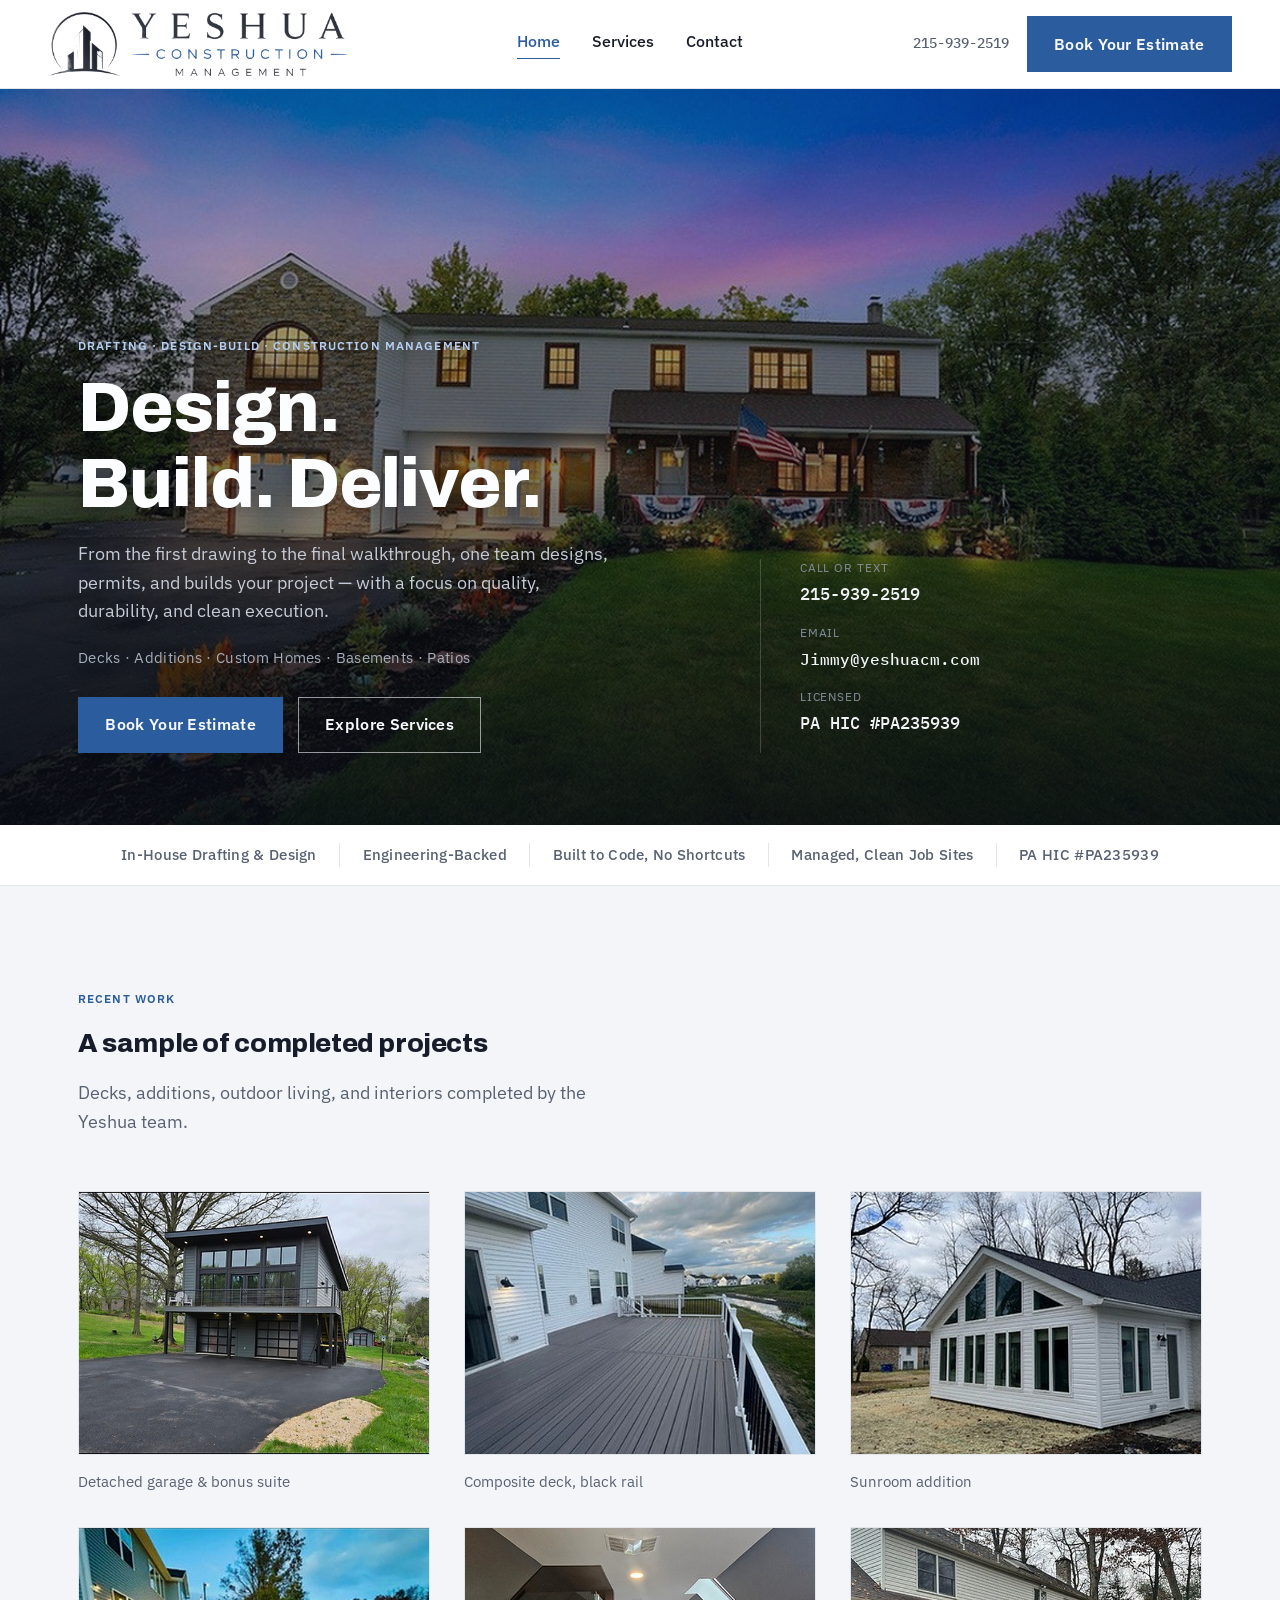
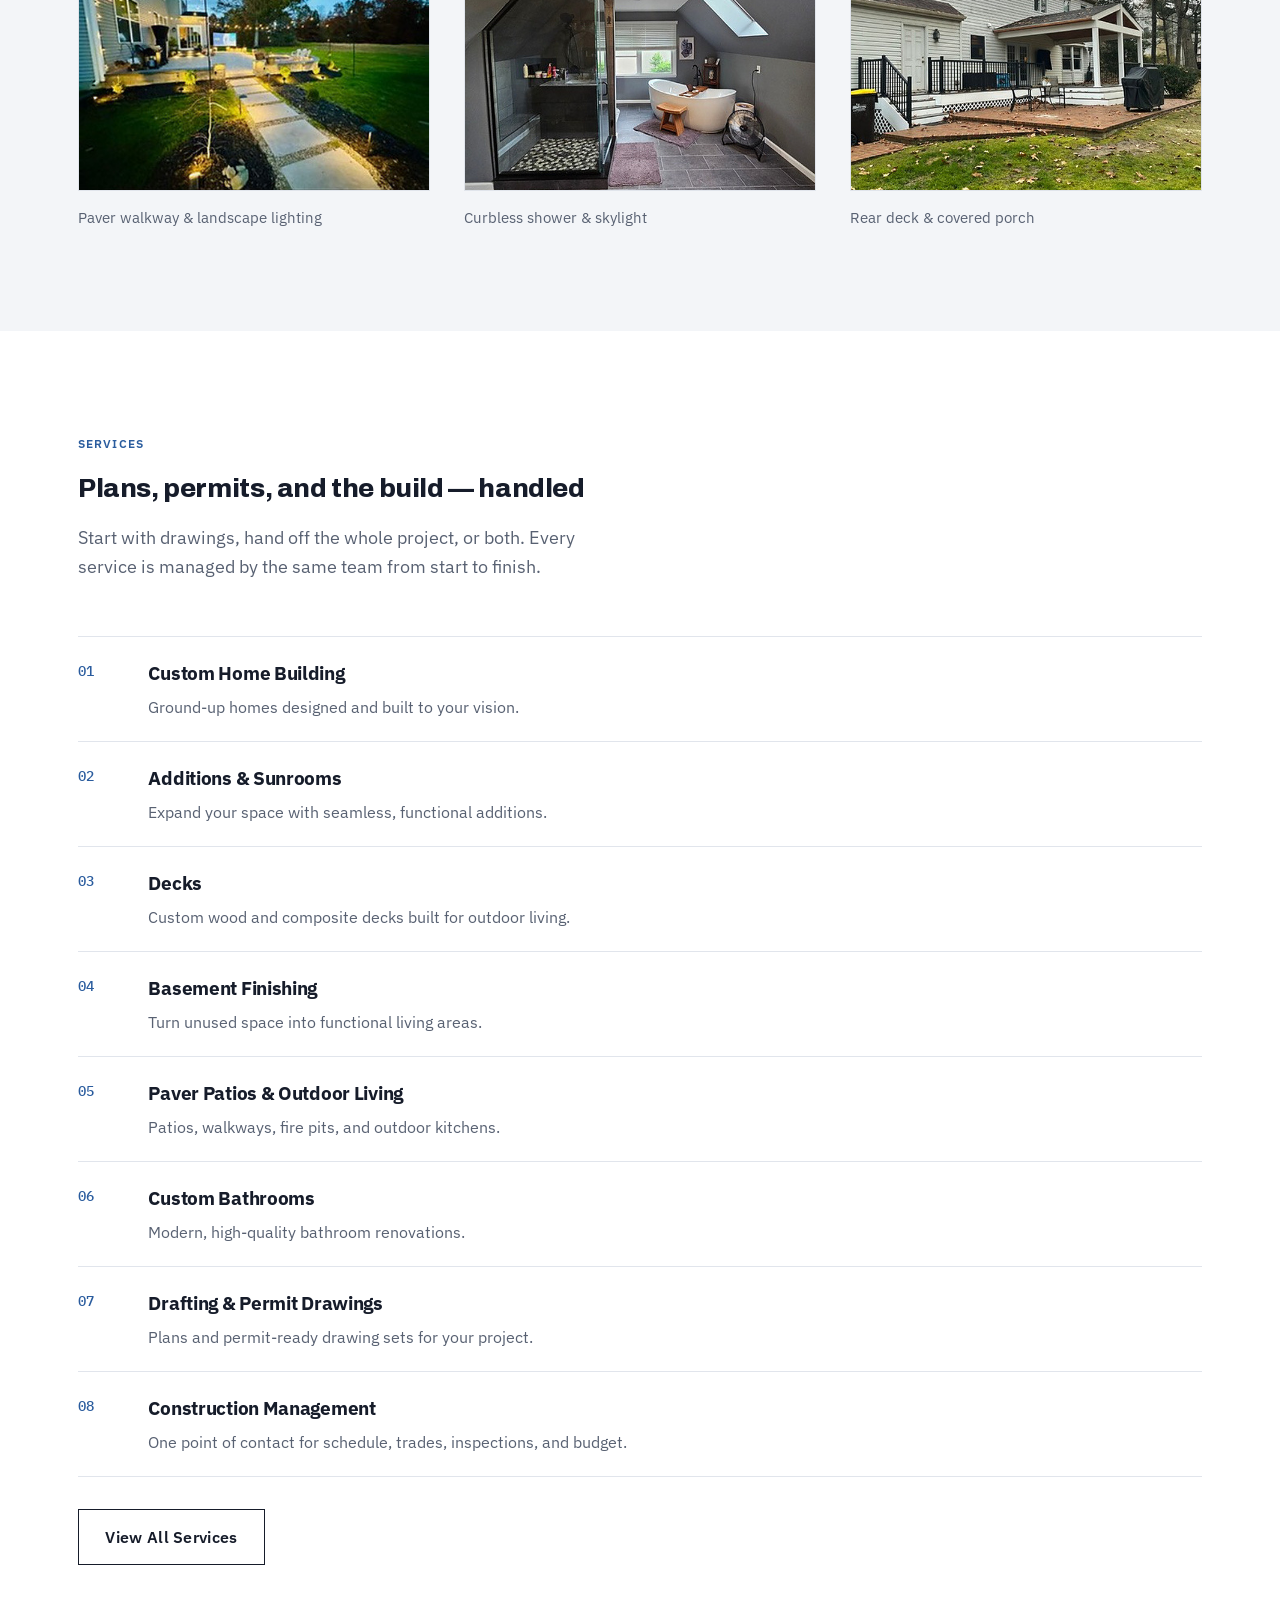
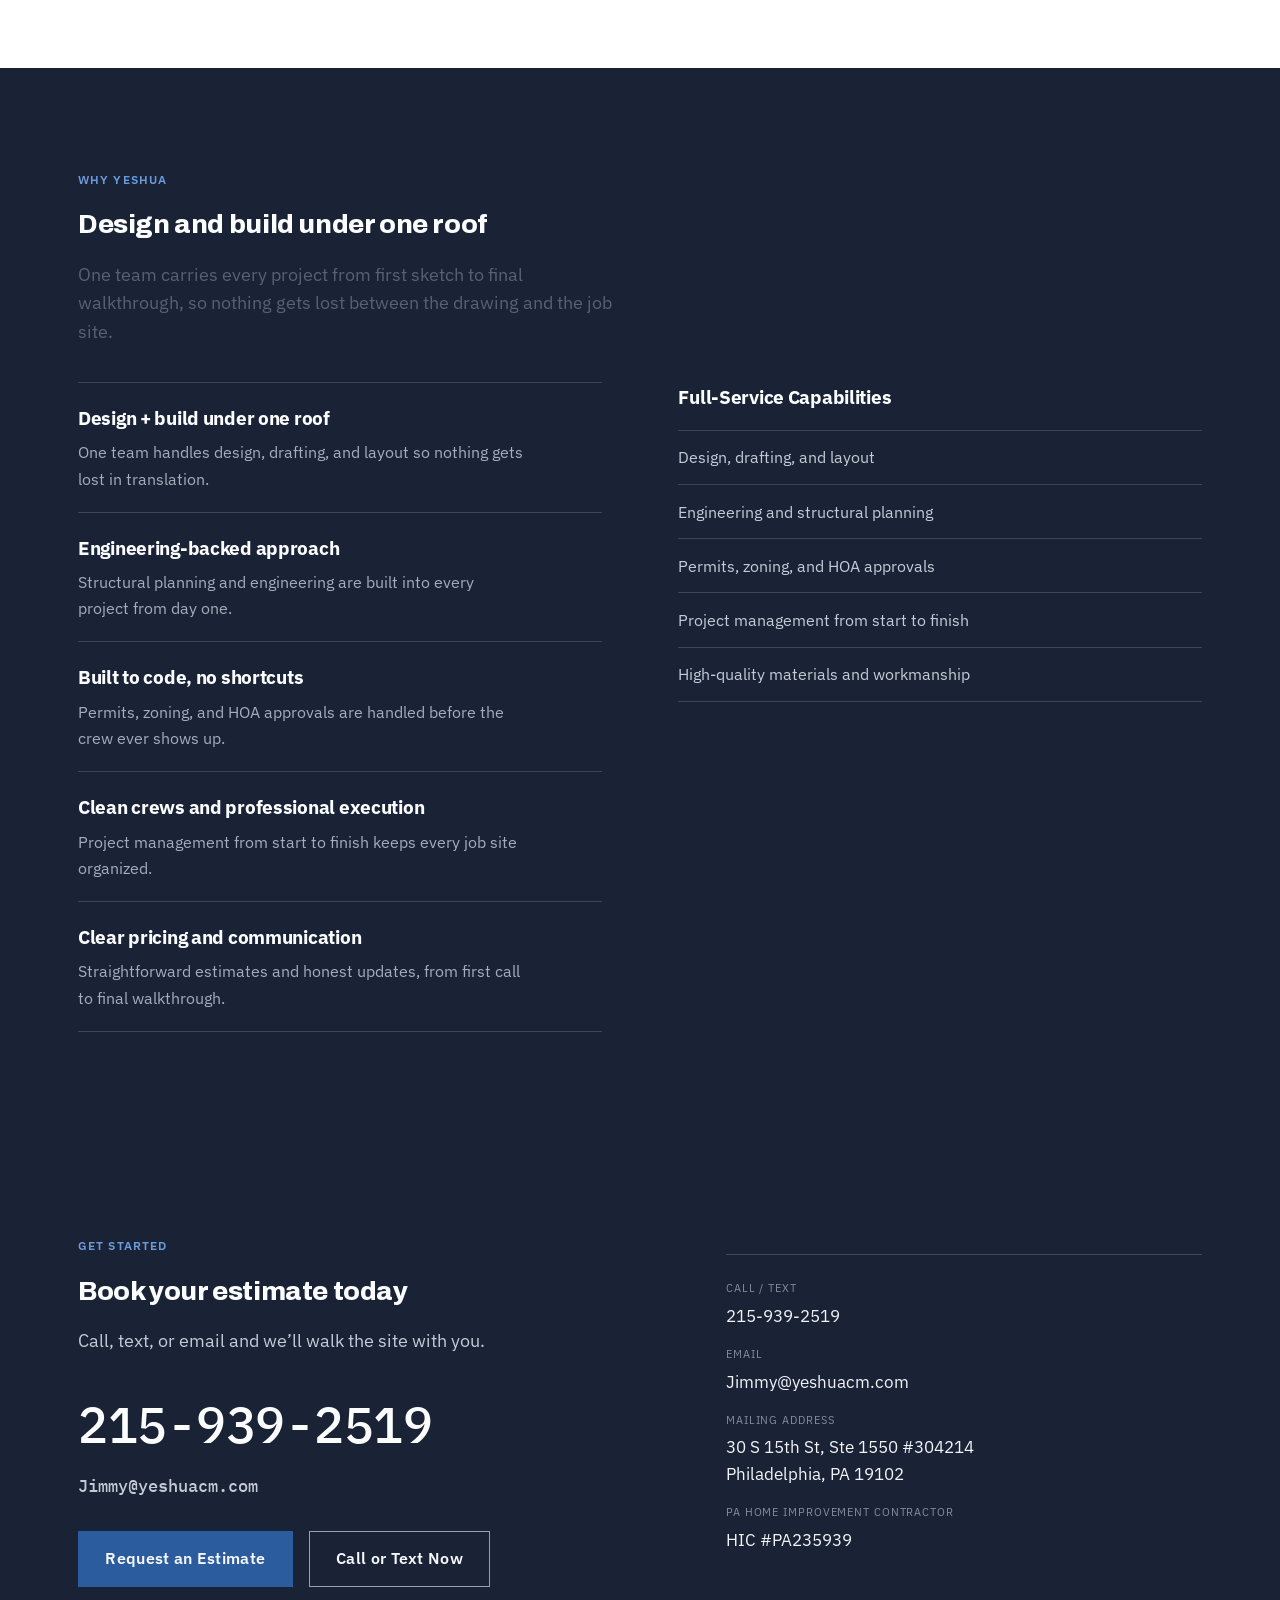
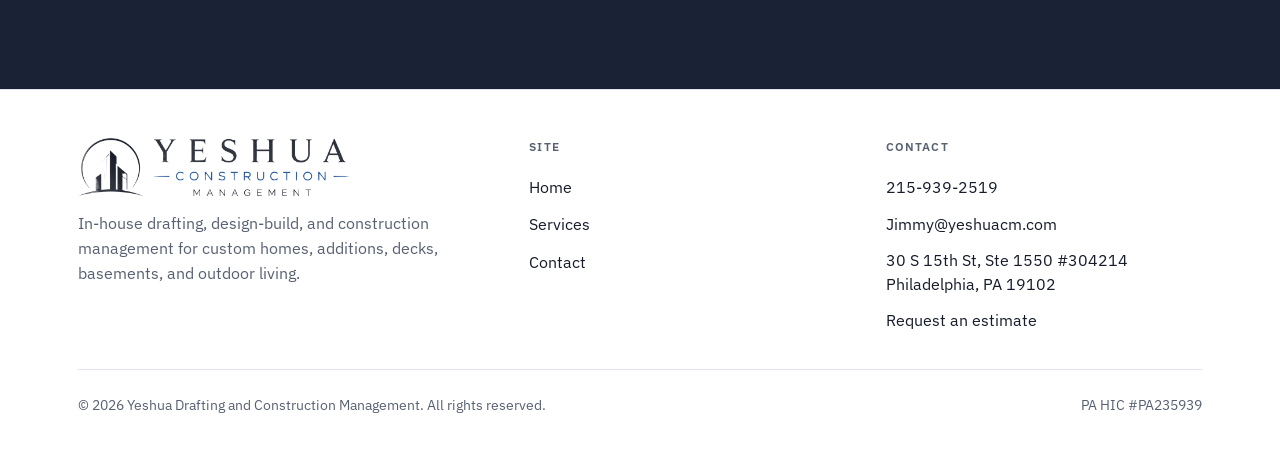
==== index.html @ 24809f73 "Send estimate form submissions to a Zapier webhook - Post form-encoded fields to ZAPIER_HOOK_URL (no" ====
<!DOCTYPE html>
<html lang="en">
<head>
<meta charset="UTF-8" />
<meta name="viewport" content="width=device-width, initial-scale=1" />
<title>Yeshua Drafting and Construction Management</title>
<meta name="description" content="Yeshua Drafting and Construction Management: in-house drafting, design-build and construction management for custom homes, additions, decks, basements, patios and bathrooms in Pennsylvania. PA HIC #PA235939." />
<meta name="theme-color" content="#1A2336" />
<link rel="icon" type="image/png" href="images/favicon.png" />
<link rel="apple-touch-icon" href="images/apple-touch-icon.png" />
<link rel="preload" href="fonts/archivo.woff2" as="font" type="font/woff2" crossorigin />
<link rel="preload" href="fonts/ibm-plex-sans.woff2" as="font" type="font/woff2" crossorigin />
<meta property="og:type" content="website" />
<meta property="og:site_name" content="Yeshua Drafting and Construction Management" />
<meta property="og:title" content="Yeshua Drafting and Construction Management" />
<meta property="og:description" content="Yeshua Drafting and Construction Management: in-house drafting, design-build and construction management for custom homes, additions, decks, basements, patios and bathrooms in Pennsylvania. PA HIC #PA235939." />
<meta property="og:image" content="https://yeshuacm.com/images/og-image.jpg" />
<meta name="twitter:card" content="summary_large_image" />
<link rel="stylesheet" href="css/styles.css?v=3" />
<script type="application/ld+json">
{
  "@context":"https://schema.org",
  "@type":"GeneralContractor",
  "name":"Yeshua Drafting and Construction Management",
  "url":"https://yeshuacm.com/",
  "logo":"https://yeshuacm.com/images/logo-dark.png",
  "image":"https://yeshuacm.com/images/og-image.jpg",
  "telephone":"+1-215-939-2519",
  "email":"Jimmy@yeshuacm.com",
  "address":{"@type":"PostalAddress","streetAddress":"30 S 15th St, Ste 1550 #304214","addressLocality":"Philadelphia","addressRegion":"PA","postalCode":"19102","addressCountry":"US"},
  "areaServed":"Pennsylvania"
}
</script>
</head>
<body>

<a class="skip-link" href="#top">Skip to content</a>

<header class="site-nav" id="siteNav">
  <a href="index.html" class="brand">
    <img class="brand-logo brand-logo-dark" src="images/logo-dark.png" width="300" height="64" alt="Yeshua Drafting and Construction Management" />
    <img class="brand-logo brand-logo-light" src="images/logo-light.png" width="300" height="64" alt="Yeshua Drafting and Construction Management" />
  </a>
  <nav class="nav-links" id="navLinks">
    <a href="index.html" class="active" aria-current="page">Home</a>
    <a href="services.html">Services</a>
    <a href="contact.html">Contact</a>
    <a class="btn btn-primary nav-drawer-cta" href="contact.html#estimate">Book Your Estimate</a>
  </nav>
  <div class="nav-right">
    <a class="nav-phone" href="tel:+12159392519">215-939-2519</a>
    <a class="btn btn-primary" href="contact.html#estimate">Book Your Estimate</a>
    <button class="nav-toggle" id="navToggle" aria-label="Open menu" aria-controls="navLinks" aria-expanded="false">
      <span></span><span></span><span></span>
    </button>
  </div>
</header>

<main id="top">

  <section class="hero">
    <img class="hero-bg" src="images/hero.jpg" alt="Custom home built by Yeshua Drafting and Construction Management, exterior view at dusk" />
    <div class="hero-scrim"></div>
    <div class="hero-inner">
      <div class="container hero-grid">
        <div>
          <span class="eyebrow">Drafting &middot; Design-Build &middot; Construction Management</span>
          <h1>Design. Build. Deliver.</h1>
          <p class="hero-lead">From the first drawing to the final walkthrough, one team designs, permits, and builds your project &mdash; with a focus on quality, durability, and clean execution.</p>
          <p class="hero-tags">Decks &middot; Additions &middot; Custom Homes &middot; Basements &middot; Patios</p>
          <div class="hero-actions">
            <a class="btn btn-primary" href="contact.html#estimate">Book Your Estimate</a>
            <a class="btn btn-ghost on-dark" href="services.html">Explore Services</a>
          </div>
        </div>
        <div class="hero-aside">
          <dl style="margin-top:0;">
            <dt>Call or Text</dt>
            <dd><a href="tel:+12159392519">215-939-2519</a></dd>
            <dt>Email</dt>
            <dd style="font-size:.98rem;"><a href="mailto:Jimmy@yeshuacm.com">Jimmy@yeshuacm.com</a></dd>
            <dt>Licensed</dt>
            <dd style="margin-bottom:0;">PA HIC #PA235939</dd>
          </dl>
        </div>
      </div>
    </div>
  </section>

  <section class="trust-strip">
    <div class="container">
      <ul>
        <li>In-House Drafting &amp; Design</li>
        <li>Engineering-Backed</li>
        <li>Built to Code, No Shortcuts</li>
        <li>Managed, Clean Job Sites</li>
        <li>PA HIC #PA235939</li>
      </ul>
    </div>
  </section>

  <section class="section-pad" id="work" style="background:var(--sand);">
    <div class="container">
      <div class="section-head reveal">
        <span class="eyebrow">Recent Work</span>
        <h2>A sample of completed projects</h2>
        <p>Decks, additions, outdoor living, and interiors completed by the Yeshua team.</p>
      </div>
      <div class="work-grid reveal-stagger">
        <div class="work-item reveal" style="--i:0">
          <div class="work-media"><img src="images/gal-garage.jpg" alt="Detached garage and bonus suite with glass doors" loading="lazy" /></div>
          <p class="work-cap">Detached garage &amp; bonus suite</p>
        </div>
        <div class="work-item reveal" style="--i:1">
          <div class="work-media"><img src="images/gal-deck2.jpg" alt="Composite deck with black railing" loading="lazy" /></div>
          <p class="work-cap">Composite deck, black rail</p>
        </div>
        <div class="work-item reveal" style="--i:2">
          <div class="work-media"><img src="images/gal-sunroom.jpg" alt="White gable-roofed sunroom addition exterior" loading="lazy" /></div>
          <p class="work-cap">Sunroom addition</p>
        </div>
        <div class="work-item reveal" style="--i:3">
          <div class="work-media"><img src="images/gal-duskpatio.jpg" alt="Paver walkway with landscape lighting at dusk" loading="lazy" /></div>
          <p class="work-cap">Paver walkway &amp; landscape lighting</p>
        </div>
        <div class="work-item reveal" style="--i:4">
          <div class="work-media"><img src="images/gal-skylightbath.jpg" alt="Curbless walk-in shower with skylight" loading="lazy" /></div>
          <p class="work-cap">Curbless shower &amp; skylight</p>
        </div>
        <div class="work-item reveal" style="--i:5">
          <div class="work-media"><img src="images/gal-falldeck.jpg" alt="Rear deck and covered porch addition" loading="lazy" /></div>
          <p class="work-cap">Rear deck &amp; covered porch</p>
        </div>
      </div>
    </div>
  </section>

  <section class="section-pad" id="services">
    <div class="container">
      <div class="section-head reveal">
        <span class="eyebrow">Services</span>
        <h2>Plans, permits, and the build &mdash; handled</h2>
        <p>Start with drawings, hand off the whole project, or both. Every service is managed by the same team from start to finish.</p>
      </div>

      <ul class="svc-teaser-list reveal-stagger">
        <li class="svc-teaser-item reveal" style="--i:0">
          <span class="svc-teaser-num">01</span>
          <div><h3><a href="services.html#custom-home-building">Custom Home Building</a></h3><p>Ground-up homes designed and built to your vision.</p></div>
        </li>
        <li class="svc-teaser-item reveal" style="--i:1">
          <span class="svc-teaser-num">02</span>
          <div><h3><a href="services.html#additions-sunrooms">Additions &amp; Sunrooms</a></h3><p>Expand your space with seamless, functional additions.</p></div>
        </li>
        <li class="svc-teaser-item reveal" style="--i:2">
          <span class="svc-teaser-num">03</span>
          <div><h3><a href="services.html#decks">Decks</a></h3><p>Custom wood and composite decks built for outdoor living.</p></div>
        </li>
        <li class="svc-teaser-item reveal" style="--i:3">
          <span class="svc-teaser-num">04</span>
          <div><h3><a href="services.html#basement-finishing">Basement Finishing</a></h3><p>Turn unused space into functional living areas.</p></div>
        </li>
        <li class="svc-teaser-item reveal" style="--i:4">
          <span class="svc-teaser-num">05</span>
          <div><h3><a href="services.html#patios">Paver Patios &amp; Outdoor Living</a></h3><p>Patios, walkways, fire pits, and outdoor kitchens.</p></div>
        </li>
        <li class="svc-teaser-item reveal" style="--i:5">
          <span class="svc-teaser-num">06</span>
          <div><h3><a href="services.html#bathrooms">Custom Bathrooms</a></h3><p>Modern, high-quality bathroom renovations.</p></div>
        </li>
        <li class="svc-teaser-item reveal" style="--i:6">
          <span class="svc-teaser-num">07</span>
          <div><h3><a href="services.html#drafting">Drafting &amp; Permit Drawings</a></h3><p>Plans and permit-ready drawing sets for your project.</p></div>
        </li>
        <li class="svc-teaser-item reveal" style="--i:7">
          <span class="svc-teaser-num">08</span>
          <div><h3><a href="services.html#construction-management">Construction Management</a></h3><p>One point of contact for schedule, trades, inspections, and budget.</p></div>
        </li>
      </ul>
      <div class="svc-teaser-more reveal">
        <a class="btn btn-ghost" href="services.html">View All Services</a>
      </div>
    </div>
  </section>

  <section class="section-pad why-band" id="why">
    <div class="container">
      <div class="section-head reveal" style="margin-bottom:0;">
        <span class="eyebrow">Why Yeshua</span>
        <h2>Design and build under one roof</h2>
        <p>One team carries every project from first sketch to final walkthrough, so nothing gets lost between the drawing and the job site.</p>
      </div>
      <div class="why-inner">
        <div class="why-list reveal-stagger">
          <div class="why-item reveal" style="--i:0"><h3>Design + build under one roof</h3><p>One team handles design, drafting, and layout so nothing gets lost in translation.</p></div>
          <div class="why-item reveal" style="--i:1"><h3>Engineering-backed approach</h3><p>Structural planning and engineering are built into every project from day one.</p></div>
          <div class="why-item reveal" style="--i:2"><h3>Built to code, no shortcuts</h3><p>Permits, zoning, and HOA approvals are handled before the crew ever shows up.</p></div>
          <div class="why-item reveal" style="--i:3"><h3>Clean crews and professional execution</h3><p>Project management from start to finish keeps every job site organized.</p></div>
          <div class="why-item reveal" style="--i:4"><h3>Clear pricing and communication</h3><p>Straightforward estimates and honest updates, from first call to final walkthrough.</p></div>
        </div>
        <div class="cap-col reveal">
          <h3>Full-Service Capabilities</h3>
          <ul class="cap-list">
            <li>Design, drafting, and layout</li>
            <li>Engineering and structural planning</li>
            <li>Permits, zoning, and HOA approvals</li>
            <li>Project management from start to finish</li>
            <li>High-quality materials and workmanship</li>
          </ul>
        </div>
      </div>
    </div>
  </section>

  <section class="section-pad contact-band" id="contact">
    <div class="container">
      <div class="contact-grid">
        <div>
          <div class="section-head reveal" style="margin-bottom:1.8rem;">
            <span class="eyebrow">Get Started</span>
            <h2>Book your estimate today</h2>
            <p>Call, text, or email and we&rsquo;ll walk the site with you.</p>
          </div>
          <a class="contact-phone reveal" href="tel:+12159392519">215-939-2519</a>
          <a class="contact-email reveal" href="mailto:Jimmy@yeshuacm.com">Jimmy@yeshuacm.com</a>
          <div class="contact-actions">
            <a class="btn btn-primary" href="contact.html#estimate">Request an Estimate</a>
            <a class="btn btn-ghost on-dark" href="tel:+12159392519">Call or Text Now</a>
          </div>
        </div>
        <div class="reveal">
          <dl class="contact-details">
            <dt>Call / Text</dt><dd>215-939-2519</dd>
            <dt>Email</dt><dd>Jimmy@yeshuacm.com</dd>
              <dt>Mailing Address</dt><dd>30 S 15th St, Ste 1550 #304214<br />Philadelphia, PA 19102</dd>
              <dt>PA Home Improvement Contractor</dt><dd>HIC #PA235939</dd>
          </dl>
        </div>
      </div>
    </div>
  </section>

</main>

<footer class="site-footer">
  <div class="container">
    <div class="footer-top">
      <div class="footer-brand">
        <a href="index.html" aria-label="Yeshua Drafting and Construction Management home">
          <img class="footer-logo brand-logo-dark" src="images/logo-dark.png" alt="Yeshua Drafting and Construction Management" width="272" height="58" />
          <img class="footer-logo brand-logo-light" src="images/logo-light.png" alt="Yeshua Drafting and Construction Management" width="272" height="58" />
        </a>
        <p class="footer-tag">In-house drafting, design-build, and construction management for custom homes, additions, decks, basements, and outdoor living.</p>
      </div>
      <div class="footer-col">
        <h4>Site</h4>
        <ul>
          <li><a href="index.html">Home</a></li>
          <li><a href="services.html">Services</a></li>
          <li><a href="contact.html">Contact</a></li>
        </ul>
      </div>
      <div class="footer-col">
        <h4>Contact</h4>
        <ul>
          <li><a href="tel:+12159392519">215-939-2519</a></li>
          <li><a href="mailto:Jimmy@yeshuacm.com">Jimmy@yeshuacm.com</a></li>
          <li style="font-size:1.02rem;line-height:1.5;">30 S 15th St, Ste 1550 #304214<br />Philadelphia, PA 19102</li>
          <li><a href="contact.html#estimate">Request an estimate</a></li>
        </ul>
      </div>
    </div>
    <div class="footer-bottom">
      <span>&copy; <span id="year"></span> Yeshua Drafting and Construction Management. All rights reserved.</span>
      <span>PA HIC #PA235939</span>
    </div>
  </div>
</footer>

<script src="js/site.js?v=2" defer></script>
</body>
</html>
---- css/styles.css ----
@font-face{
    font-family:'Archivo';
    font-style:normal;
    font-weight:100 900;
    font-display:swap;
    src:url('../fonts/archivo.woff2') format('woff2');
  }
  @font-face{
    font-family:'IBM Plex Sans';
    font-style:normal;
    font-weight:100 900;
    font-display:swap;
    src:url('../fonts/ibm-plex-sans.woff2') format('woff2');
  }
  @font-face{
    font-family:'IBM Plex Mono';
    font-style:normal;
    font-weight:500;
    font-display:swap;
    src:url('../fonts/ibm-plex-mono.woff2') format('woff2');
  }

  :root{
    --ink:#161C2A;
    --paper:#FFFFFF;
    --sand:#F3F5F8;
    --line:#E1E5EC;
    --steel:#586172;
    --brick:#2A5C9E;
    --brick-strong:#1F4A84;
    --surface:#FFFFFF;
    --panel:#1A2336;
    --brick-on-panel:#6B9BDB;

    --font-display:'Archivo',-apple-system,BlinkMacSystemFont,sans-serif;
    --font-body:'IBM Plex Sans',-apple-system,BlinkMacSystemFont,sans-serif;
    --font-mono:'IBM Plex Mono',ui-monospace,SFMono-Regular,Menlo,monospace;

    --fs-hero:clamp(2.9rem,6.4vw,4.4rem);
    --fs-h1-page:clamp(2.3rem,4.4vw,3.1rem);
    --fs-h2:clamp(1.9rem,3.4vw,2.5rem);
    --fs-h3:clamp(1.4rem,2vw,1.65rem);
    --fs-lead:clamp(1.08rem,1.4vw,1.2rem);

    --container:1220px;
    --pad:clamp(1.25rem,4vw,3rem);
    --radius:0px;
  }

  @media (prefers-color-scheme:dark){
    :root:not([data-theme="light"]){
      --ink:#EEF1F6;
      --paper:#0E121B;
      --sand:#151B27;
      --line:#283042;
      --steel:#A3ABBA;
      --brick:#4F82C9;
      --brick-strong:#6B9BDB;
      --surface:#121825;
    }
  }
  :root[data-theme="dark"]{
    --ink:#EEF1F6;
    --paper:#0E121B;
    --sand:#151B27;
    --line:#283042;
    --steel:#A3ABBA;
    --brick:#4F82C9;
    --brick-strong:#6B9BDB;
    --surface:#121825;
  }

  *,*::before,*::after{box-sizing:border-box;}
  html{scroll-behavior:smooth;}
  @media (prefers-reduced-motion:reduce){
    html{scroll-behavior:auto;}
    *{animation-duration:.001ms !important;animation-iteration-count:1 !important;transition-duration:.001ms !important;scroll-behavior:auto !important;}
  }
  body{
    margin:0;
    background:var(--paper);
    color:var(--ink);
    font-family:var(--font-body);
    font-size:1.09rem;
    line-height:1.6;
    -webkit-font-smoothing:antialiased;
  }
  img{max-width:100%;display:block;}
  a{color:inherit;text-decoration:none;}
  ul{margin:0;padding:0;list-style:none;}
  h1,h2,h3,h4{margin:0;font-family:var(--font-display);font-weight:800;text-wrap:balance;letter-spacing:-.015em;}
  p{margin:0;}
  button{font:inherit;color:inherit;background:none;border:0;cursor:pointer;}
  .container{max-width:var(--container);margin-inline:auto;padding-inline:var(--pad);}
  section{position:relative;}

  .eyebrow{
    display:block;
    font-family:var(--font-body);font-weight:600;
    font-size:.78rem;letter-spacing:.09em;text-transform:uppercase;
    color:var(--brick);margin-bottom:.9rem;
  }

  .btn{
    display:inline-flex;align-items:center;justify-content:center;gap:.6em;
    padding:.95em 1.7em;font-family:var(--font-body);font-weight:600;
    font-size:.97rem;letter-spacing:.02em;
    border:1px solid transparent;border-radius:var(--radius);
    transition:background .2s ease, color .2s ease, border-color .2s ease, opacity .2s ease;
    white-space:nowrap;
  }
  .btn-primary{background:var(--brick);color:#F6F8FB;border-color:var(--brick);}
  .btn-primary:hover{background:var(--brick-strong);border-color:var(--brick-strong);}
  .btn-ghost{border-color:currentColor;color:inherit;}
  .btn-ghost:hover{opacity:.7;}
  .btn-ghost.on-dark{border-color:rgba(241,243,247,.6);color:#F6F8FB;}
  .btn-ghost.on-dark:hover{background:rgba(241,243,247,.08);}

  /* ---------- reveal on scroll ---------- */
  .reveal{opacity:0;transform:translateY(14px);transition:opacity .7s ease, transform .7s ease;}
  .reveal.in{opacity:1;transform:translateY(0);}
  .reveal-stagger > *{transition-delay:calc(var(--i,0) * 70ms);}

  /* ---------- nav ---------- */
  .site-nav{
    position:sticky;top:0;z-index:100;
    background:var(--paper);border-bottom:1px solid var(--line);
    display:flex;align-items:center;justify-content:space-between;
    padding:.75rem clamp(1.25rem,4vw,3rem);
  }
  .brand{display:flex;align-items:center;}
  .brand-logo{height:64px;width:auto;display:block;}
  .brand-logo-light{display:none;}
  @media (prefers-color-scheme:dark){
    :root:not([data-theme="light"]) .brand-logo-dark{display:none;}
    :root:not([data-theme="light"]) .brand-logo-light{display:block;}
  }
  :root[data-theme="dark"] .brand-logo-dark{display:none;}
  :root[data-theme="dark"] .brand-logo-light{display:block;}
  .brand-mark{font-family:var(--font-display);font-weight:700;font-size:1.28rem;letter-spacing:-.01em;color:var(--ink);}
  .brand-sub{font-family:var(--font-body);font-weight:500;font-size:.63rem;letter-spacing:.24em;color:var(--steel);text-transform:uppercase;}
  .nav-links{display:flex;align-items:center;gap:2rem;}
  .nav-links a{
    font-family:var(--font-body);font-weight:500;font-size:.98rem;
    position:relative;padding-bottom:.2rem;border-bottom:1px solid transparent;
    transition:border-color .2s ease, color .2s ease;
  }
  .nav-links a:hover{border-color:var(--brick);color:var(--brick);}
  .nav-links a.active{border-color:var(--brick);color:var(--brick);}
  .nav-drawer-cta{display:none;}
  .nav-right{display:flex;align-items:center;gap:1.1rem;}
  .nav-phone{font-family:var(--font-mono);font-size:.85rem;color:var(--steel);display:none;}
  @media (min-width:1080px){.nav-phone{display:inline;}}
  .nav-toggle{display:none;width:2.1rem;height:2.1rem;position:relative;color:var(--ink);}
  .nav-toggle span{position:absolute;left:.35rem;right:.35rem;height:1.5px;background:currentColor;transition:transform .3s ease, opacity .3s ease;}
  .nav-toggle span:nth-child(1){top:.7rem;}
  .nav-toggle span:nth-child(2){top:1.05rem;}
  .nav-toggle span:nth-child(3){top:1.4rem;}
  .nav-toggle.open span:nth-child(1){transform:translateY(.35rem) rotate(45deg);}
  .nav-toggle.open span:nth-child(2){opacity:0;}
  .nav-toggle.open span:nth-child(3){transform:translateY(-.35rem) rotate(-45deg);}

  @media (max-width:900px){
    .nav-links{
      position:fixed;inset:4.3rem 0 auto 0;
      flex-direction:column;align-items:flex-start;gap:0;
      background:var(--paper);border-bottom:1px solid var(--line);
      padding:.5rem var(--pad) 1.5rem;
      transform:translateY(-8px);opacity:0;visibility:hidden;
      transition:transform .3s ease, opacity .3s ease, visibility .3s;
    }
    .nav-links.open{transform:translateY(0);opacity:1;visibility:visible;}
    .nav-links a{width:100%;padding-block:.9rem;border-bottom:1px solid var(--line);font-size:1.05rem;}
    .nav-drawer-cta{
      display:inline-flex;width:100%;margin-top:1.1rem;padding-block:1em;
      font-size:.95rem;text-align:center;
    }
    .nav-toggle{display:block;}
    .nav-right .btn-primary{display:none;}
  }
  @media (max-width:400px){
    .brand-mark{font-size:1.08rem;}
    .brand-logo{height:46px;}
  }

  /* ---------- hero (full-bleed background image) ---------- */
  .hero{
    position:relative;overflow:hidden;background:var(--panel);color:#F1F3F7;
    min-height:clamp(30rem,86vh,46rem);
    display:flex;flex-direction:column;justify-content:flex-end;
  }
  .hero.compact{min-height:clamp(22rem,56vh,32rem);}
  .hero-bg{position:absolute;inset:0;width:100%;height:100%;object-fit:cover;object-position:center 58%;z-index:0;}
  .hero-scrim{
    position:absolute;inset:0;z-index:1;
    background:linear-gradient(180deg, rgba(9,12,20,.4) 0%, rgba(9,12,20,.32) 22%, rgba(9,12,20,.5) 55%, rgba(9,12,20,.86) 100%);
  }
  .hero-inner .eyebrow, .hero-inner h1, .hero-lead, .hero-tags{text-shadow:0 2px 18px rgba(6,8,14,.35);}
  .hero-inner{position:relative;z-index:2;width:100%;}
  .hero-inner .container{padding-block:clamp(2.8rem,6vw,4.5rem);}
  .hero.compact .hero-inner .container{padding-block:clamp(2.2rem,4.5vw,3.2rem);}
  .hero-grid{display:grid;grid-template-columns:1.4fr 1fr;gap:clamp(2rem,5vw,4rem);align-items:end;}
  @media (max-width:900px){.hero-grid{grid-template-columns:1fr;}}
  .hero-inner .eyebrow{color:#B4CEF2;}
  .hero-inner h1{font-size:var(--fs-hero);line-height:1.08;color:#FCFDFE;}
  .hero.compact .hero-inner h1{font-size:var(--fs-h1-page);}
  .hero-lead{margin-top:1.1rem;font-size:var(--fs-lead);color:#C5CBD6;max-width:34rem;}
  .hero-tags{margin-top:1.2rem;font-family:var(--font-body);font-size:.95rem;color:#A5ADBB;letter-spacing:.02em;}
  .hero-actions{margin-top:1.7rem;display:flex;flex-wrap:wrap;gap:.9rem;}
  .hero-aside{border-left:1px solid rgba(241,243,247,.2);padding-left:clamp(1.5rem,3vw,2.5rem);}
  @media (max-width:900px){.hero-aside{border-left:0;border-top:1px solid rgba(241,243,247,.2);padding-left:0;padding-top:1.6rem;}}
  .hero-aside dl{margin-top:1.3rem;font-size:1rem;}
  .hero-aside dt{color:#858D9C;font-size:.72rem;text-transform:uppercase;letter-spacing:.08em;margin-bottom:.25rem;}
  .hero-aside dd{margin:0 0 1rem;color:#F1F3F7;font-family:var(--font-mono);font-size:1.05rem;}
  .hero-aside .social-row{display:flex;gap:.8rem;margin-top:.2rem;}
  .hero-aside .social-row img{height:24px;width:24px;border-radius:50%;}

  /* ---------- trust strip ---------- */
  .trust-strip{border-bottom:1px solid var(--line);background:var(--paper);}
  .trust-strip ul{
    display:flex;flex-wrap:wrap;justify-content:center;
    padding-block:1.15rem;
  }
  .trust-strip li{
    font-family:var(--font-body);font-weight:500;font-size:.92rem;letter-spacing:.02em;
    color:var(--steel);padding-inline:1.4rem;border-left:1px solid var(--line);
  }
  .trust-strip li:first-child{border-left:0;}
  @media (max-width:700px){
    .trust-strip ul{justify-content:flex-start;}
    .trust-strip li{border-left:0;width:50%;padding-block:.35rem;padding-inline:0 1rem;}
  }

  /* ---------- section heads ---------- */
  .section-head{max-width:40rem;margin-bottom:clamp(2.4rem,5vw,3.4rem);}
  .section-head p{margin-top:.9rem;color:var(--steel);font-size:var(--fs-lead);max-width:34rem;}
  .section-pad{padding-block:clamp(4rem,8vw,6.5rem);}

  /* ---------- services (editorial rows) ---------- */
  .svc-row{
    display:grid;grid-template-columns:1.05fr 1fr;gap:clamp(2rem,5vw,4.5rem);
    align-items:center;padding-block:clamp(2.6rem,5vw,3.6rem);
    border-top:1px solid var(--line);
  }
  .svc-row:last-child{border-bottom:1px solid var(--line);}
  .svc-row.flip .svc-media{order:2;}
  .svc-row.flip .svc-text{order:1;}
  @media (max-width:820px){
    .svc-row{grid-template-columns:1fr;gap:1.6rem;}
    .svc-row.flip .svc-media{order:0;}
    .svc-row.flip .svc-text{order:0;}
  }
  .svc-media{border:1px solid var(--line);overflow:hidden;}
  .svc-media img{width:100%;height:auto;display:block;}
  .svc-media.narrow{max-width:340px;}
  @media (max-width:820px){.svc-media.narrow{max-width:100%;}}
  .svc-index{font-family:var(--font-mono);font-size:.78rem;color:var(--steel);}
  .svc-text h3{margin-top:.5rem;font-size:var(--fs-h3);}
  .svc-text .svc-desc{margin-top:.7rem;color:var(--steel);font-size:1.05rem;max-width:30rem;}
  .svc-includes{margin-top:1.2rem;display:flex;flex-direction:column;gap:.5rem;}
  .svc-includes li{
    padding-left:1.1rem;position:relative;color:var(--ink);font-size:1.02rem;
  }
  .svc-includes li::before{content:"";position:absolute;left:0;top:.62em;width:6px;height:1px;background:var(--brick);}

  /* ---------- services teaser (home) ---------- */
  .svc-teaser-list{border-top:1px solid var(--line);}
  .svc-teaser-item{
    display:grid;grid-template-columns:3rem 1fr;gap:1.4rem;
    padding-block:1.3rem;border-bottom:1px solid var(--line);
    transition:opacity .2s ease;
  }
  .svc-teaser-item:hover{opacity:.72;}
  .svc-teaser-num{font-family:var(--font-mono);font-size:.85rem;color:var(--brick);padding-top:.2rem;}
  .svc-teaser-item h3{font-size:1.2rem;font-family:var(--font-body);font-weight:700;}
  .svc-teaser-item p{margin-top:.35rem;color:var(--steel);font-size:1.02rem;}
  .svc-teaser-more{margin-top:2rem;}

  /* ---------- why + capabilities (solid, two column) ---------- */
  .why-band{background:var(--panel);color:#F1F3F7;}
  .why-inner{display:grid;grid-template-columns:1fr 1fr;gap:clamp(2.5rem,6vw,5.5rem);}
  @media (max-width:860px){.why-inner{grid-template-columns:1fr;}}
  .why-band .eyebrow{color:var(--brick-on-panel);}
  .why-band h2{color:#FCFDFE;}
  .why-band > .container > p{color:#C5CBD6;margin-top:.9rem;max-width:30rem;}
  .why-list{display:flex;flex-direction:column;margin-top:2.2rem;}
  .why-item{padding-block:1.25rem;border-top:1px solid rgba(241,243,247,.16);}
  .why-item:last-child{border-bottom:1px solid rgba(241,243,247,.16);}
  .why-item h3{font-size:1.18rem;font-family:var(--font-body);font-weight:700;color:#FCFDFE;}
  .why-item p{margin-top:.4rem;color:#A5ADBB;font-size:1.02rem;max-width:28rem;}
  .cap-col h3{font-size:1.18rem;font-family:var(--font-body);font-weight:700;color:#FCFDFE;margin-top:2.2rem;}
  .cap-list{margin-top:1.1rem;display:flex;flex-direction:column;}
  .cap-list li{
    padding-block:.85rem;border-top:1px solid rgba(241,243,247,.16);
    color:#C5CBD6;font-size:1.02rem;
  }
  .cap-list li:last-child{border-bottom:1px solid rgba(241,243,247,.16);}

  /* ---------- process ---------- */
  .process-list{display:grid;grid-template-columns:repeat(5,1fr);gap:0;border-top:1px solid var(--line);}
  @media (max-width:900px){.process-list{grid-template-columns:1fr;}}
  .process-step{
    padding:1.6rem 1.4rem 1.6rem 0;border-right:1px solid var(--line);
  }
  .process-step:last-child{border-right:0;}
  @media (max-width:900px){
    .process-step{border-right:0;border-bottom:1px solid var(--line);padding:1.4rem 0;}
  }
  .process-num{
    font-family:var(--font-display);font-weight:800;font-size:1.85rem;color:var(--brick);
    display:block;
  }
  .process-step h3{margin-top:.6rem;font-size:1.1rem;font-family:var(--font-body);font-weight:700;}
  .process-step p{margin-top:.5rem;color:var(--steel);font-size:.98rem;}

  /* ---------- recent work (clean uniform grid) ---------- */
  .work-grid{display:grid;grid-template-columns:repeat(3,1fr);gap:clamp(1.4rem,2.6vw,2.2rem);}
  @media (max-width:860px){
    .work-grid{grid-template-columns:repeat(2,1fr);}
  }
  @media (max-width:520px){
    .work-grid{grid-template-columns:1fr;}
  }
  .work-media{border:1px solid var(--line);overflow:hidden;aspect-ratio:4/3;}
  .work-media img{width:100%;height:100%;object-fit:cover;transition:transform .6s ease;}
  .work-item:hover .work-media img{transform:scale(1.04);}
  .work-cap{margin-top:.85rem;font-size:.95rem;color:var(--steel);}

  /* ---------- contact band ---------- */
  .contact-band{background:var(--panel);color:#F1F3F7;}
  .contact-grid{display:grid;grid-template-columns:1.2fr 1fr;gap:clamp(2.5rem,6vw,5rem);align-items:start;}
  @media (max-width:860px){.contact-grid{grid-template-columns:1fr;}}
  .contact-band .eyebrow{color:var(--brick-on-panel);}
  .contact-band h2{color:#FCFDFE;}
  .contact-band .section-head p{color:#C5CBD6;}
  .contact-phone{
    font-family:var(--font-mono);font-weight:500;font-size:clamp(2rem,4.6vw,3.1rem);
    color:#FCFDFE;letter-spacing:-.01em;display:inline-block;
  }
  .contact-phone:hover{color:var(--brick-on-panel);}
  .contact-email{margin-top:.6rem;display:block;color:#C5CBD6;font-family:var(--font-mono);font-size:1.05rem;}
  .contact-email:hover{color:#FCFDFE;}
  .contact-actions{margin-top:1.9rem;display:flex;flex-wrap:wrap;gap:1rem;}
  .contact-details{border-top:1px solid rgba(241,243,247,.18);padding-top:1.6rem;}
  .contact-details dt{color:#858D9C;text-transform:uppercase;letter-spacing:.08em;font-size:.7rem;margin-top:1rem;}
  .contact-details dt:first-child{margin-top:0;}
  .contact-details dd{margin:.3rem 0 0;color:#F1F3F7;font-size:1.05rem;}
  .contact-badges{display:flex;align-items:center;gap:1.2rem;margin-top:1.6rem;}
  .contact-badges .social-row{display:flex;gap:.8rem;}
  .contact-badges .social-row img{height:26px;width:26px;border-radius:50%;}

  /* ---------- estimate request form ---------- */
  .estimate-wrap{display:grid;grid-template-columns:1fr 2fr;gap:clamp(2rem,5vw,4.5rem);align-items:start;}
  @media (max-width:900px){.estimate-wrap{grid-template-columns:1fr;}}
  .estimate-side .section-head{margin-bottom:1.6rem;}
  .estimate-side ol{list-style:none;margin:0;padding:0;counter-reset:step;display:flex;flex-direction:column;border-top:1px solid var(--line);}
  .estimate-side ol li{counter-increment:step;padding:1rem 0 1rem 2.4rem;border-bottom:1px solid var(--line);position:relative;color:var(--steel);font-size:1rem;}
  .estimate-side ol li::before{content:counter(step);position:absolute;left:0;top:1rem;font-family:var(--font-display);font-weight:800;color:var(--brick);}
  .estimate-side ol li strong{display:block;color:var(--ink);font-weight:600;}
  .estimate-form{background:var(--surface);border:1px solid var(--line);padding:clamp(1.4rem,3.5vw,2.6rem);}
  .form-group{border:0;margin:0 0 2rem;padding:0;min-width:0;}
  .form-group legend{
    font-family:var(--font-body);font-weight:600;font-size:.78rem;letter-spacing:.09em;text-transform:uppercase;
    color:var(--brick);padding:0;margin-bottom:1.1rem;
  }
  .form-grid{display:grid;grid-template-columns:repeat(2,minmax(0,1fr));gap:1.1rem 1.2rem;}
  .form-grid .span-2{grid-column:1 / -1;}
  .form-grid.cols-3{grid-template-columns:2fr 1.2fr 1fr;}
  @media (max-width:640px){
    .form-grid,.form-grid.cols-3{grid-template-columns:1fr;}
  }
  .field{display:flex;flex-direction:column;gap:.4rem;min-width:0;}
  .field label,.field .field-label{font-size:.92rem;font-weight:500;color:var(--ink);}
  .field .req{color:var(--brick);margin-left:.15em;}
  .field .hint{font-size:.85rem;color:var(--steel);}
  .field input[type=text],.field input[type=email],.field input[type=tel],.field select,.field textarea{
    width:100%;font:inherit;font-size:1rem;color:var(--ink);
    background:var(--paper);border:1px solid var(--line);border-radius:var(--radius);
    padding:.75rem .85rem;transition:border-color .2s ease, box-shadow .2s ease;
    -webkit-appearance:none;appearance:none;
  }
  .field select{
    background-image:linear-gradient(45deg,transparent 50%,var(--steel) 50%),linear-gradient(135deg,var(--steel) 50%,transparent 50%);
    background-position:calc(100% - 1.15rem) 55%,calc(100% - .8rem) 55%;
    background-size:.35rem .35rem;background-repeat:no-repeat;padding-right:2.2rem;
  }
  .field textarea{min-height:8.5rem;resize:vertical;line-height:1.5;}
  .field input:focus,.field select:focus,.field textarea:focus{outline:none;border-color:var(--brick);box-shadow:0 0 0 3px color-mix(in srgb,var(--brick) 22%,transparent);}
  .field.invalid input,.field.invalid select,.field.invalid textarea{border-color:#C0392B;}
  .field .error-msg{display:none;font-size:.85rem;color:#C0392B;}
  .field.invalid .error-msg{display:block;}
  .choice-row{display:flex;flex-wrap:wrap;gap:.6rem;}
  .choice{position:relative;}
  .choice input{position:absolute;opacity:0;inset:0;margin:0;cursor:pointer;}
  .choice span{
    display:inline-block;padding:.6rem 1rem;border:1px solid var(--line);background:var(--paper);
    font-size:.95rem;color:var(--ink);transition:border-color .2s ease, background .2s ease, color .2s ease;
  }
  .choice input:checked + span{border-color:var(--brick);background:var(--brick);color:#F6F8FB;}
  .choice input:focus-visible + span{outline:2px solid var(--brick);outline-offset:2px;}
  .file-drop{
    display:flex;flex-direction:column;align-items:flex-start;gap:.35rem;
    border:1px dashed var(--line);background:var(--paper);padding:1.1rem 1rem;cursor:pointer;
    transition:border-color .2s ease;
  }
  .file-drop:hover,.file-drop.drag{border-color:var(--brick);}
  .file-drop input{font-size:.92rem;color:var(--steel);max-width:100%;}
  .file-list{font-size:.88rem;color:var(--steel);}
  .hp-field{position:absolute;left:-9999px;width:1px;height:1px;overflow:hidden;}
  .form-footer{display:flex;flex-wrap:wrap;align-items:center;justify-content:space-between;gap:1rem 1.5rem;border-top:1px solid var(--line);padding-top:1.6rem;}
  .form-footer p{font-size:.88rem;color:var(--steel);max-width:28rem;}
  .form-status{margin-top:1.2rem;padding:1rem 1.1rem;border-left:3px solid var(--brick);background:var(--sand);font-size:.98rem;display:none;}
  .form-status.show{display:block;}
  .form-status.error{border-left-color:#C0392B;}
  .estimate-done{display:none;text-align:left;}
  .estimate-done:focus{outline:none;}
  .estimate-done h3{font-size:var(--fs-h3);}
  .estimate-done p{margin-top:.7rem;color:var(--steel);}
  .estimate-form.sent form{display:none;}
  .estimate-form.sent .estimate-done{display:block;}

  /* ---------- footer ---------- */
  .site-footer{background:var(--paper);border-top:1px solid var(--line);padding-block:3rem 2rem;}
  .footer-top{display:grid;grid-template-columns:1.3fr 1fr 1fr;gap:2.5rem;padding-bottom:2.2rem;}
  @media (max-width:760px){.footer-top{grid-template-columns:1fr;}}
  .footer-brand .brand-mark{font-size:1.4rem;}
  .footer-tag{margin-top:.9rem;color:var(--steel);font-size:.98rem;max-width:24rem;line-height:1.6;}
  .footer-col h4{font-family:var(--font-body);font-size:.72rem;letter-spacing:.1em;text-transform:uppercase;color:var(--steel);margin-bottom:1rem;font-weight:600;}
  .footer-col ul{display:flex;flex-direction:column;gap:.6rem;}
  .footer-col a{font-size:1.02rem;}
  .footer-col a:hover{color:var(--brick);}
  .footer-social{display:flex;gap:.9rem;margin-top:1.1rem;}
  .footer-social img{height:22px;width:22px;border-radius:50%;}
  .footer-bottom{
    padding-top:1.5rem;border-top:1px solid var(--line);
    display:flex;flex-wrap:wrap;justify-content:space-between;gap:.6rem;
    font-size:.88rem;color:var(--steel);
  }

  ::selection{background:var(--brick);color:#F6F8FB;}
  a:focus-visible, button:focus-visible{outline:2px solid var(--brick);outline-offset:3px;}

  /* ---------- polish additions ---------- */
  .skip-link{position:absolute;left:1rem;top:-3rem;z-index:200;background:var(--brick);color:#F6F8FB;padding:.6rem 1rem;font-weight:600;transition:top .2s ease;}
  .skip-link:focus{top:.75rem;}
  .site-nav{transition:box-shadow .25s ease;}
  .site-nav.scrolled{box-shadow:0 6px 24px -12px rgba(9,12,20,.28);}
  .nav-phone:hover{color:var(--brick);}
  .footer-logo{height:58px;width:auto;}
  .hero-aside dd a:hover{color:var(--brick-on-panel);}
  .svc-teaser-item h3 a::after{content:"";position:absolute;inset:0;}
  .svc-teaser-item{position:relative;}

  /* plans + management cards (services page) */
  .pm-grid{display:grid;grid-template-columns:1fr 1fr;gap:clamp(1.2rem,2.5vw,2rem);}
  @media (max-width:820px){.pm-grid{grid-template-columns:1fr;}}
  .pm-card{background:var(--surface);border:1px solid var(--line);border-top:3px solid var(--brick);padding:clamp(1.5rem,3vw,2.3rem);scroll-margin-top:6rem;}
  .pm-card h3{margin-top:.5rem;font-size:var(--fs-h3);}
  .pm-card .svc-desc{margin-top:.7rem;color:var(--steel);font-size:1.05rem;}
  .svc-row{scroll-margin-top:5rem;}
  .photo-note{font-size:.95rem;color:var(--steel);background:var(--sand);border-left:3px solid var(--brick);padding:.9rem 1rem;}
  .photo-note strong{color:var(--ink);font-weight:600;}
  .photo-note a{color:var(--brick);text-decoration:underline;text-underline-offset:2px;}
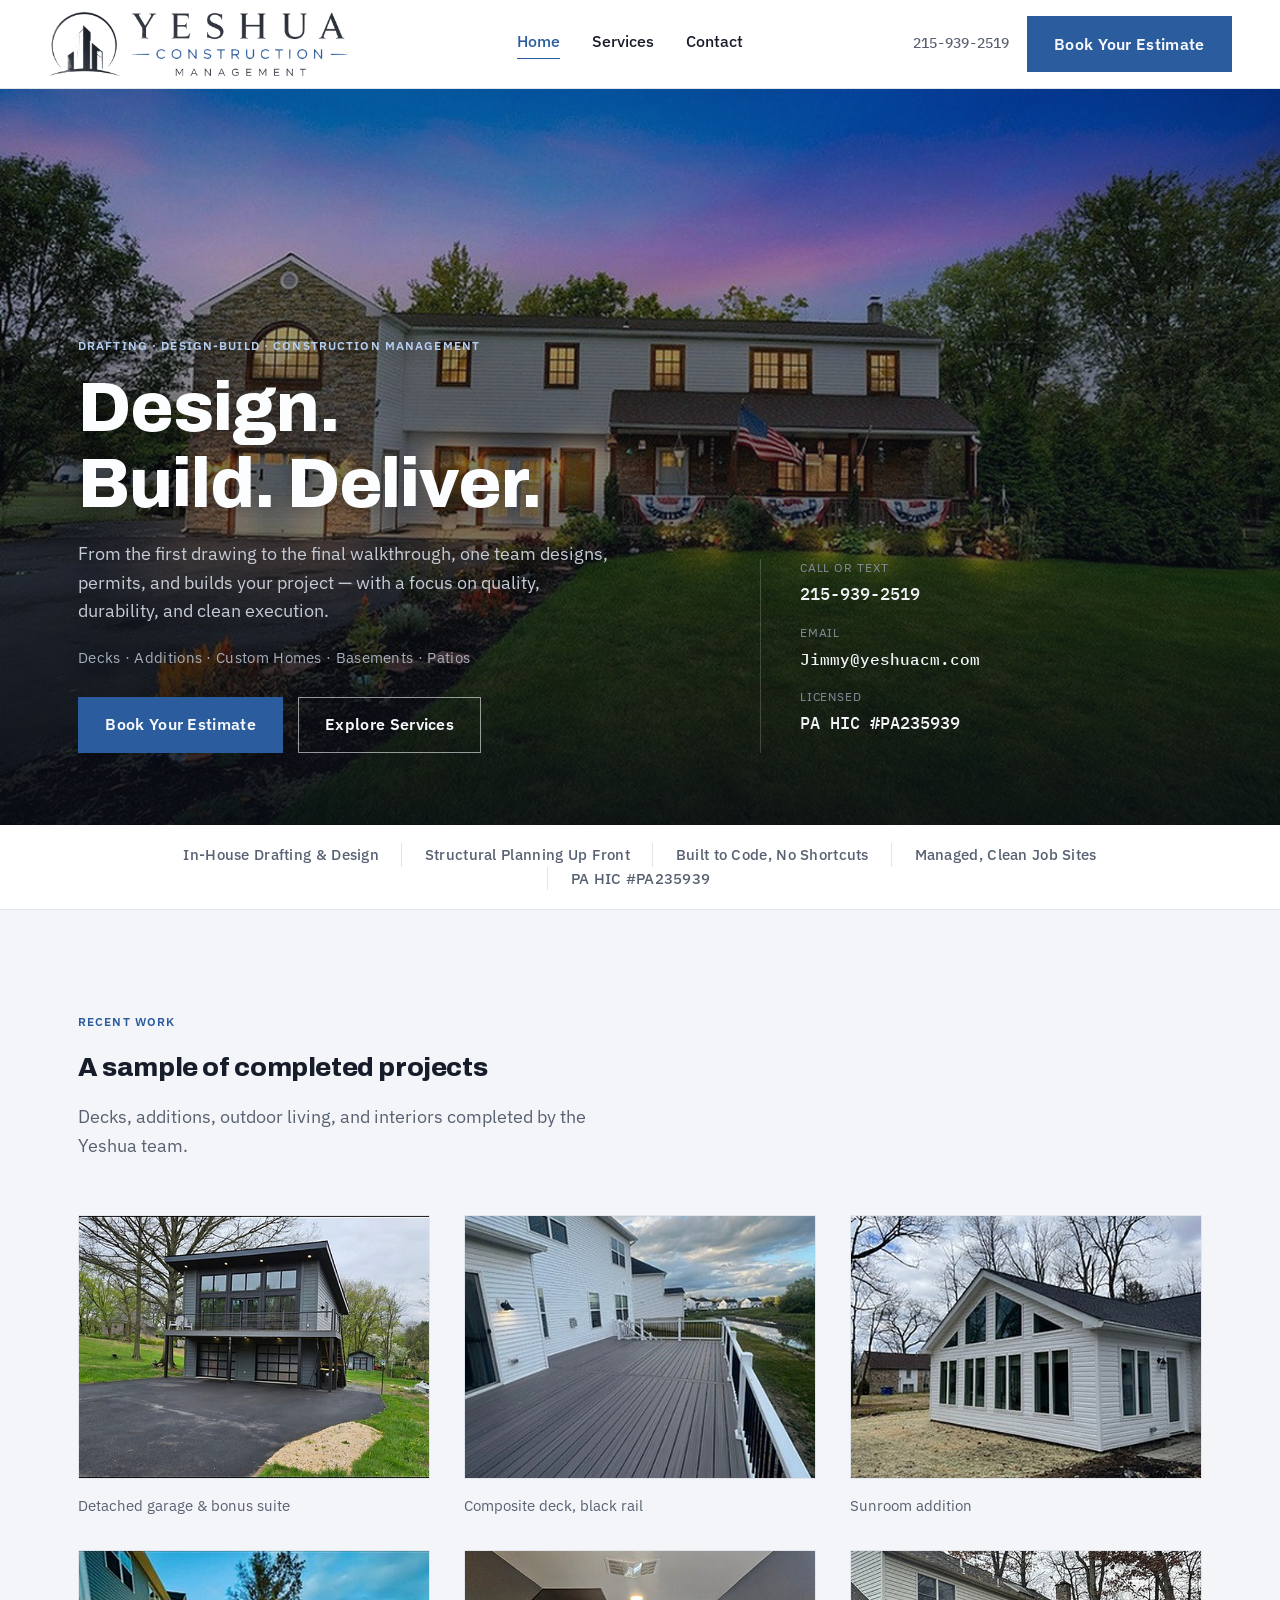
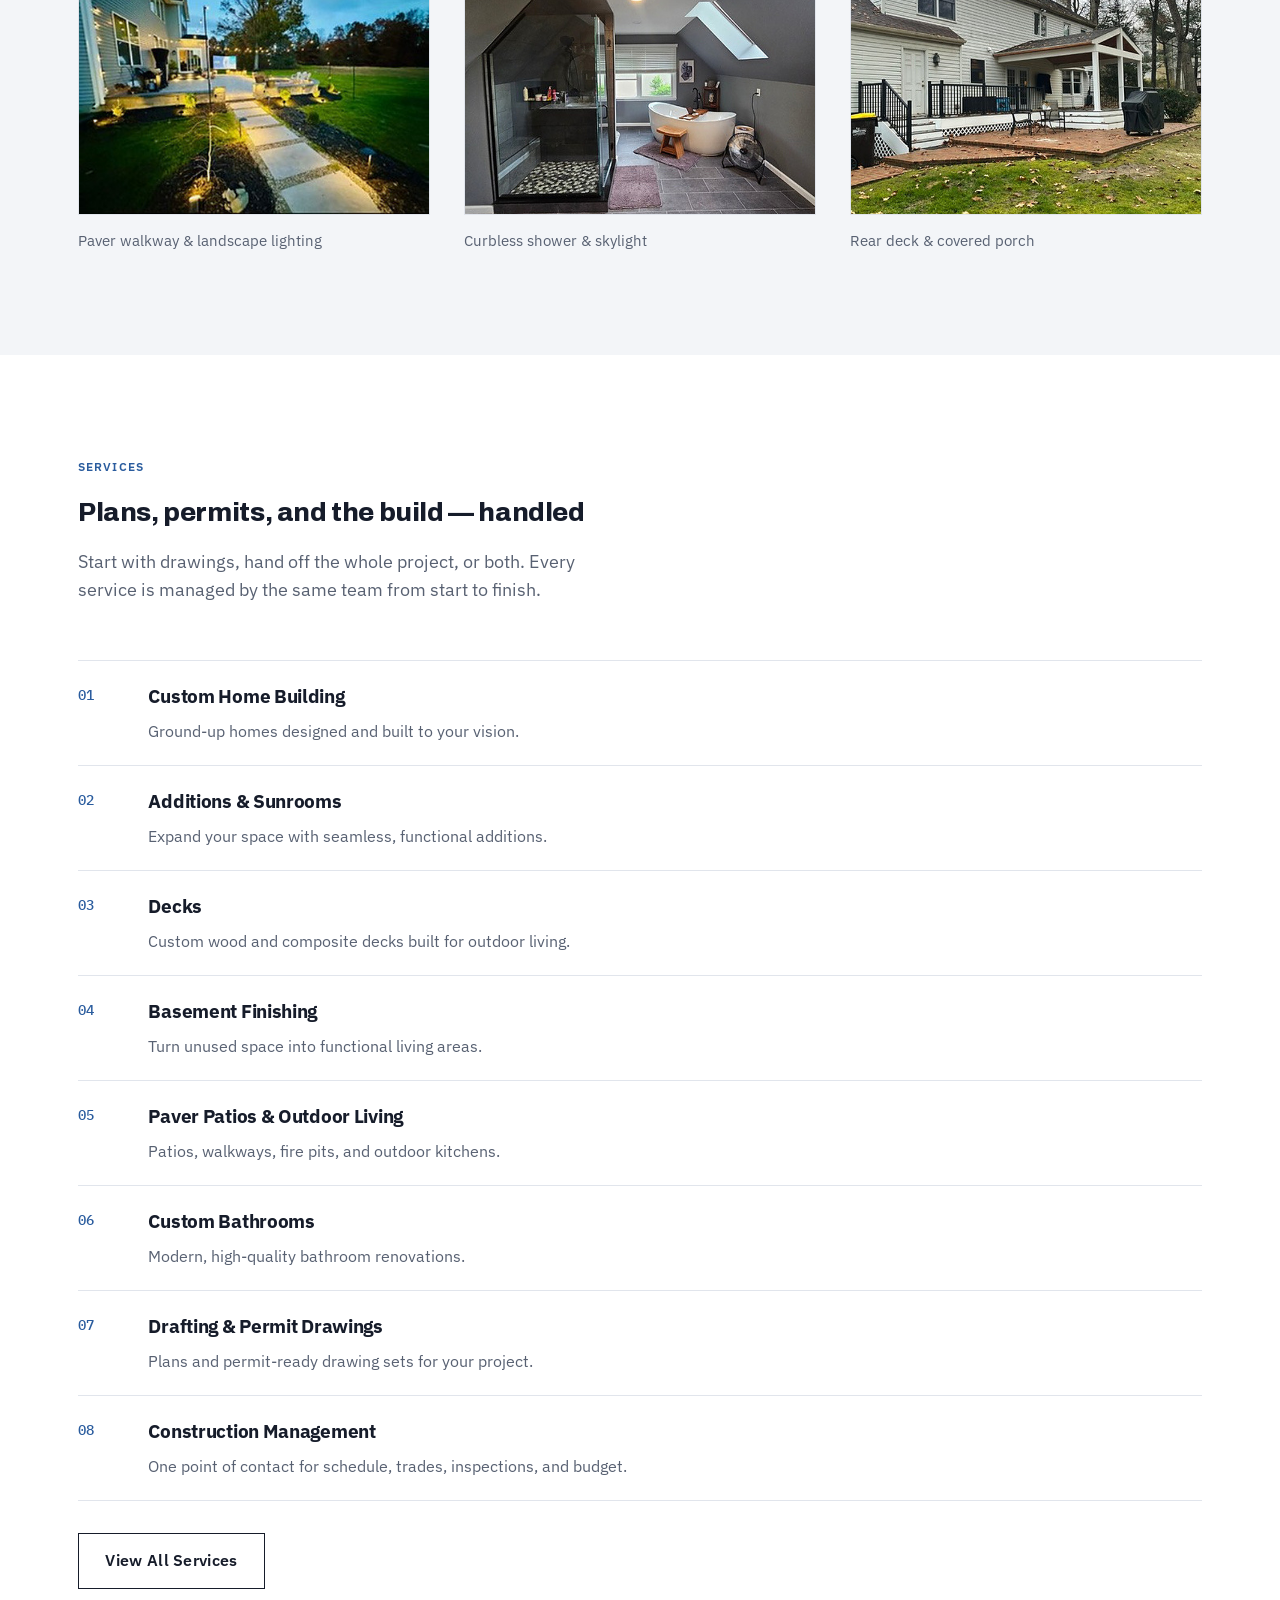
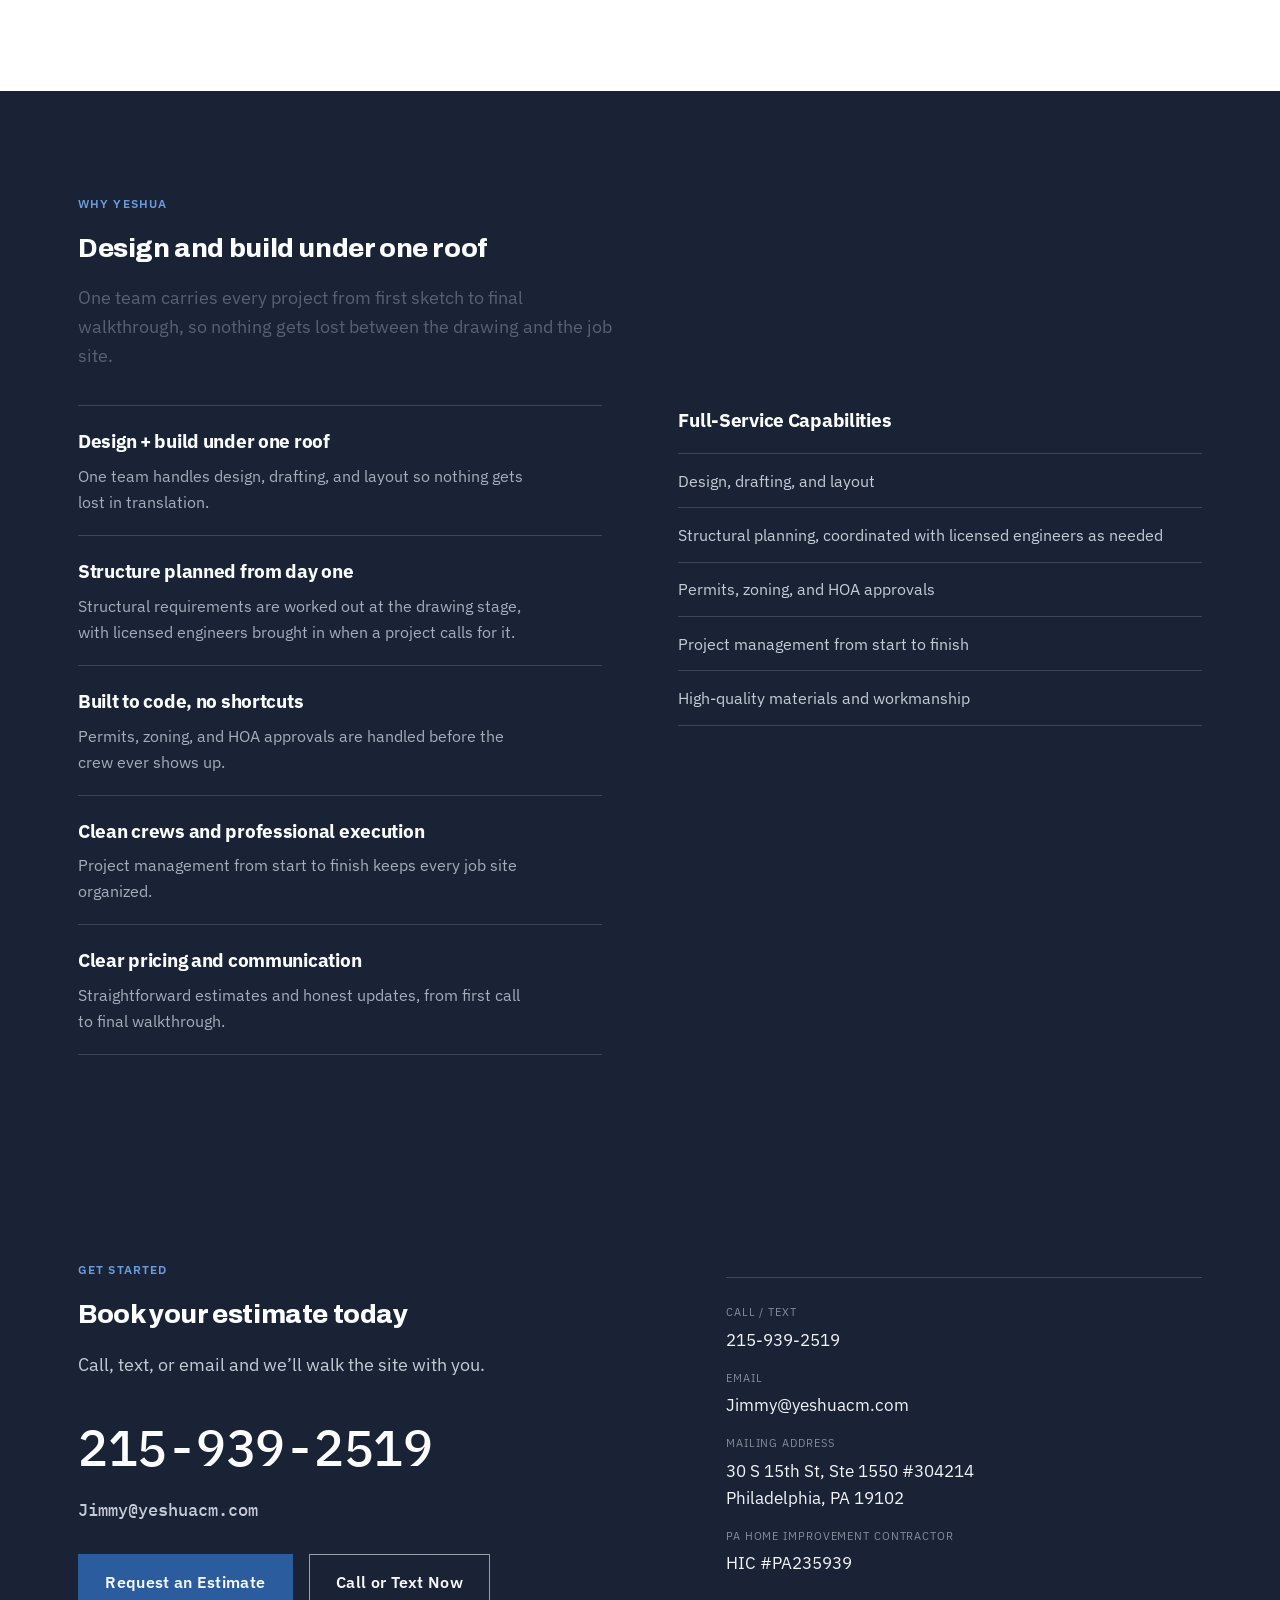
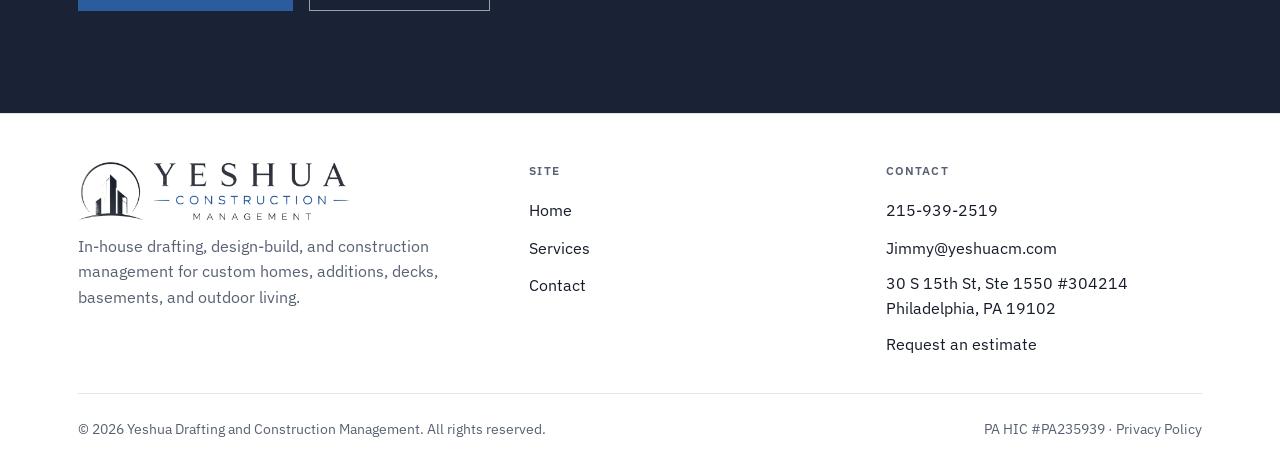
==== commit dfc84e9d: "Add privacy policy, 404 page, sitemap; soften engineering claims - privacy.html covering the estimat" ====
--- a/index.html
+++ b/index.html
@@ -16,7 +16,7 @@
 <meta property="og:description" content="Yeshua Drafting and Construction Management: in-house drafting, design-build and construction management for custom homes, additions, decks, basements, patios and bathrooms in Pennsylvania. PA HIC #PA235939." />
 <meta property="og:image" content="https://yeshuacm.com/images/og-image.jpg" />
 <meta name="twitter:card" content="summary_large_image" />
-<link rel="stylesheet" href="css/styles.css?v=3" />
+<link rel="stylesheet" href="css/styles.css?v=5" />
 <script type="application/ld+json">
 {
   "@context":"https://schema.org",
@@ -91,7 +91,7 @@
     <div class="container">
       <ul>
         <li>In-House Drafting &amp; Design</li>
-        <li>Engineering-Backed</li>
+        <li>Structural Planning Up Front</li>
         <li>Built to Code, No Shortcuts</li>
         <li>Managed, Clean Job Sites</li>
         <li>PA HIC #PA235939</li>
@@ -193,7 +193,7 @@
       <div class="why-inner">
         <div class="why-list reveal-stagger">
           <div class="why-item reveal" style="--i:0"><h3>Design + build under one roof</h3><p>One team handles design, drafting, and layout so nothing gets lost in translation.</p></div>
-          <div class="why-item reveal" style="--i:1"><h3>Engineering-backed approach</h3><p>Structural planning and engineering are built into every project from day one.</p></div>
+          <div class="why-item reveal" style="--i:1"><h3>Structure planned from day one</h3><p>Structural requirements are worked out at the drawing stage, with licensed engineers brought in when a project calls for it.</p></div>
           <div class="why-item reveal" style="--i:2"><h3>Built to code, no shortcuts</h3><p>Permits, zoning, and HOA approvals are handled before the crew ever shows up.</p></div>
           <div class="why-item reveal" style="--i:3"><h3>Clean crews and professional execution</h3><p>Project management from start to finish keeps every job site organized.</p></div>
           <div class="why-item reveal" style="--i:4"><h3>Clear pricing and communication</h3><p>Straightforward estimates and honest updates, from first call to final walkthrough.</p></div>
@@ -202,7 +202,7 @@
           <h3>Full-Service Capabilities</h3>
           <ul class="cap-list">
             <li>Design, drafting, and layout</li>
-            <li>Engineering and structural planning</li>
+            <li>Structural planning, coordinated with licensed engineers as needed</li>
             <li>Permits, zoning, and HOA approvals</li>
             <li>Project management from start to finish</li>
             <li>High-quality materials and workmanship</li>
@@ -272,7 +272,7 @@
     </div>
     <div class="footer-bottom">
       <span>&copy; <span id="year"></span> Yeshua Drafting and Construction Management. All rights reserved.</span>
-      <span>PA HIC #PA235939</span>
+      <span>PA HIC #PA235939 &middot; <a href="privacy.html">Privacy Policy</a></span>
     </div>
   </div>
 </footer>
--- a/css/styles.css
+++ b/css/styles.css
@@ -461,3 +461,14 @@
   .photo-note{font-size:.95rem;color:var(--steel);background:var(--sand);border-left:3px solid var(--brick);padding:.9rem 1rem;}
   .photo-note strong{color:var(--ink);font-weight:600;}
   .photo-note a{color:var(--brick);text-decoration:underline;text-underline-offset:2px;}
+  .estimate-form{scroll-margin-top:6.5rem;}
+
+  /* ---------- legal pages ---------- */
+  .legal{max-width:46rem;}
+  .legal h1{font-size:var(--fs-h1-page);}
+  .legal-date{margin-top:.6rem;color:var(--steel);font-size:.95rem;}
+  .legal > p,.legal ul{margin-top:1rem;color:var(--ink);}
+  .legal h2{font-size:1.3rem;margin-top:2.4rem;}
+  .legal ul{padding-left:1.2rem;list-style:disc;display:flex;flex-direction:column;gap:.35rem;}
+  .legal a{color:var(--brick);text-decoration:underline;text-underline-offset:2px;}
+  .footer-bottom a:hover{color:var(--brick);}
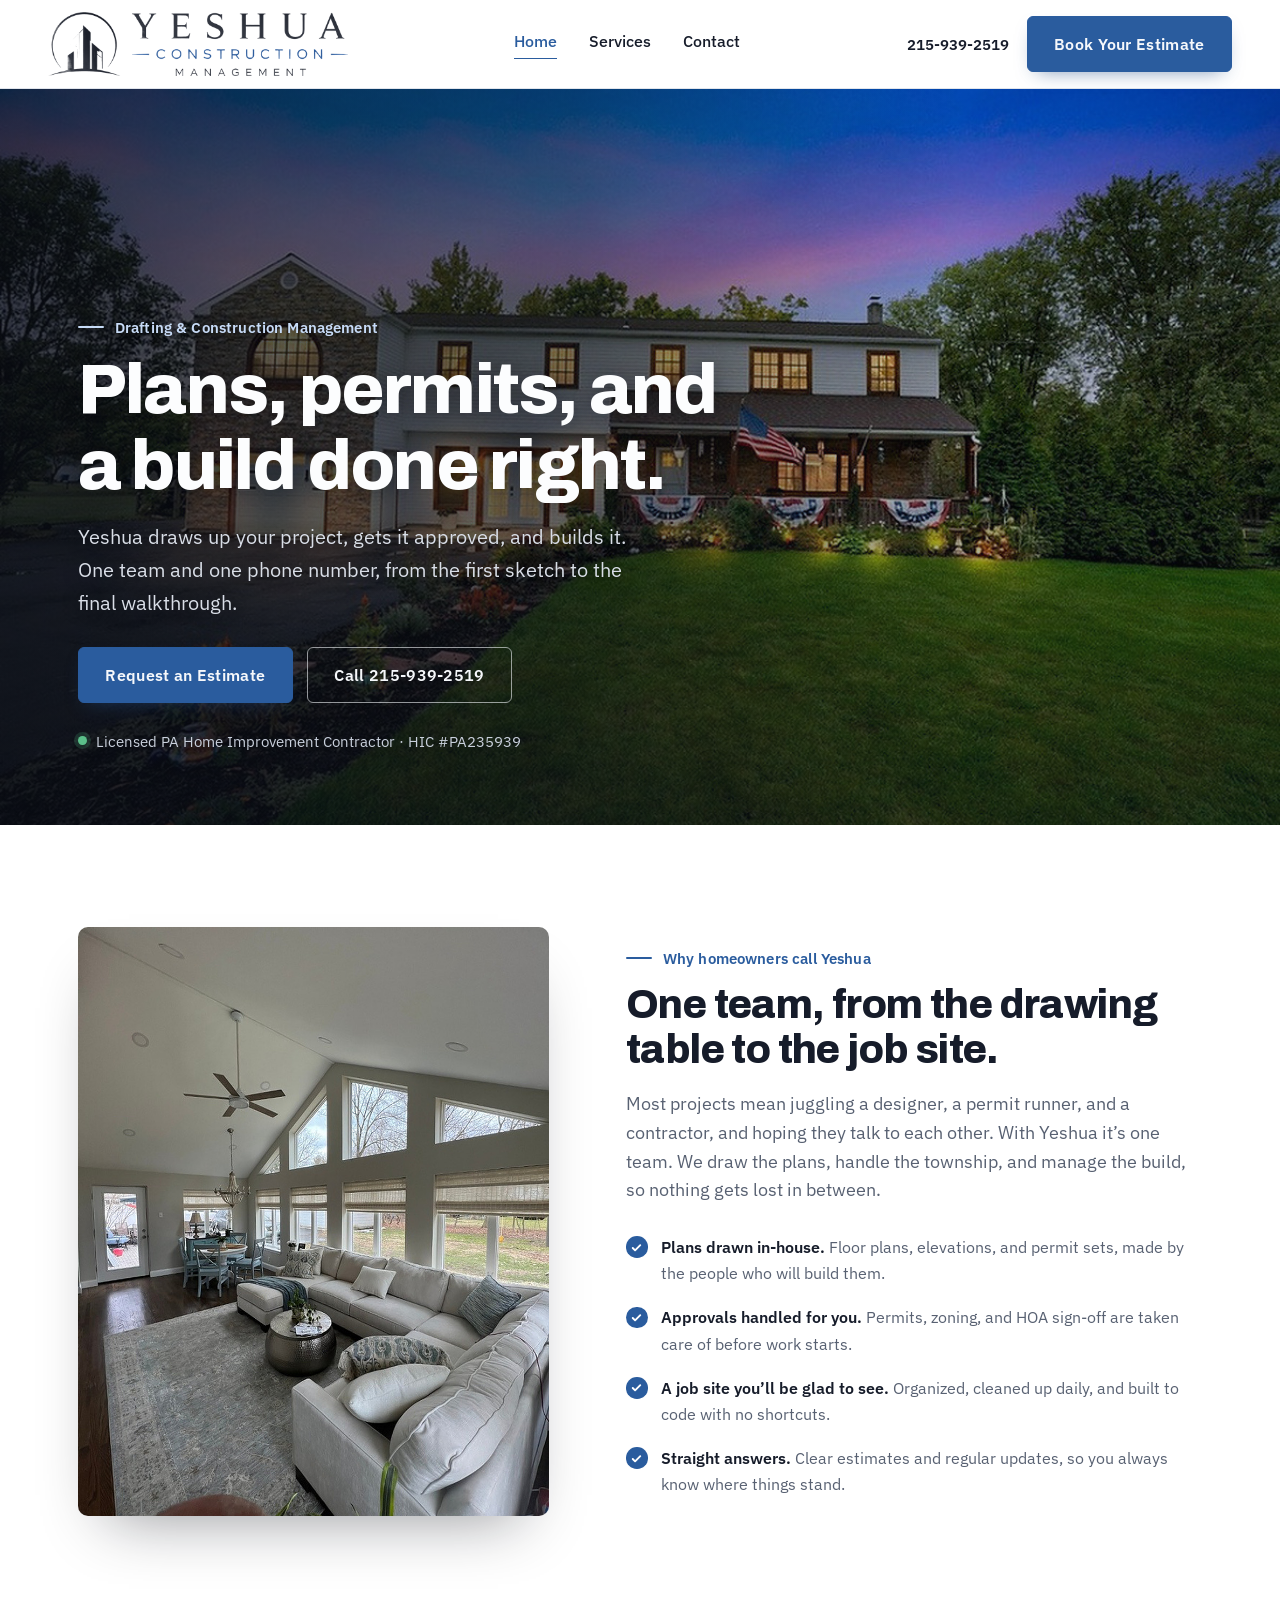
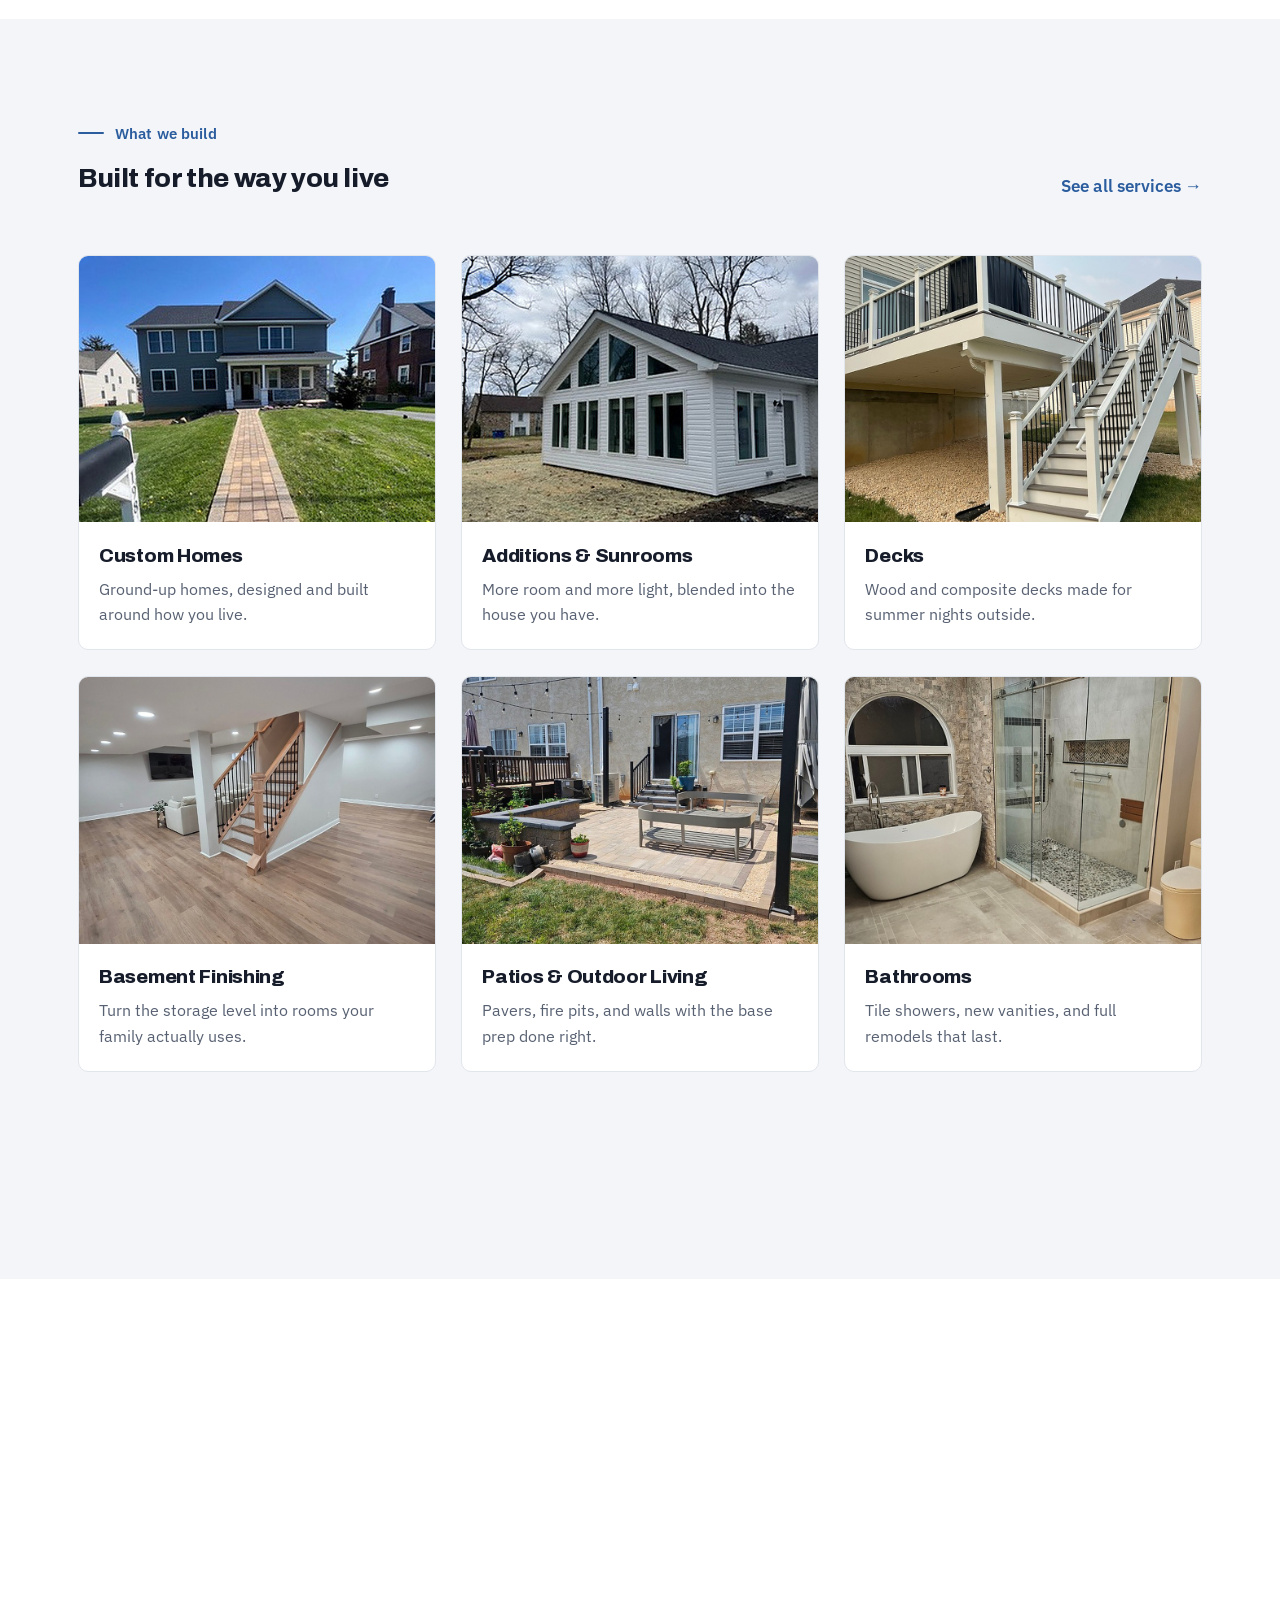
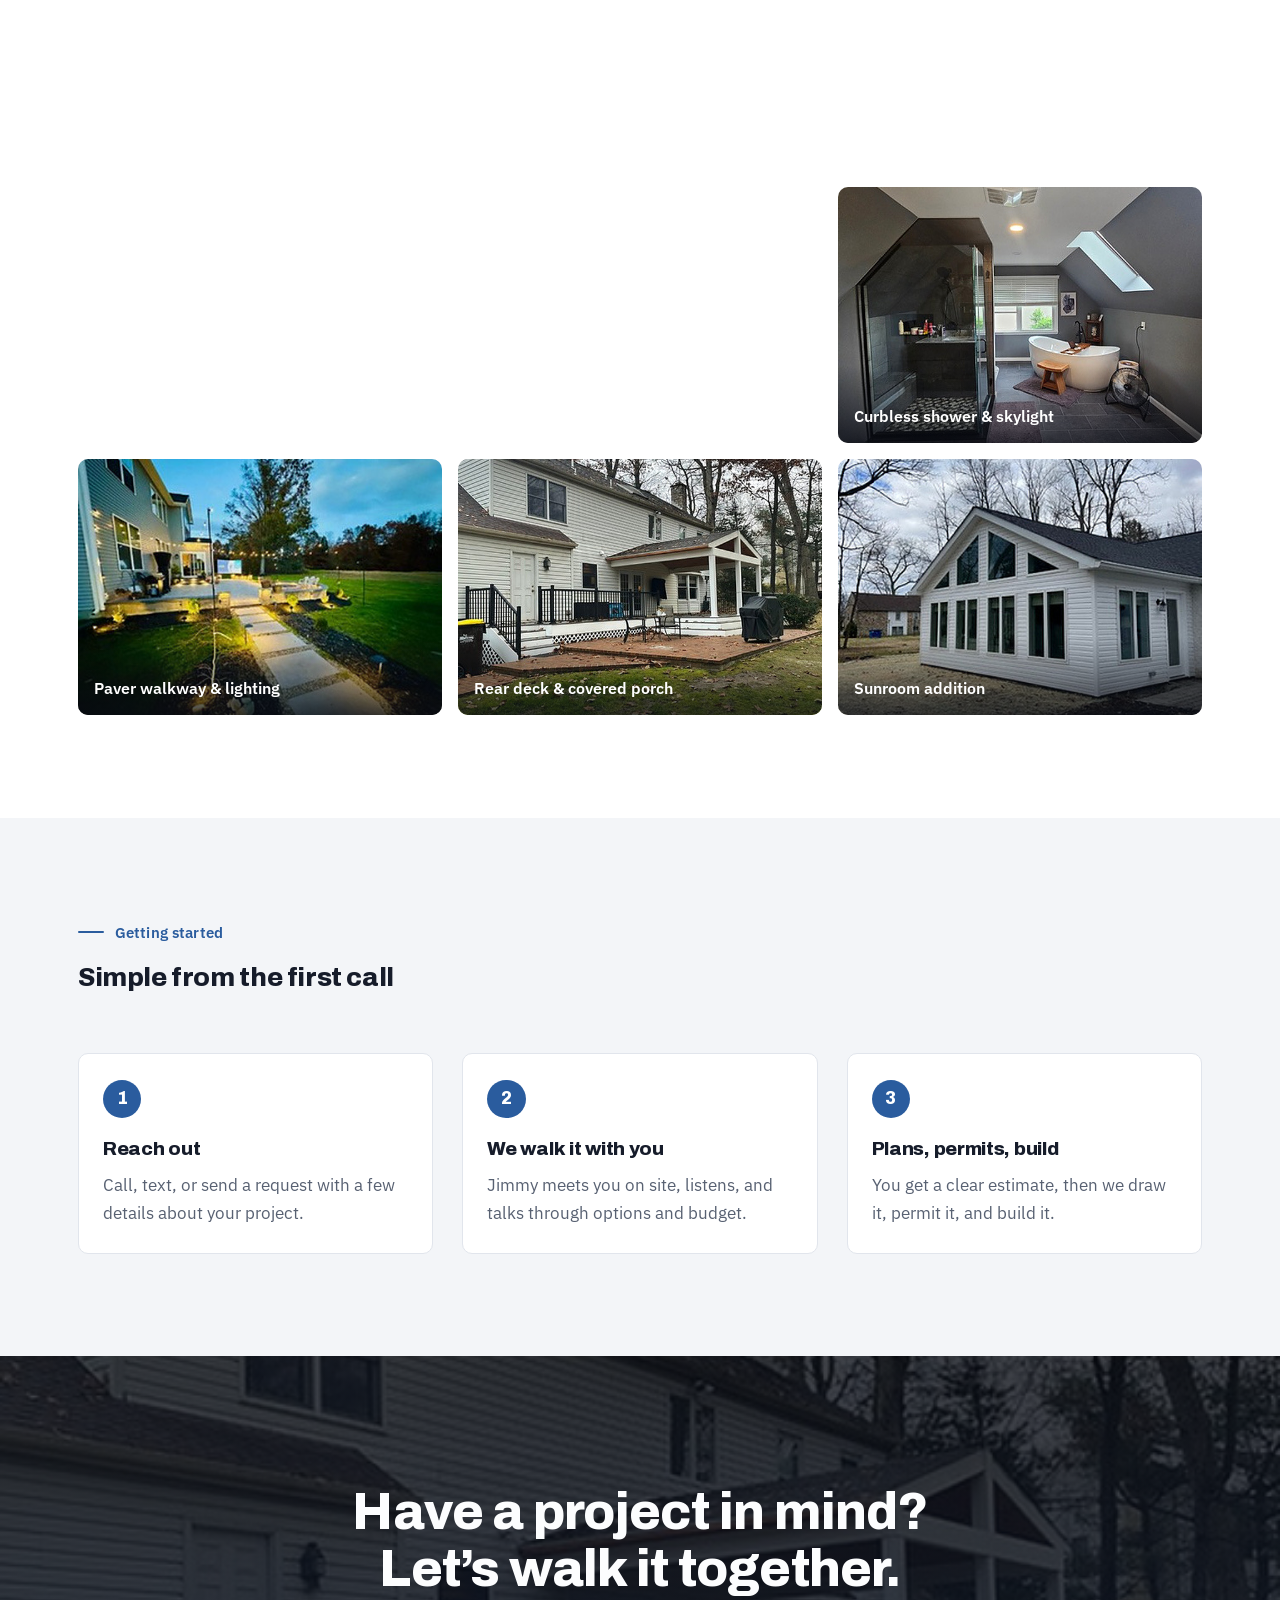
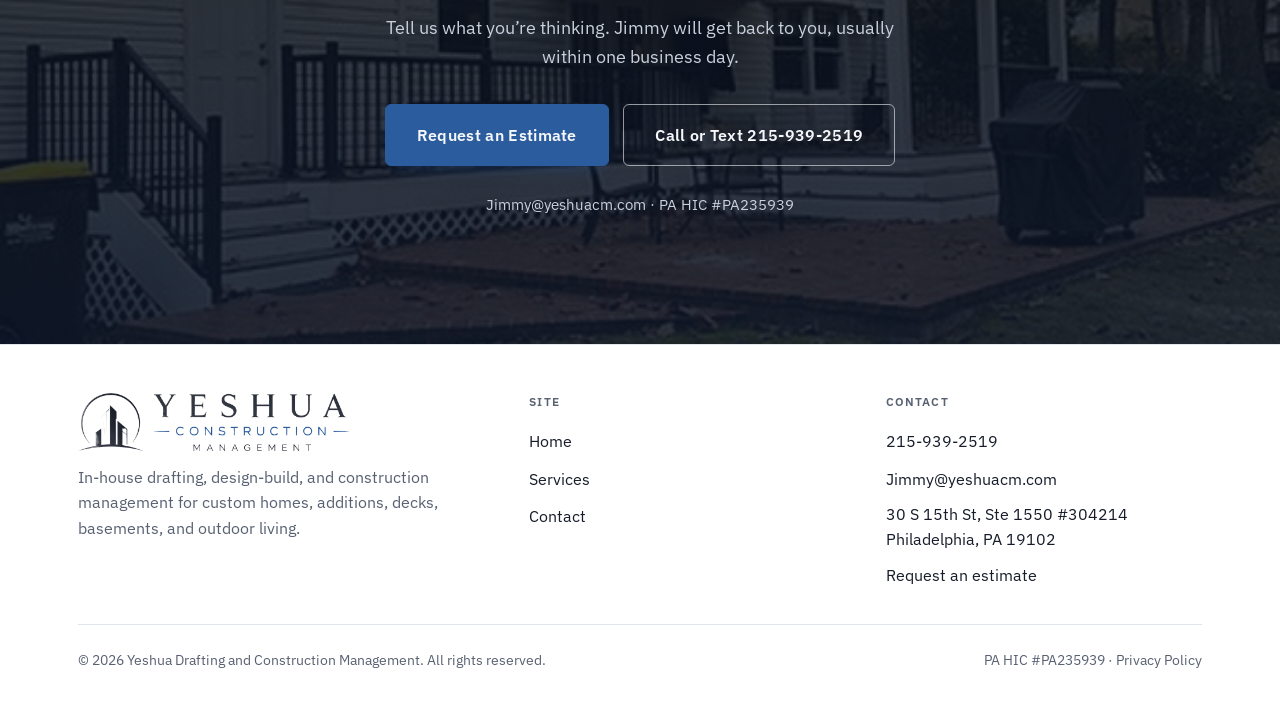
==== commit 317cd1bf: "Warmer, more personal design and copy - Homepage rebuilt: plain-spoken hero, 'one team' intro with p" ====
--- a/index.html
+++ b/index.html
@@ -16,7 +16,7 @@
 <meta property="og:description" content="Yeshua Drafting and Construction Management: in-house drafting, design-build and construction management for custom homes, additions, decks, basements, patios and bathrooms in Pennsylvania. PA HIC #PA235939." />
 <meta property="og:image" content="https://yeshuacm.com/images/og-image.jpg" />
 <meta name="twitter:card" content="summary_large_image" />
-<link rel="stylesheet" href="css/styles.css?v=5" />
+<link rel="stylesheet" href="css/styles.css?v=8" />
 <script type="application/ld+json">
 {
   "@context":"https://schema.org",
@@ -59,184 +59,127 @@
 <main id="top">
 
   <section class="hero">
-    <img class="hero-bg" src="images/hero.jpg" alt="Custom home built by Yeshua Drafting and Construction Management, exterior view at dusk" />
+    <img class="hero-bg" src="images/hero.jpg" alt="Two-story home built by Yeshua, lit up at dusk" width="1196" height="798" fetchpriority="high" />
     <div class="hero-scrim"></div>
     <div class="hero-inner">
-      <div class="container hero-grid">
+      <div class="container">
+        <div class="hero-copy">
+          <span class="eyebrow">Drafting &amp; Construction Management</span>
+          <h1>Plans, permits, and a build done right.</h1>
+          <p class="hero-lead">Yeshua draws up your project, gets it approved, and builds it. One team and one phone number, from the first sketch to the final walkthrough.</p>
+          <div class="hero-actions">
+            <a class="btn btn-primary" href="contact.html#estimate">Request an Estimate</a>
+            <a class="btn btn-ghost on-dark" href="tel:+12159392519">Call 215-939-2519</a>
+          </div>
+          <p class="hero-license"><span class="dot" aria-hidden="true"></span>Licensed PA Home Improvement Contractor &middot; HIC #PA235939</p>
+        </div>
+      </div>
+    </div>
+  </section>
+
+  <section class="section-pad intro">
+    <div class="container intro-grid">
+      <figure class="intro-media reveal">
+        <img src="images/svc-additions.jpg" alt="Bright vaulted sunroom addition with sectional seating" loading="lazy" width="874" height="1165" />
+      </figure>
+      <div class="intro-text reveal">
+        <span class="eyebrow">Why homeowners call Yeshua</span>
+        <h2>One team, from the drawing table to the job site.</h2>
+        <p class="intro-lead">Most projects mean juggling a designer, a permit runner, and a contractor, and hoping they talk to each other. With Yeshua it&rsquo;s one team. We draw the plans, handle the township, and manage the build, so nothing gets lost in between.</p>
+        <ul class="check-list">
+          <li><strong>Plans drawn in-house.</strong> Floor plans, elevations, and permit sets, made by the people who will build them.</li>
+          <li><strong>Approvals handled for you.</strong> Permits, zoning, and HOA sign-off are taken care of before work starts.</li>
+          <li><strong>A job site you&rsquo;ll be glad to see.</strong> Organized, cleaned up daily, and built to code with no shortcuts.</li>
+          <li><strong>Straight answers.</strong> Clear estimates and regular updates, so you always know where things stand.</li>
+        </ul>
+      </div>
+    </div>
+  </section>
+
+  <section class="section-pad" id="services" style="background:var(--sand);">
+    <div class="container">
+      <div class="section-head split-head reveal">
         <div>
-          <span class="eyebrow">Drafting &middot; Design-Build &middot; Construction Management</span>
-          <h1>Design. Build. Deliver.</h1>
-          <p class="hero-lead">From the first drawing to the final walkthrough, one team designs, permits, and builds your project &mdash; with a focus on quality, durability, and clean execution.</p>
-          <p class="hero-tags">Decks &middot; Additions &middot; Custom Homes &middot; Basements &middot; Patios</p>
-          <div class="hero-actions">
-            <a class="btn btn-primary" href="contact.html#estimate">Book Your Estimate</a>
-            <a class="btn btn-ghost on-dark" href="services.html">Explore Services</a>
-          </div>
+          <span class="eyebrow">What we build</span>
+          <h2>Built for the way you live</h2>
         </div>
-        <div class="hero-aside">
-          <dl style="margin-top:0;">
-            <dt>Call or Text</dt>
-            <dd><a href="tel:+12159392519">215-939-2519</a></dd>
-            <dt>Email</dt>
-            <dd style="font-size:.98rem;"><a href="mailto:Jimmy@yeshuacm.com">Jimmy@yeshuacm.com</a></dd>
-            <dt>Licensed</dt>
-            <dd style="margin-bottom:0;">PA HIC #PA235939</dd>
-          </dl>
-        </div>
-      </div>
-    </div>
-  </section>
-
-  <section class="trust-strip">
-    <div class="container">
-      <ul>
-        <li>In-House Drafting &amp; Design</li>
-        <li>Structural Planning Up Front</li>
-        <li>Built to Code, No Shortcuts</li>
-        <li>Managed, Clean Job Sites</li>
-        <li>PA HIC #PA235939</li>
-      </ul>
-    </div>
-  </section>
-
-  <section class="section-pad" id="work" style="background:var(--sand);">
+        <a class="text-link" href="services.html">See all services <span aria-hidden="true">&rarr;</span></a>
+      </div>
+      <div class="svc-cards reveal-stagger">
+        <a class="svc-card reveal" style="--i:0" href="services.html#custom-home-building">
+          <div class="svc-card-media"><img src="images/svc-customhome.jpg" alt="New two-story custom home with paver walkway" loading="lazy" /></div>
+          <div class="svc-card-body"><h3>Custom Homes</h3><p>Ground-up homes, designed and built around how you live.</p></div>
+        </a>
+        <a class="svc-card reveal" style="--i:1" href="services.html#additions-sunrooms">
+          <div class="svc-card-media"><img src="images/gal-sunroom.jpg" alt="White gable-roofed sunroom addition" loading="lazy" /></div>
+          <div class="svc-card-body"><h3>Additions &amp; Sunrooms</h3><p>More room and more light, blended into the house you have.</p></div>
+        </a>
+        <a class="svc-card reveal" style="--i:2" href="services.html#decks">
+          <div class="svc-card-media"><img src="images/svc-decks.jpg" alt="Elevated multi-level deck with staircase" loading="lazy" /></div>
+          <div class="svc-card-body"><h3>Decks</h3><p>Wood and composite decks made for summer nights outside.</p></div>
+        </a>
+        <a class="svc-card reveal" style="--i:3" href="services.html#basement-finishing">
+          <div class="svc-card-media"><img src="images/svc-basement.jpg" alt="Finished basement with wood floors and staircase" loading="lazy" /></div>
+          <div class="svc-card-body"><h3>Basement Finishing</h3><p>Turn the storage level into rooms your family actually uses.</p></div>
+        </a>
+        <a class="svc-card reveal" style="--i:4" href="services.html#patios">
+          <div class="svc-card-media"><img src="images/svc-patios.jpg" alt="Paver patio with landscape lighting at dusk" loading="lazy" /></div>
+          <div class="svc-card-body"><h3>Patios &amp; Outdoor Living</h3><p>Pavers, fire pits, and walls with the base prep done right.</p></div>
+        </a>
+        <a class="svc-card reveal" style="--i:5" href="services.html#bathrooms">
+          <div class="svc-card-media"><img src="images/svc-bathrooms.jpg" alt="Custom tile shower beside a freestanding tub" loading="lazy" /></div>
+          <div class="svc-card-body"><h3>Bathrooms</h3><p>Tile showers, new vanities, and full remodels that last.</p></div>
+        </a>
+      </div>
+      <a class="plans-strip reveal" href="services.html#plans-management">
+        <span><strong>Just need drawings, or someone to run your build?</strong> We also offer drafting, permit drawings, and construction management on their own.</span>
+        <span class="plans-strip-go" aria-hidden="true">&rarr;</span>
+      </a>
+    </div>
+  </section>
+
+  <section class="section-pad" id="work">
     <div class="container">
       <div class="section-head reveal">
-        <span class="eyebrow">Recent Work</span>
-        <h2>A sample of completed projects</h2>
-        <p>Decks, additions, outdoor living, and interiors completed by the Yeshua team.</p>
-      </div>
-      <div class="work-grid reveal-stagger">
-        <div class="work-item reveal" style="--i:0">
-          <div class="work-media"><img src="images/gal-garage.jpg" alt="Detached garage and bonus suite with glass doors" loading="lazy" /></div>
-          <p class="work-cap">Detached garage &amp; bonus suite</p>
-        </div>
-        <div class="work-item reveal" style="--i:1">
-          <div class="work-media"><img src="images/gal-deck2.jpg" alt="Composite deck with black railing" loading="lazy" /></div>
-          <p class="work-cap">Composite deck, black rail</p>
-        </div>
-        <div class="work-item reveal" style="--i:2">
-          <div class="work-media"><img src="images/gal-sunroom.jpg" alt="White gable-roofed sunroom addition exterior" loading="lazy" /></div>
-          <p class="work-cap">Sunroom addition</p>
-        </div>
-        <div class="work-item reveal" style="--i:3">
-          <div class="work-media"><img src="images/gal-duskpatio.jpg" alt="Paver walkway with landscape lighting at dusk" loading="lazy" /></div>
-          <p class="work-cap">Paver walkway &amp; landscape lighting</p>
-        </div>
-        <div class="work-item reveal" style="--i:4">
-          <div class="work-media"><img src="images/gal-skylightbath.jpg" alt="Curbless walk-in shower with skylight" loading="lazy" /></div>
-          <p class="work-cap">Curbless shower &amp; skylight</p>
-        </div>
-        <div class="work-item reveal" style="--i:5">
-          <div class="work-media"><img src="images/gal-falldeck.jpg" alt="Rear deck and covered porch addition" loading="lazy" /></div>
-          <p class="work-cap">Rear deck &amp; covered porch</p>
-        </div>
-      </div>
-    </div>
-  </section>
-
-  <section class="section-pad" id="services">
+        <span class="eyebrow">Recent work</span>
+        <h2>A few jobs we&rsquo;re proud of</h2>
+      </div>
+      <div class="mosaic reveal-stagger">
+        <figure class="mosaic-item big reveal" style="--i:0"><img src="images/gal-garage.jpg" alt="Detached garage with a bonus suite and glass doors" loading="lazy" /><figcaption>Detached garage &amp; bonus suite</figcaption></figure>
+        <figure class="mosaic-item reveal" style="--i:1"><img src="images/gal-deck2.jpg" alt="Composite deck with black railing" loading="lazy" /><figcaption>Composite deck, black rail</figcaption></figure>
+        <figure class="mosaic-item reveal" style="--i:2"><img src="images/gal-skylightbath.jpg" alt="Curbless walk-in shower under a skylight" loading="lazy" /><figcaption>Curbless shower &amp; skylight</figcaption></figure>
+        <figure class="mosaic-item reveal" style="--i:3"><img src="images/gal-duskpatio.jpg" alt="Paver walkway with landscape lighting at dusk" loading="lazy" /><figcaption>Paver walkway &amp; lighting</figcaption></figure>
+        <figure class="mosaic-item reveal" style="--i:4"><img src="images/gal-falldeck.jpg" alt="Rear deck and covered porch addition in fall" loading="lazy" /><figcaption>Rear deck &amp; covered porch</figcaption></figure>
+        <figure class="mosaic-item reveal" style="--i:5"><img src="images/gal-sunroom.jpg" alt="Sunroom addition exterior" loading="lazy" /><figcaption>Sunroom addition</figcaption></figure>
+      </div>
+    </div>
+  </section>
+
+  <section class="section-pad steps-band" style="background:var(--sand);">
     <div class="container">
       <div class="section-head reveal">
-        <span class="eyebrow">Services</span>
-        <h2>Plans, permits, and the build &mdash; handled</h2>
-        <p>Start with drawings, hand off the whole project, or both. Every service is managed by the same team from start to finish.</p>
-      </div>
-
-      <ul class="svc-teaser-list reveal-stagger">
-        <li class="svc-teaser-item reveal" style="--i:0">
-          <span class="svc-teaser-num">01</span>
-          <div><h3><a href="services.html#custom-home-building">Custom Home Building</a></h3><p>Ground-up homes designed and built to your vision.</p></div>
-        </li>
-        <li class="svc-teaser-item reveal" style="--i:1">
-          <span class="svc-teaser-num">02</span>
-          <div><h3><a href="services.html#additions-sunrooms">Additions &amp; Sunrooms</a></h3><p>Expand your space with seamless, functional additions.</p></div>
-        </li>
-        <li class="svc-teaser-item reveal" style="--i:2">
-          <span class="svc-teaser-num">03</span>
-          <div><h3><a href="services.html#decks">Decks</a></h3><p>Custom wood and composite decks built for outdoor living.</p></div>
-        </li>
-        <li class="svc-teaser-item reveal" style="--i:3">
-          <span class="svc-teaser-num">04</span>
-          <div><h3><a href="services.html#basement-finishing">Basement Finishing</a></h3><p>Turn unused space into functional living areas.</p></div>
-        </li>
-        <li class="svc-teaser-item reveal" style="--i:4">
-          <span class="svc-teaser-num">05</span>
-          <div><h3><a href="services.html#patios">Paver Patios &amp; Outdoor Living</a></h3><p>Patios, walkways, fire pits, and outdoor kitchens.</p></div>
-        </li>
-        <li class="svc-teaser-item reveal" style="--i:5">
-          <span class="svc-teaser-num">06</span>
-          <div><h3><a href="services.html#bathrooms">Custom Bathrooms</a></h3><p>Modern, high-quality bathroom renovations.</p></div>
-        </li>
-        <li class="svc-teaser-item reveal" style="--i:6">
-          <span class="svc-teaser-num">07</span>
-          <div><h3><a href="services.html#drafting">Drafting &amp; Permit Drawings</a></h3><p>Plans and permit-ready drawing sets for your project.</p></div>
-        </li>
-        <li class="svc-teaser-item reveal" style="--i:7">
-          <span class="svc-teaser-num">08</span>
-          <div><h3><a href="services.html#construction-management">Construction Management</a></h3><p>One point of contact for schedule, trades, inspections, and budget.</p></div>
-        </li>
-      </ul>
-      <div class="svc-teaser-more reveal">
-        <a class="btn btn-ghost" href="services.html">View All Services</a>
-      </div>
-    </div>
-  </section>
-
-  <section class="section-pad why-band" id="why">
-    <div class="container">
-      <div class="section-head reveal" style="margin-bottom:0;">
-        <span class="eyebrow">Why Yeshua</span>
-        <h2>Design and build under one roof</h2>
-        <p>One team carries every project from first sketch to final walkthrough, so nothing gets lost between the drawing and the job site.</p>
-      </div>
-      <div class="why-inner">
-        <div class="why-list reveal-stagger">
-          <div class="why-item reveal" style="--i:0"><h3>Design + build under one roof</h3><p>One team handles design, drafting, and layout so nothing gets lost in translation.</p></div>
-          <div class="why-item reveal" style="--i:1"><h3>Structure planned from day one</h3><p>Structural requirements are worked out at the drawing stage, with licensed engineers brought in when a project calls for it.</p></div>
-          <div class="why-item reveal" style="--i:2"><h3>Built to code, no shortcuts</h3><p>Permits, zoning, and HOA approvals are handled before the crew ever shows up.</p></div>
-          <div class="why-item reveal" style="--i:3"><h3>Clean crews and professional execution</h3><p>Project management from start to finish keeps every job site organized.</p></div>
-          <div class="why-item reveal" style="--i:4"><h3>Clear pricing and communication</h3><p>Straightforward estimates and honest updates, from first call to final walkthrough.</p></div>
-        </div>
-        <div class="cap-col reveal">
-          <h3>Full-Service Capabilities</h3>
-          <ul class="cap-list">
-            <li>Design, drafting, and layout</li>
-            <li>Structural planning, coordinated with licensed engineers as needed</li>
-            <li>Permits, zoning, and HOA approvals</li>
-            <li>Project management from start to finish</li>
-            <li>High-quality materials and workmanship</li>
-          </ul>
-        </div>
-      </div>
-    </div>
-  </section>
-
-  <section class="section-pad contact-band" id="contact">
-    <div class="container">
-      <div class="contact-grid">
-        <div>
-          <div class="section-head reveal" style="margin-bottom:1.8rem;">
-            <span class="eyebrow">Get Started</span>
-            <h2>Book your estimate today</h2>
-            <p>Call, text, or email and we&rsquo;ll walk the site with you.</p>
-          </div>
-          <a class="contact-phone reveal" href="tel:+12159392519">215-939-2519</a>
-          <a class="contact-email reveal" href="mailto:Jimmy@yeshuacm.com">Jimmy@yeshuacm.com</a>
-          <div class="contact-actions">
-            <a class="btn btn-primary" href="contact.html#estimate">Request an Estimate</a>
-            <a class="btn btn-ghost on-dark" href="tel:+12159392519">Call or Text Now</a>
-          </div>
-        </div>
-        <div class="reveal">
-          <dl class="contact-details">
-            <dt>Call / Text</dt><dd>215-939-2519</dd>
-            <dt>Email</dt><dd>Jimmy@yeshuacm.com</dd>
-              <dt>Mailing Address</dt><dd>30 S 15th St, Ste 1550 #304214<br />Philadelphia, PA 19102</dd>
-              <dt>PA Home Improvement Contractor</dt><dd>HIC #PA235939</dd>
-          </dl>
-        </div>
-      </div>
+        <span class="eyebrow">Getting started</span>
+        <h2>Simple from the first call</h2>
+      </div>
+      <ol class="steps reveal-stagger">
+        <li class="reveal" style="--i:0"><span class="step-num">1</span><h3>Reach out</h3><p>Call, text, or send a request with a few details about your project.</p></li>
+        <li class="reveal" style="--i:1"><span class="step-num">2</span><h3>We walk it with you</h3><p>Jimmy meets you on site, listens, and talks through options and budget.</p></li>
+        <li class="reveal" style="--i:2"><span class="step-num">3</span><h3>Plans, permits, build</h3><p>You get a clear estimate, then we draw it, permit it, and build it.</p></li>
+      </ol>
+    </div>
+  </section>
+
+  <section class="cta-band" id="contact">
+    <img class="cta-bg" src="images/gal-falldeck.jpg" alt="" loading="lazy" />
+    <div class="cta-scrim"></div>
+    <div class="container cta-inner reveal">
+      <h2>Have a project in mind?<br />Let&rsquo;s walk it together.</h2>
+      <p>Tell us what you&rsquo;re thinking. Jimmy will get back to you, usually within one business day.</p>
+      <div class="hero-actions" style="justify-content:center;">
+        <a class="btn btn-primary btn-lg" href="contact.html#estimate">Request an Estimate</a>
+        <a class="btn btn-ghost on-dark btn-lg" href="tel:+12159392519">Call or Text 215-939-2519</a>
+      </div>
+      <p class="cta-small"><a href="mailto:Jimmy@yeshuacm.com">Jimmy@yeshuacm.com</a> &middot; PA HIC #PA235939</p>
     </div>
   </section>
 
--- a/css/styles.css
+++ b/css/styles.css
@@ -34,7 +34,7 @@
 
     --font-display:'Archivo',-apple-system,BlinkMacSystemFont,sans-serif;
     --font-body:'IBM Plex Sans',-apple-system,BlinkMacSystemFont,sans-serif;
-    --font-mono:'IBM Plex Mono',ui-monospace,SFMono-Regular,Menlo,monospace;
+    --font-mono:'IBM Plex Sans',-apple-system,BlinkMacSystemFont,sans-serif;
 
     --fs-hero:clamp(2.9rem,6.4vw,4.4rem);
     --fs-h1-page:clamp(2.3rem,4.4vw,3.1rem);
@@ -44,7 +44,7 @@
 
     --container:1220px;
     --pad:clamp(1.25rem,4vw,3rem);
-    --radius:0px;
+    --radius:6px;
   }
 
   @media (prefers-color-scheme:dark){
@@ -95,11 +95,12 @@
   section{position:relative;}
 
   .eyebrow{
-    display:block;
+    display:flex;align-items:center;gap:.7rem;
     font-family:var(--font-body);font-weight:600;
-    font-size:.78rem;letter-spacing:.09em;text-transform:uppercase;
-    color:var(--brick);margin-bottom:.9rem;
-  }
+    font-size:.95rem;letter-spacing:.01em;
+    color:var(--brick);margin-bottom:.8rem;
+  }
+  .eyebrow::before{content:"";width:1.6rem;height:2px;background:currentColor;border-radius:2px;flex:none;}
 
   .btn{
     display:inline-flex;align-items:center;justify-content:center;gap:.6em;
@@ -472,3 +473,105 @@
   .legal ul{padding-left:1.2rem;list-style:disc;display:flex;flex-direction:column;gap:.35rem;}
   .legal a{color:var(--brick);text-decoration:underline;text-underline-offset:2px;}
   .footer-bottom a:hover{color:var(--brick);}
+
+  /* =========================================================
+     Warmer homepage (cards, mosaic, steps, photo CTA)
+     ========================================================= */
+  body{font-variant-numeric:lining-nums;}
+  .btn{border-radius:var(--radius);box-shadow:0 1px 0 rgba(9,12,20,.04);}
+  .btn-primary{box-shadow:0 8px 20px -10px rgba(31,74,132,.65);}
+  .btn-primary:hover{transform:translateY(-1px);}
+  .btn{transition:background .2s ease,color .2s ease,border-color .2s ease,opacity .2s ease,transform .2s ease;}
+  .btn-lg{padding:1.05em 1.9em;font-size:1.02rem;}
+  .nav-phone{font-weight:600;font-size:.95rem;color:var(--ink);}
+
+  .hero-copy{max-width:42rem;}
+  .hero-inner h1{letter-spacing:-.025em;}
+  .hero-lead{color:#D9DEE7;font-size:clamp(1.12rem,1.6vw,1.3rem);max-width:36rem;}
+  .hero-license{margin-top:1.6rem;display:flex;align-items:center;gap:.6rem;font-size:.95rem;color:#C9D0DC;}
+  .hero-license .dot{width:.55rem;height:.55rem;border-radius:50%;background:#5BC08A;box-shadow:0 0 0 4px rgba(91,192,138,.18);flex:none;}
+
+  .intro-grid{display:grid;grid-template-columns:.9fr 1.1fr;gap:clamp(2rem,6vw,5rem);align-items:center;}
+  @media (max-width:860px){.intro-grid{grid-template-columns:1fr;}}
+  .intro-media{margin:0;border-radius:10px;overflow:hidden;aspect-ratio:4/5;box-shadow:0 30px 60px -30px rgba(9,12,20,.45);}
+  .intro-media img{width:100%;height:100%;object-fit:cover;}
+  @media (max-width:860px){.intro-media{aspect-ratio:4/3;}}
+  .intro-text h2{font-size:var(--fs-h2);line-height:1.12;}
+  .intro-lead{margin-top:1.1rem;color:var(--steel);font-size:var(--fs-lead);}
+  .check-list{margin-top:1.8rem;display:flex;flex-direction:column;gap:1.1rem;}
+  .check-list li{position:relative;padding-left:2.2rem;color:var(--steel);font-size:1.03rem;}
+  .check-list li strong{color:var(--ink);font-weight:600;}
+  .check-list li::before{
+    content:"";position:absolute;left:0;top:.15rem;width:1.35rem;height:1.35rem;border-radius:50%;
+    background:var(--brick) url("data:image/svg+xml,%3Csvg xmlns='http://www.w3.org/2000/svg' viewBox='0 0 16 16'%3E%3Cpath d='M4 8.5l2.5 2.5L12 5.5' fill='none' stroke='white' stroke-width='2' stroke-linecap='round' stroke-linejoin='round'/%3E%3C/svg%3E") center/70% no-repeat;
+  }
+
+  .split-head{max-width:none;display:flex;align-items:flex-end;justify-content:space-between;gap:1.5rem;flex-wrap:wrap;}
+  .text-link{font-weight:600;color:var(--brick);white-space:nowrap;}
+  .text-link span{display:inline-block;transition:transform .2s ease;}
+  .text-link:hover span{transform:translateX(4px);}
+
+  .svc-cards{display:grid;grid-template-columns:repeat(3,1fr);gap:clamp(1rem,2.2vw,1.6rem);}
+  @media (max-width:900px){.svc-cards{grid-template-columns:repeat(2,1fr);}}
+  @media (max-width:560px){.svc-cards{grid-template-columns:1fr;}}
+  .svc-card{display:flex;flex-direction:column;background:var(--surface);border-radius:10px;overflow:hidden;border:1px solid var(--line);
+    transition:transform .3s ease, box-shadow .3s ease;}
+  .svc-card:hover{transform:translateY(-4px);box-shadow:0 22px 40px -24px rgba(9,12,20,.45);}
+  .svc-card-media{aspect-ratio:4/3;overflow:hidden;}
+  .svc-card-media img{width:100%;height:100%;object-fit:cover;transition:transform .6s ease;}
+  .svc-card:hover .svc-card-media img{transform:scale(1.05);}
+  .svc-card-body{padding:1.15rem 1.25rem 1.35rem;}
+  .svc-card-body h3{font-size:1.2rem;}
+  .svc-card-body p{margin-top:.35rem;color:var(--steel);font-size:.99rem;}
+  .plans-strip{margin-top:clamp(1.2rem,2.5vw,1.8rem);display:flex;align-items:center;justify-content:space-between;gap:1.2rem;
+    background:var(--panel);color:#D9DEE7;border-radius:10px;padding:1.2rem 1.4rem;font-size:1.02rem;transition:background .2s ease;}
+  .plans-strip strong{color:#FCFDFE;font-weight:600;}
+  .plans-strip:hover{background:#22304A;}
+  .plans-strip-go{flex:none;width:2.4rem;height:2.4rem;border-radius:50%;display:grid;place-items:center;background:var(--brick);color:#fff;font-size:1.1rem;transition:transform .2s ease;}
+  .plans-strip:hover .plans-strip-go{transform:translateX(3px);}
+
+  .mosaic{display:grid;grid-template-columns:repeat(3,1fr);grid-auto-rows:clamp(11rem,20vw,16rem);gap:clamp(.7rem,1.4vw,1rem);}
+  .mosaic-item{margin:0;position:relative;border-radius:10px;overflow:hidden;}
+  .mosaic-item.big{grid-column:span 2;grid-row:span 2;}
+  .mosaic-item img{width:100%;height:100%;object-fit:cover;transition:transform .7s ease;}
+  .mosaic-item:hover img{transform:scale(1.04);}
+  .mosaic-item figcaption{position:absolute;left:0;right:0;bottom:0;padding:2.4rem 1rem .9rem;color:#fff;font-weight:600;font-size:.98rem;
+    background:linear-gradient(180deg,transparent,rgba(9,12,20,.75));}
+  @media (max-width:640px){
+    .mosaic{grid-template-columns:repeat(2,1fr);grid-auto-rows:10.5rem;}
+    .mosaic-item.big{grid-column:span 2;grid-row:span 2;}
+    .mosaic-item figcaption{font-size:.88rem;padding:2rem .8rem .7rem;}
+  }
+
+  .steps{list-style:none;margin:0;padding:0;display:grid;grid-template-columns:repeat(3,1fr);gap:clamp(1rem,2.5vw,1.8rem);}
+  @media (max-width:820px){.steps{grid-template-columns:1fr;}}
+  .steps li{background:var(--surface);border:1px solid var(--line);border-radius:10px;padding:1.6rem 1.5rem;}
+  .step-num{display:grid;place-items:center;width:2.4rem;height:2.4rem;border-radius:50%;background:var(--brick);color:#fff;font-family:var(--font-display);font-weight:800;}
+  .steps h3{margin-top:1rem;font-size:1.2rem;}
+  .steps p{margin-top:.4rem;color:var(--steel);}
+
+  .cta-band{position:relative;overflow:hidden;background:var(--panel);color:#F1F3F7;text-align:center;padding-block:clamp(5rem,11vw,8rem);}
+  .cta-bg{position:absolute;inset:0;width:100%;height:100%;object-fit:cover;}
+  .cta-scrim{position:absolute;inset:0;background:linear-gradient(180deg,rgba(9,12,20,.78),rgba(13,22,40,.88));}
+  .cta-inner{position:relative;z-index:1;max-width:46rem;}
+  .cta-inner h2{font-size:clamp(2.1rem,4.4vw,3.2rem);line-height:1.1;color:#FCFDFE;}
+  .cta-inner > p{margin:1.1rem auto 0;color:#C9D0DC;font-size:var(--fs-lead);max-width:32rem;}
+  .cta-inner .hero-actions{margin-top:2rem;}
+  .cta-small{margin-top:1.6rem !important;font-size:.95rem !important;}
+  .cta-small a:hover{color:#fff;}
+
+  /* phone numbers in the display face instead of a code font */
+  .contact-phone{font-family:var(--font-display);font-weight:800;letter-spacing:-.02em;}
+  .contact-email{font-family:var(--font-body);}
+  .hero-aside dd{font-family:var(--font-body);}
+  .svc-index{font-family:var(--font-body);font-weight:600;font-size:.85rem;color:var(--brick);}
+  .work-media,.svc-media,.estimate-form,.pm-card{border-radius:10px;}
+  .pm-card{border-top-width:1px;border-top-color:var(--line);}
+  .field input[type=text],.field input[type=email],.field input[type=tel],.field select,.field textarea{border-radius:6px;}
+  .choice span{border-radius:999px;}
+  .hero-scrim{background:
+    linear-gradient(90deg, rgba(9,12,20,.72) 0%, rgba(9,12,20,.45) 45%, rgba(9,12,20,0) 75%),
+    linear-gradient(180deg, rgba(9,12,20,.25) 0%, rgba(9,12,20,.15) 40%, rgba(9,12,20,.55) 100%);}
+  @media (max-width:700px){.hero-scrim{background:linear-gradient(180deg, rgba(9,12,20,.5) 0%, rgba(9,12,20,.55) 50%, rgba(9,12,20,.85) 100%);}}
+  .hero-inner .eyebrow{color:#C7DBF7;}
+  .hero.contact-band .hero-scrim{background:linear-gradient(180deg,rgba(9,12,20,.62) 0%,rgba(9,12,20,.7) 50%,rgba(9,12,20,.88) 100%);}
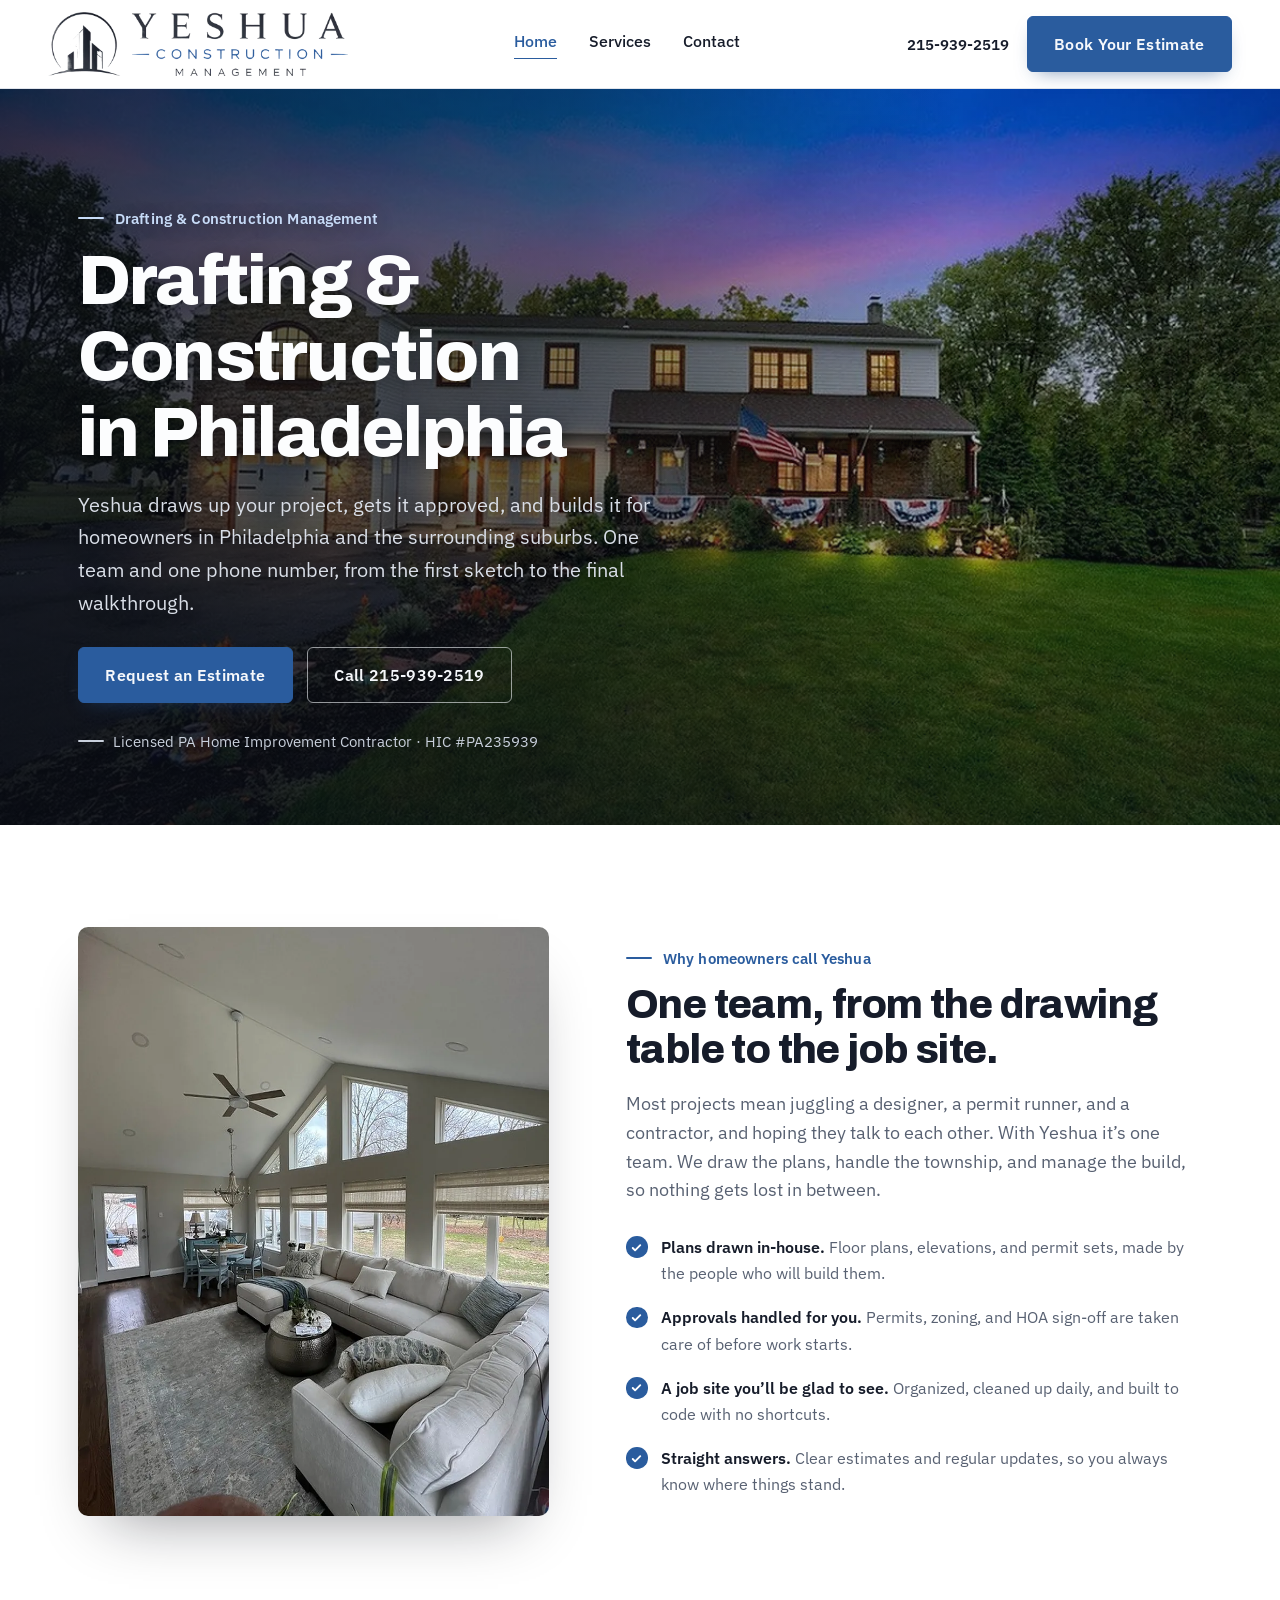
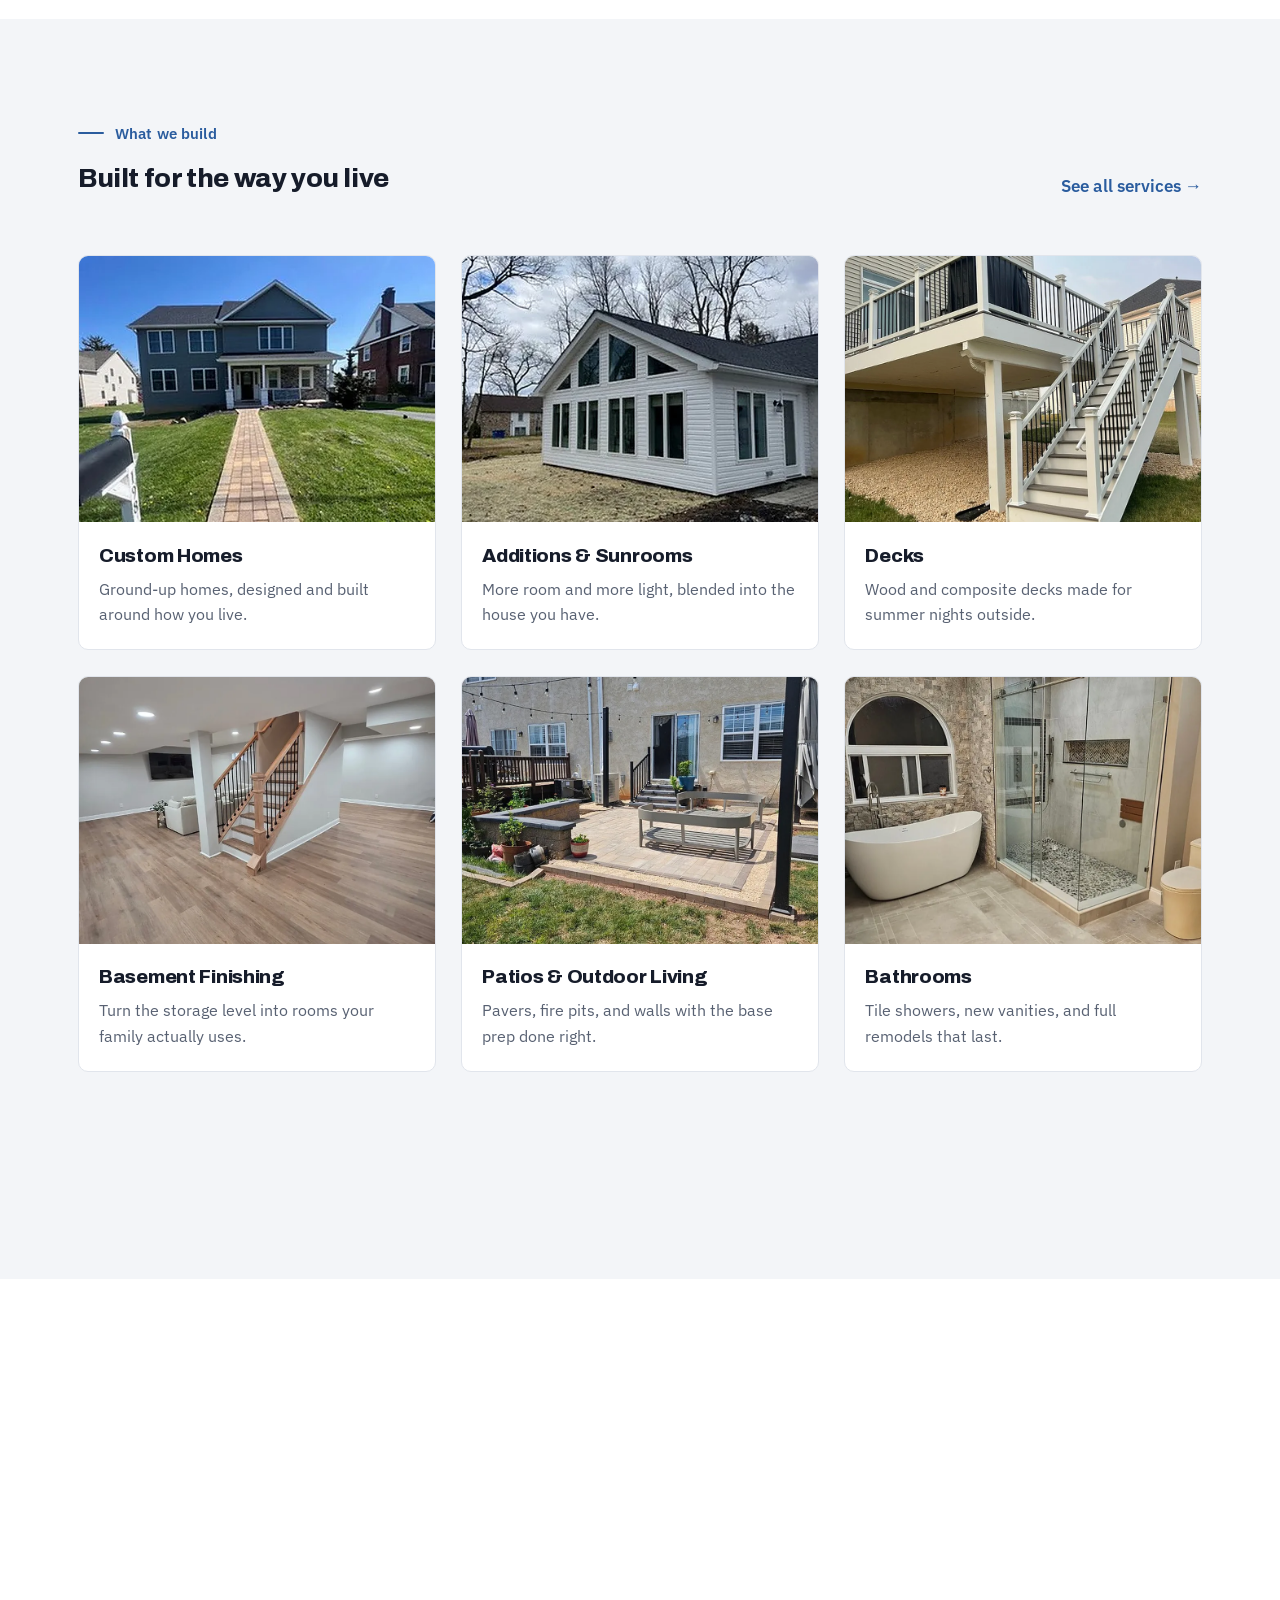
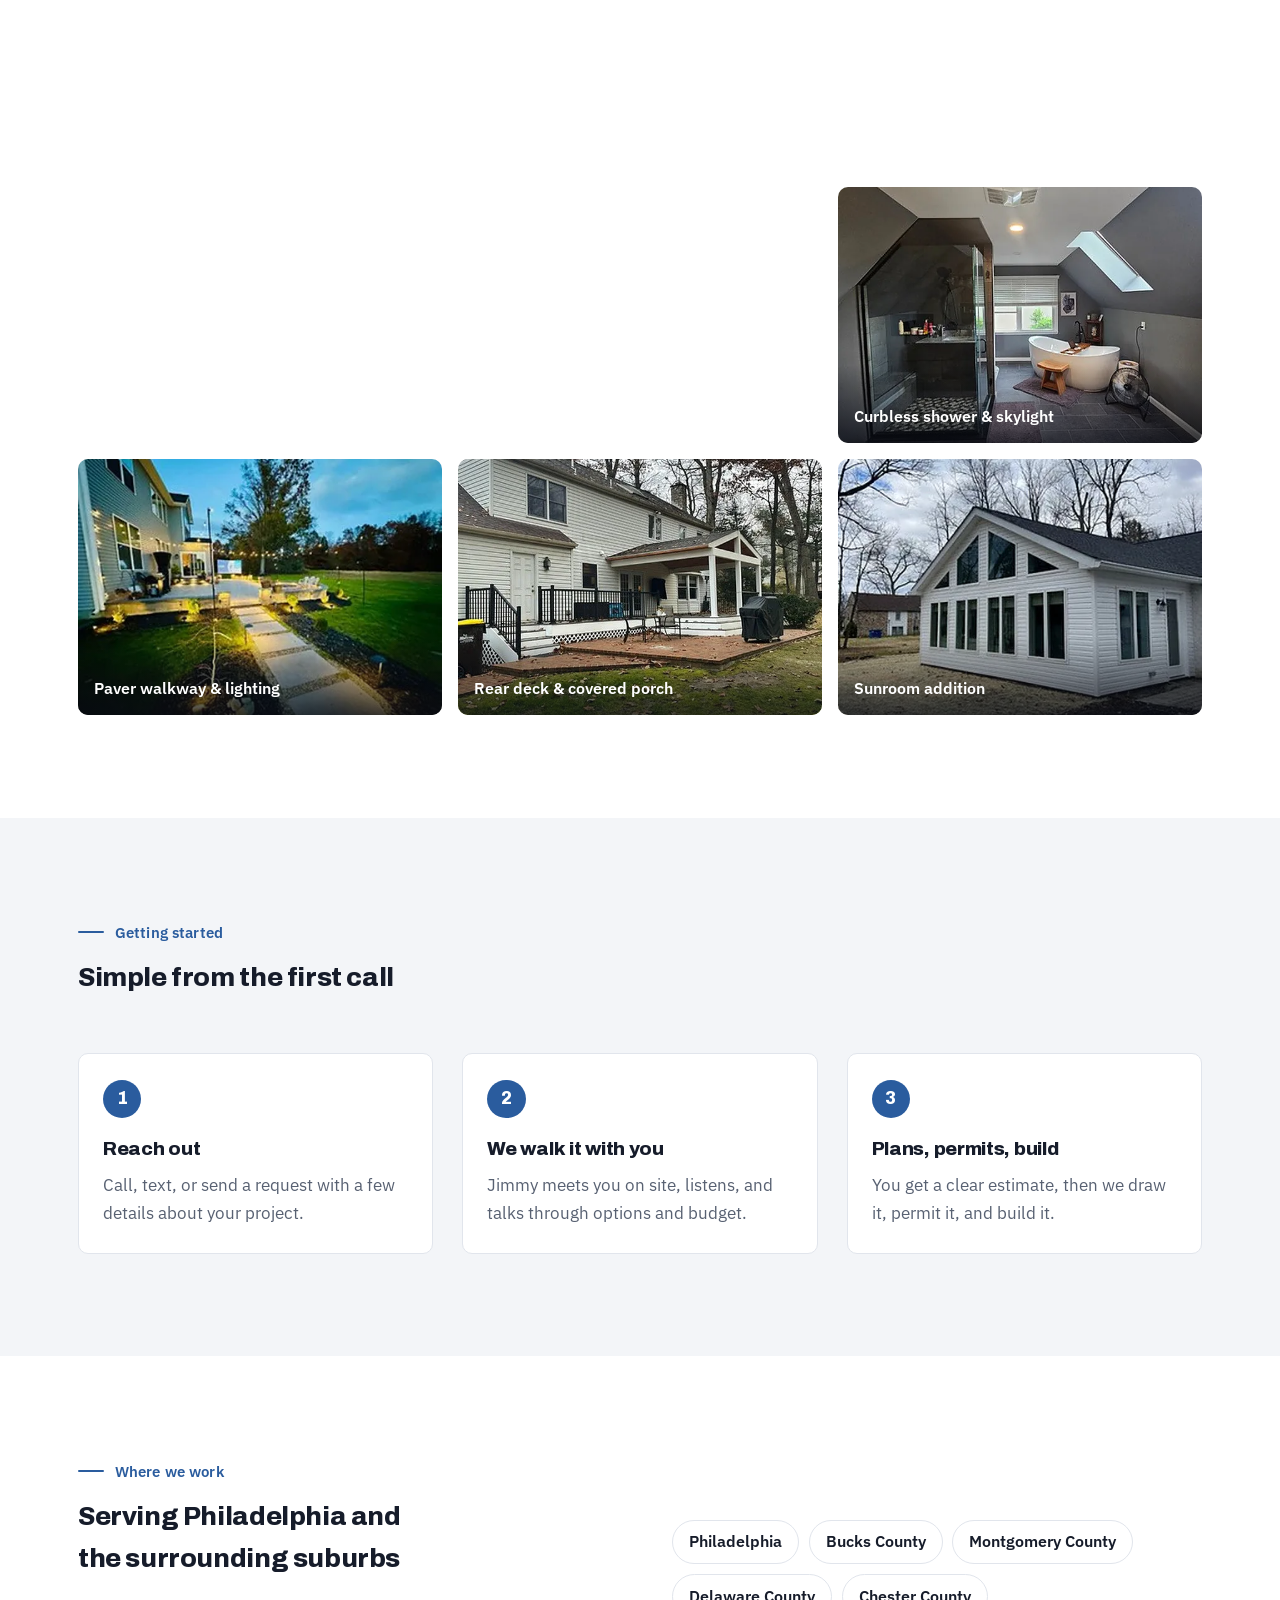
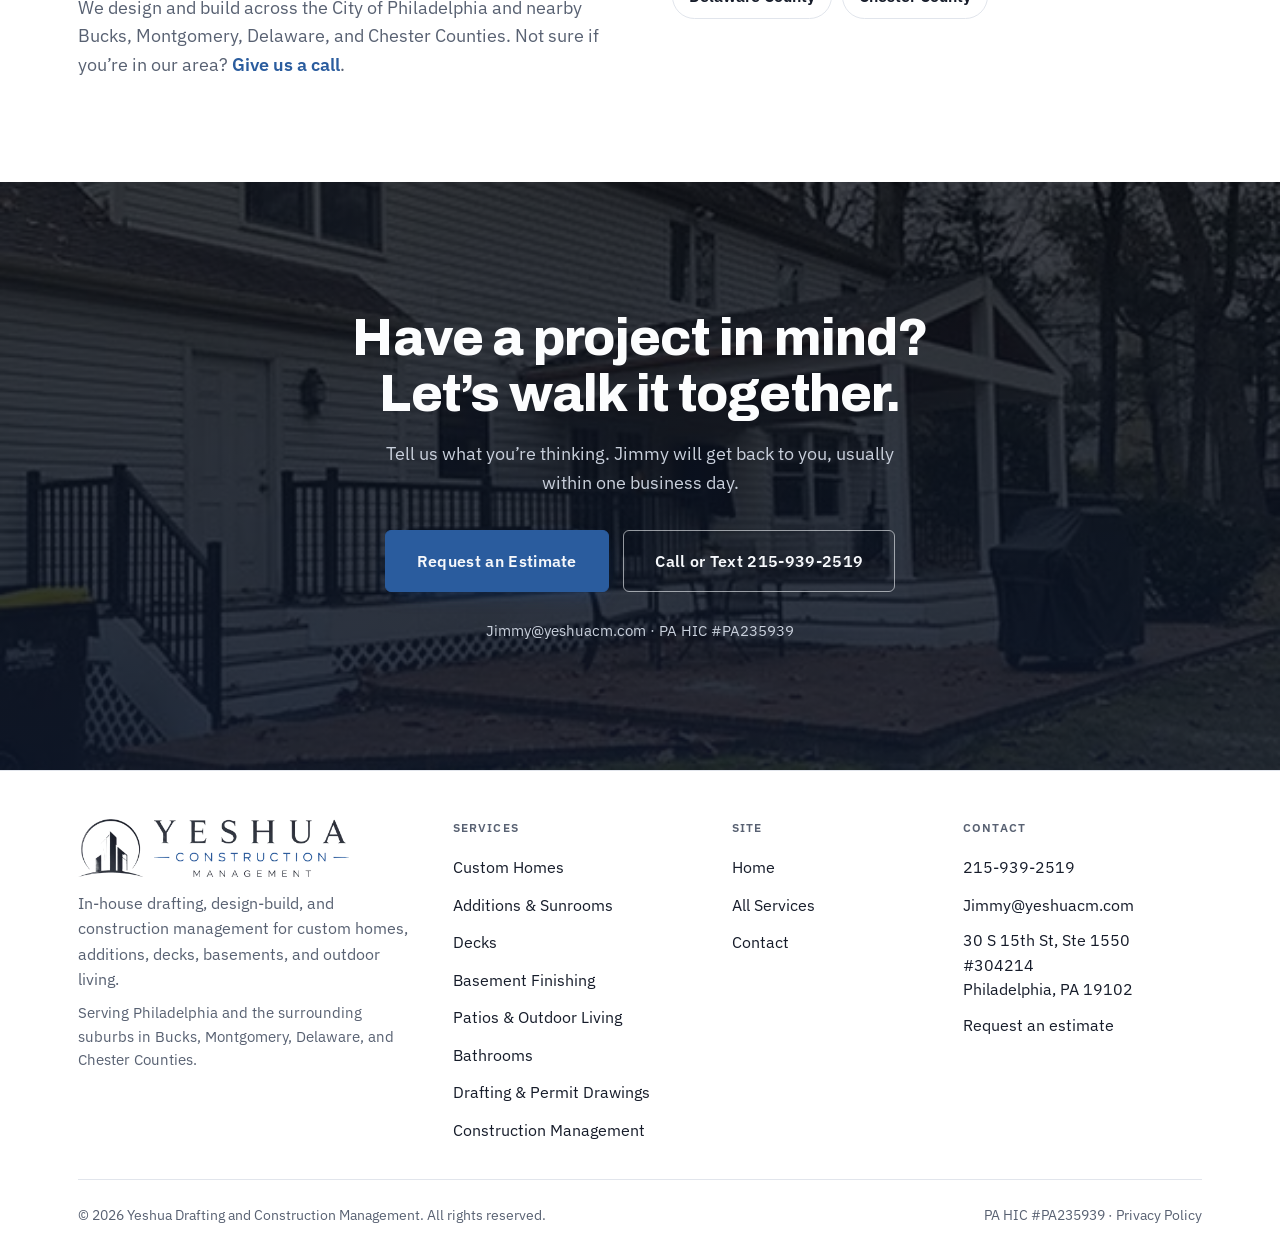
==== commit 898c2850: "SEO pass: Philadelphia targeting, service pages, schema, WebP images - Retarget titles, H1s and desc" ====
--- a/index.html
+++ b/index.html
@@ -3,32 +3,175 @@
 <head>
 <meta charset="UTF-8" />
 <meta name="viewport" content="width=device-width, initial-scale=1" />
-<title>Yeshua Drafting and Construction Management</title>
-<meta name="description" content="Yeshua Drafting and Construction Management: in-house drafting, design-build and construction management for custom homes, additions, decks, basements, patios and bathrooms in Pennsylvania. PA HIC #PA235939." />
+<title>Construction &amp; Drafting Company in Philadelphia | Yeshua</title>
+<meta name="description" content="Philadelphia construction and drafting company: permit drawings, construction management, custom homes, additions, decks, basements, patios, and bathrooms." />
+<link rel="canonical" href="https://yeshuacm.com/" />
 <meta name="theme-color" content="#1A2336" />
 <link rel="icon" type="image/png" href="images/favicon.png" />
 <link rel="apple-touch-icon" href="images/apple-touch-icon.png" />
 <link rel="preload" href="fonts/archivo.woff2" as="font" type="font/woff2" crossorigin />
 <link rel="preload" href="fonts/ibm-plex-sans.woff2" as="font" type="font/woff2" crossorigin />
 <meta property="og:type" content="website" />
+<meta property="og:locale" content="en_US" />
 <meta property="og:site_name" content="Yeshua Drafting and Construction Management" />
-<meta property="og:title" content="Yeshua Drafting and Construction Management" />
-<meta property="og:description" content="Yeshua Drafting and Construction Management: in-house drafting, design-build and construction management for custom homes, additions, decks, basements, patios and bathrooms in Pennsylvania. PA HIC #PA235939." />
+<meta property="og:title" content="Yeshua Drafting and Construction Management | Construction &amp; Drafting in Philadelphia" />
+<meta property="og:description" content="Philadelphia construction and drafting company: permit drawings, construction management, custom homes, additions, decks, basements, patios, and bathrooms." />
+<meta property="og:url" content="https://yeshuacm.com/" />
 <meta property="og:image" content="https://yeshuacm.com/images/og-image.jpg" />
+<meta property="og:image:width" content="1200" />
+<meta property="og:image:height" content="630" />
+<meta property="og:image:alt" content="Home built by Yeshua Drafting and Construction Management" />
 <meta name="twitter:card" content="summary_large_image" />
-<link rel="stylesheet" href="css/styles.css?v=8" />
+<link rel="stylesheet" href="css/styles.css?v=10" />
 <script type="application/ld+json">
 {
-  "@context":"https://schema.org",
-  "@type":"GeneralContractor",
-  "name":"Yeshua Drafting and Construction Management",
-  "url":"https://yeshuacm.com/",
-  "logo":"https://yeshuacm.com/images/logo-dark.png",
-  "image":"https://yeshuacm.com/images/og-image.jpg",
-  "telephone":"+1-215-939-2519",
-  "email":"Jimmy@yeshuacm.com",
-  "address":{"@type":"PostalAddress","streetAddress":"30 S 15th St, Ste 1550 #304214","addressLocality":"Philadelphia","addressRegion":"PA","postalCode":"19102","addressCountry":"US"},
-  "areaServed":"Pennsylvania"
+ "@context": "https://schema.org",
+ "@type": "GeneralContractor",
+ "@id": "https://yeshuacm.com/#business",
+ "name": "Yeshua Drafting and Construction Management",
+ "description": "Licensed Pennsylvania home improvement contractor offering in-house drafting, permit drawings, design-build, and construction management for custom homes, additions, decks, basements, patios, and bathrooms in the Philadelphia area.",
+ "url": "https://yeshuacm.com/",
+ "logo": "https://yeshuacm.com/images/logo-dark.png",
+ "image": [
+  "https://yeshuacm.com/images/og-image.jpg",
+  "https://yeshuacm.com/images/hero.jpg"
+ ],
+ "telephone": "+1-215-939-2519",
+ "email": "Jimmy@yeshuacm.com",
+ "address": {
+  "@type": "PostalAddress",
+  "streetAddress": "30 S 15th St, Ste 1550 #304214",
+  "addressLocality": "Philadelphia",
+  "addressRegion": "PA",
+  "postalCode": "19102",
+  "addressCountry": "US"
+ },
+ "areaServed": [
+  {
+   "@type": "City",
+   "name": "Philadelphia",
+   "sameAs": "https://en.wikipedia.org/wiki/Philadelphia"
+  },
+  {
+   "@type": "AdministrativeArea",
+   "name": "Bucks County, PA"
+  },
+  {
+   "@type": "AdministrativeArea",
+   "name": "Montgomery County, PA"
+  },
+  {
+   "@type": "AdministrativeArea",
+   "name": "Delaware County, PA"
+  },
+  {
+   "@type": "AdministrativeArea",
+   "name": "Chester County, PA"
+  }
+ ],
+ "hasCredential": {
+  "@type": "EducationalOccupationalCredential",
+  "credentialCategory": "license",
+  "name": "Pennsylvania Home Improvement Contractor Registration PA235939",
+  "recognizedBy": {
+   "@type": "GovernmentOrganization",
+   "name": "Pennsylvania Office of Attorney General"
+  }
+ },
+ "knowsAbout": [
+  "Residential drafting",
+  "Permit drawings",
+  "Construction management",
+  "Custom home building",
+  "Home additions",
+  "Sunrooms",
+  "Deck design and construction",
+  "Basement finishing",
+  "Paver patios",
+  "Bathroom remodeling"
+ ],
+ "hasOfferCatalog": {
+  "@type": "OfferCatalog",
+  "name": "Services",
+  "itemListElement": [
+   {
+    "@type": "Offer",
+    "itemOffered": {
+     "@type": "Service",
+     "name": "Custom Home Building",
+     "url": "https://yeshuacm.com/custom-homes.html"
+    }
+   },
+   {
+    "@type": "Offer",
+    "itemOffered": {
+     "@type": "Service",
+     "name": "Home Additions & Sunrooms",
+     "url": "https://yeshuacm.com/home-additions.html"
+    }
+   },
+   {
+    "@type": "Offer",
+    "itemOffered": {
+     "@type": "Service",
+     "name": "Deck Design & Construction",
+     "url": "https://yeshuacm.com/decks.html"
+    }
+   },
+   {
+    "@type": "Offer",
+    "itemOffered": {
+     "@type": "Service",
+     "name": "Basement Finishing",
+     "url": "https://yeshuacm.com/basement-finishing.html"
+    }
+   },
+   {
+    "@type": "Offer",
+    "itemOffered": {
+     "@type": "Service",
+     "name": "Paver Patios & Outdoor Living",
+     "url": "https://yeshuacm.com/paver-patios.html"
+    }
+   },
+   {
+    "@type": "Offer",
+    "itemOffered": {
+     "@type": "Service",
+     "name": "Bathroom Remodeling",
+     "url": "https://yeshuacm.com/bathroom-remodeling.html"
+    }
+   },
+   {
+    "@type": "Offer",
+    "itemOffered": {
+     "@type": "Service",
+     "name": "Drafting & Permit Drawings",
+     "url": "https://yeshuacm.com/drafting-permit-drawings.html"
+    }
+   },
+   {
+    "@type": "Offer",
+    "itemOffered": {
+     "@type": "Service",
+     "name": "Construction Management",
+     "url": "https://yeshuacm.com/construction-management.html"
+    }
+   }
+  ]
+ }
+}
+</script>
+<script type="application/ld+json">
+{
+ "@context": "https://schema.org",
+ "@type": "WebSite",
+ "@id": "https://yeshuacm.com/#website",
+ "url": "https://yeshuacm.com/",
+ "name": "Yeshua Drafting and Construction Management",
+ "publisher": {
+  "@id": "https://yeshuacm.com/#business"
+ }
 }
 </script>
 </head>
@@ -38,8 +181,8 @@
 
 <header class="site-nav" id="siteNav">
   <a href="index.html" class="brand">
-    <img class="brand-logo brand-logo-dark" src="images/logo-dark.png" width="300" height="64" alt="Yeshua Drafting and Construction Management" />
-    <img class="brand-logo brand-logo-light" src="images/logo-light.png" width="300" height="64" alt="Yeshua Drafting and Construction Management" />
+    <img class="brand-logo brand-logo-dark" src="images/logo-dark.webp" width="300" height="64" alt="Yeshua Drafting and Construction Management" />
+    <img class="brand-logo brand-logo-light" src="images/logo-light.webp" width="300" height="64" alt="Yeshua Drafting and Construction Management" />
   </a>
   <nav class="nav-links" id="navLinks">
     <a href="index.html" class="active" aria-current="page">Home</a>
@@ -59,19 +202,19 @@
 <main id="top">
 
   <section class="hero">
-    <img class="hero-bg" src="images/hero.jpg" alt="Two-story home built by Yeshua, lit up at dusk" width="1196" height="798" fetchpriority="high" />
+    <img class="hero-bg" src="images/hero.webp" alt="Two-story home built by Yeshua, lit up at dusk" width="1196" height="798" fetchpriority="high" />
     <div class="hero-scrim"></div>
     <div class="hero-inner">
       <div class="container">
         <div class="hero-copy">
           <span class="eyebrow">Drafting &amp; Construction Management</span>
-          <h1>Plans, permits, and a build done right.</h1>
-          <p class="hero-lead">Yeshua draws up your project, gets it approved, and builds it. One team and one phone number, from the first sketch to the final walkthrough.</p>
+          <h1>Drafting &amp; Construction in Philadelphia</h1>
+          <p class="hero-lead">Yeshua draws up your project, gets it approved, and builds it for homeowners in Philadelphia and the surrounding suburbs. One team and one phone number, from the first sketch to the final walkthrough.</p>
           <div class="hero-actions">
             <a class="btn btn-primary" href="contact.html#estimate">Request an Estimate</a>
             <a class="btn btn-ghost on-dark" href="tel:+12159392519">Call 215-939-2519</a>
           </div>
-          <p class="hero-license"><span class="dot" aria-hidden="true"></span>Licensed PA Home Improvement Contractor &middot; HIC #PA235939</p>
+          <p class="hero-license"><span class="dash" aria-hidden="true"></span>Licensed PA Home Improvement Contractor &middot; HIC #PA235939</p>
         </div>
       </div>
     </div>
@@ -80,7 +223,7 @@
   <section class="section-pad intro">
     <div class="container intro-grid">
       <figure class="intro-media reveal">
-        <img src="images/svc-additions.jpg" alt="Bright vaulted sunroom addition with sectional seating" loading="lazy" width="874" height="1165" />
+        <img src="images/svc-additions.webp" alt="Bright vaulted sunroom addition with sectional seating" loading="lazy" width="874" height="1165" />
       </figure>
       <div class="intro-text reveal">
         <span class="eyebrow">Why homeowners call Yeshua</span>
@@ -106,28 +249,28 @@
         <a class="text-link" href="services.html">See all services <span aria-hidden="true">&rarr;</span></a>
       </div>
       <div class="svc-cards reveal-stagger">
-        <a class="svc-card reveal" style="--i:0" href="services.html#custom-home-building">
-          <div class="svc-card-media"><img src="images/svc-customhome.jpg" alt="New two-story custom home with paver walkway" loading="lazy" /></div>
+        <a class="svc-card reveal" style="--i:0" href="custom-homes.html">
+          <div class="svc-card-media"><img src="images/svc-customhome.webp" alt="New two-story custom home with paver walkway" loading="lazy" width="437" height="469" /></div>
           <div class="svc-card-body"><h3>Custom Homes</h3><p>Ground-up homes, designed and built around how you live.</p></div>
         </a>
-        <a class="svc-card reveal" style="--i:1" href="services.html#additions-sunrooms">
-          <div class="svc-card-media"><img src="images/gal-sunroom.jpg" alt="White gable-roofed sunroom addition" loading="lazy" /></div>
+        <a class="svc-card reveal" style="--i:1" href="home-additions.html">
+          <div class="svc-card-media"><img src="images/gal-sunroom.webp" alt="White gable-roofed sunroom addition" loading="lazy" width="437" height="585" /></div>
           <div class="svc-card-body"><h3>Additions &amp; Sunrooms</h3><p>More room and more light, blended into the house you have.</p></div>
         </a>
-        <a class="svc-card reveal" style="--i:2" href="services.html#decks">
-          <div class="svc-card-media"><img src="images/svc-decks.jpg" alt="Elevated multi-level deck with staircase" loading="lazy" /></div>
+        <a class="svc-card reveal" style="--i:2" href="decks.html">
+          <div class="svc-card-media"><img src="images/svc-decks.webp" alt="Elevated multi-level deck with staircase" loading="lazy" width="874" height="1167" /></div>
           <div class="svc-card-body"><h3>Decks</h3><p>Wood and composite decks made for summer nights outside.</p></div>
         </a>
-        <a class="svc-card reveal" style="--i:3" href="services.html#basement-finishing">
-          <div class="svc-card-media"><img src="images/svc-basement.jpg" alt="Finished basement with wood floors and staircase" loading="lazy" /></div>
+        <a class="svc-card reveal" style="--i:3" href="basement-finishing.html">
+          <div class="svc-card-media"><img src="images/svc-basement.webp" alt="Finished basement with wood floors and staircase" loading="lazy" width="874" height="1167" /></div>
           <div class="svc-card-body"><h3>Basement Finishing</h3><p>Turn the storage level into rooms your family actually uses.</p></div>
         </a>
-        <a class="svc-card reveal" style="--i:4" href="services.html#patios">
-          <div class="svc-card-media"><img src="images/svc-patios.jpg" alt="Paver patio with landscape lighting at dusk" loading="lazy" /></div>
+        <a class="svc-card reveal" style="--i:4" href="paver-patios.html">
+          <div class="svc-card-media"><img src="images/svc-patios.webp" alt="Paver patio with landscape lighting at dusk" loading="lazy" width="874" height="1168" /></div>
           <div class="svc-card-body"><h3>Patios &amp; Outdoor Living</h3><p>Pavers, fire pits, and walls with the base prep done right.</p></div>
         </a>
-        <a class="svc-card reveal" style="--i:5" href="services.html#bathrooms">
-          <div class="svc-card-media"><img src="images/svc-bathrooms.jpg" alt="Custom tile shower beside a freestanding tub" loading="lazy" /></div>
+        <a class="svc-card reveal" style="--i:5" href="bathroom-remodeling.html">
+          <div class="svc-card-media"><img src="images/svc-bathrooms.webp" alt="Custom tile shower beside a freestanding tub" loading="lazy" width="874" height="1060" /></div>
           <div class="svc-card-body"><h3>Bathrooms</h3><p>Tile showers, new vanities, and full remodels that last.</p></div>
         </a>
       </div>
@@ -145,12 +288,12 @@
         <h2>A few jobs we&rsquo;re proud of</h2>
       </div>
       <div class="mosaic reveal-stagger">
-        <figure class="mosaic-item big reveal" style="--i:0"><img src="images/gal-garage.jpg" alt="Detached garage with a bonus suite and glass doors" loading="lazy" /><figcaption>Detached garage &amp; bonus suite</figcaption></figure>
-        <figure class="mosaic-item reveal" style="--i:1"><img src="images/gal-deck2.jpg" alt="Composite deck with black railing" loading="lazy" /><figcaption>Composite deck, black rail</figcaption></figure>
-        <figure class="mosaic-item reveal" style="--i:2"><img src="images/gal-skylightbath.jpg" alt="Curbless walk-in shower under a skylight" loading="lazy" /><figcaption>Curbless shower &amp; skylight</figcaption></figure>
-        <figure class="mosaic-item reveal" style="--i:3"><img src="images/gal-duskpatio.jpg" alt="Paver walkway with landscape lighting at dusk" loading="lazy" /><figcaption>Paver walkway &amp; lighting</figcaption></figure>
-        <figure class="mosaic-item reveal" style="--i:4"><img src="images/gal-falldeck.jpg" alt="Rear deck and covered porch addition in fall" loading="lazy" /><figcaption>Rear deck &amp; covered porch</figcaption></figure>
-        <figure class="mosaic-item reveal" style="--i:5"><img src="images/gal-sunroom.jpg" alt="Sunroom addition exterior" loading="lazy" /><figcaption>Sunroom addition</figcaption></figure>
+        <figure class="mosaic-item big reveal" style="--i:0"><img src="images/gal-garage.webp" alt="Detached garage with a bonus suite and glass doors" loading="lazy" width="583" height="426" /><figcaption>Detached garage &amp; bonus suite</figcaption></figure>
+        <figure class="mosaic-item reveal" style="--i:1"><img src="images/gal-deck2.webp" alt="Composite deck with black railing" loading="lazy" width="437" height="585" /><figcaption>Composite deck, black rail</figcaption></figure>
+        <figure class="mosaic-item reveal" style="--i:2"><img src="images/gal-skylightbath.webp" alt="Curbless walk-in shower under a skylight" loading="lazy" width="583" height="779" /><figcaption>Curbless shower &amp; skylight</figcaption></figure>
+        <figure class="mosaic-item reveal" style="--i:3"><img src="images/gal-duskpatio.webp" alt="Paver walkway with landscape lighting at dusk" loading="lazy" width="437" height="329" /><figcaption>Paver walkway &amp; lighting</figcaption></figure>
+        <figure class="mosaic-item reveal" style="--i:4"><img src="images/gal-falldeck.webp" alt="Rear deck and covered porch addition in fall" loading="lazy" width="583" height="780" /><figcaption>Rear deck &amp; covered porch</figcaption></figure>
+        <figure class="mosaic-item reveal" style="--i:5"><img src="images/gal-sunroom.webp" alt="Sunroom addition exterior" loading="lazy" width="437" height="585" /><figcaption>Sunroom addition</figcaption></figure>
       </div>
     </div>
   </section>
@@ -169,8 +312,25 @@
     </div>
   </section>
 
+  <section class="section-pad area-band" id="service-area">
+    <div class="container area-grid">
+      <div class="reveal">
+        <span class="eyebrow">Where we work</span>
+        <h2>Serving Philadelphia and the surrounding suburbs</h2>
+        <p>We design and build across the City of Philadelphia and nearby Bucks, Montgomery, Delaware, and Chester Counties. Not sure if you&rsquo;re in our area? <a class="text-link" href="tel:+12159392519">Give us a call</a>.</p>
+      </div>
+      <ul class="area-list reveal">
+        <li>Philadelphia</li>
+        <li>Bucks County</li>
+        <li>Montgomery County</li>
+        <li>Delaware County</li>
+        <li>Chester County</li>
+      </ul>
+    </div>
+  </section>
+
   <section class="cta-band" id="contact">
-    <img class="cta-bg" src="images/gal-falldeck.jpg" alt="" loading="lazy" />
+    <img class="cta-bg" src="images/gal-falldeck.webp" alt="" loading="lazy" width="583" height="780" />
     <div class="cta-scrim"></div>
     <div class="container cta-inner reveal">
       <h2>Have a project in mind?<br />Let&rsquo;s walk it together.</h2>
@@ -190,16 +350,30 @@
     <div class="footer-top">
       <div class="footer-brand">
         <a href="index.html" aria-label="Yeshua Drafting and Construction Management home">
-          <img class="footer-logo brand-logo-dark" src="images/logo-dark.png" alt="Yeshua Drafting and Construction Management" width="272" height="58" />
-          <img class="footer-logo brand-logo-light" src="images/logo-light.png" alt="Yeshua Drafting and Construction Management" width="272" height="58" />
+          <img class="footer-logo brand-logo-dark" src="images/logo-dark.webp" alt="Yeshua Drafting and Construction Management" width="272" height="58" loading="lazy" />
+          <img class="footer-logo brand-logo-light" src="images/logo-light.webp" alt="Yeshua Drafting and Construction Management" width="272" height="58" loading="lazy" />
         </a>
         <p class="footer-tag">In-house drafting, design-build, and construction management for custom homes, additions, decks, basements, and outdoor living.</p>
+        <p class="footer-tag footer-area">Serving Philadelphia and the surrounding suburbs in Bucks, Montgomery, Delaware, and Chester Counties.</p>
+      </div>
+      <div class="footer-col">
+        <h4>Services</h4>
+        <ul>
+          <li><a href="custom-homes.html">Custom Homes</a></li>
+          <li><a href="home-additions.html">Additions &amp; Sunrooms</a></li>
+          <li><a href="decks.html">Decks</a></li>
+          <li><a href="basement-finishing.html">Basement Finishing</a></li>
+          <li><a href="paver-patios.html">Patios &amp; Outdoor Living</a></li>
+          <li><a href="bathroom-remodeling.html">Bathrooms</a></li>
+          <li><a href="drafting-permit-drawings.html">Drafting &amp; Permit Drawings</a></li>
+          <li><a href="construction-management.html">Construction Management</a></li>
+        </ul>
       </div>
       <div class="footer-col">
         <h4>Site</h4>
         <ul>
           <li><a href="index.html">Home</a></li>
-          <li><a href="services.html">Services</a></li>
+          <li><a href="services.html">All Services</a></li>
           <li><a href="contact.html">Contact</a></li>
         </ul>
       </div>
--- a/css/styles.css
+++ b/css/styles.css
@@ -575,3 +575,41 @@
   @media (max-width:700px){.hero-scrim{background:linear-gradient(180deg, rgba(9,12,20,.5) 0%, rgba(9,12,20,.55) 50%, rgba(9,12,20,.85) 100%);}}
   .hero-inner .eyebrow{color:#C7DBF7;}
   .hero.contact-band .hero-scrim{background:linear-gradient(180deg,rgba(9,12,20,.62) 0%,rgba(9,12,20,.7) 50%,rgba(9,12,20,.88) 100%);}
+
+  /* =========================================================
+     Service pages, breadcrumbs, FAQ, service area
+     ========================================================= */
+  .footer-top{grid-template-columns:1.4fr 1fr .8fr 1fr;}
+  @media (max-width:980px){.footer-top{grid-template-columns:1fr 1fr;}}
+  @media (max-width:560px){.footer-top{grid-template-columns:1fr;}}
+  .footer-area{margin-top:.6rem;font-size:.92rem;}
+
+  .crumbs{margin-bottom:1rem;}
+  .crumbs ol{list-style:none;margin:0;padding:0;display:flex;flex-wrap:wrap;gap:.35rem;font-size:.88rem;color:#C9D0DC;}
+  .crumbs li+li::before{content:"/";margin-right:.35rem;color:#8E97A8;}
+  .crumbs a{color:#E3E8F0;text-decoration:underline;text-underline-offset:3px;text-decoration-color:rgba(227,232,240,.4);}
+  .crumbs a:hover{text-decoration-color:currentColor;}
+
+  .intro-solo{max-width:48rem;}
+  .body-copy{margin-top:1rem;color:var(--steel);font-size:1.05rem;}
+
+  .faq-wrap{display:grid;grid-template-columns:1fr 1.4fr;gap:clamp(2rem,5vw,4.5rem);align-items:start;}
+  @media (max-width:860px){.faq-wrap{grid-template-columns:1fr;}}
+  .faq-list{border-top:1px solid var(--line);}
+  .faq-item{border-bottom:1px solid var(--line);}
+  .faq-item summary{list-style:none;cursor:pointer;display:flex;justify-content:space-between;gap:1rem;align-items:center;
+    padding:1.15rem 0;font-family:var(--font-display);font-weight:700;font-size:1.12rem;}
+  .faq-item summary::-webkit-details-marker{display:none;}
+  .faq-item summary::after{content:"+";flex:none;width:1.8rem;height:1.8rem;border-radius:50%;display:grid;place-items:center;
+    background:var(--sand);color:var(--brick);font-weight:700;transition:transform .2s ease;}
+  .faq-item[open] summary::after{transform:rotate(45deg);}
+  .faq-item summary:hover{color:var(--brick);}
+  .faq-item p{padding:0 0 1.2rem;color:var(--steel);max-width:40rem;}
+
+  .area-band .area-grid{display:grid;grid-template-columns:1fr 1fr;gap:clamp(2rem,5vw,4rem);align-items:center;}
+  @media (max-width:860px){.area-band .area-grid{grid-template-columns:1fr;}}
+  .area-list{display:flex;flex-wrap:wrap;gap:.6rem;}
+  .area-list li{padding:.55rem 1rem;border:1px solid var(--line);border-radius:999px;background:var(--surface);font-weight:600;font-size:.98rem;}
+  .area-band p{margin-top:.9rem;color:var(--steel);font-size:var(--fs-lead);}
+  .svc-more{display:inline-block;margin-top:1.2rem;}
+  .hero-license .dash{width:1.6rem;height:2px;border-radius:2px;background:currentColor;flex:none;}
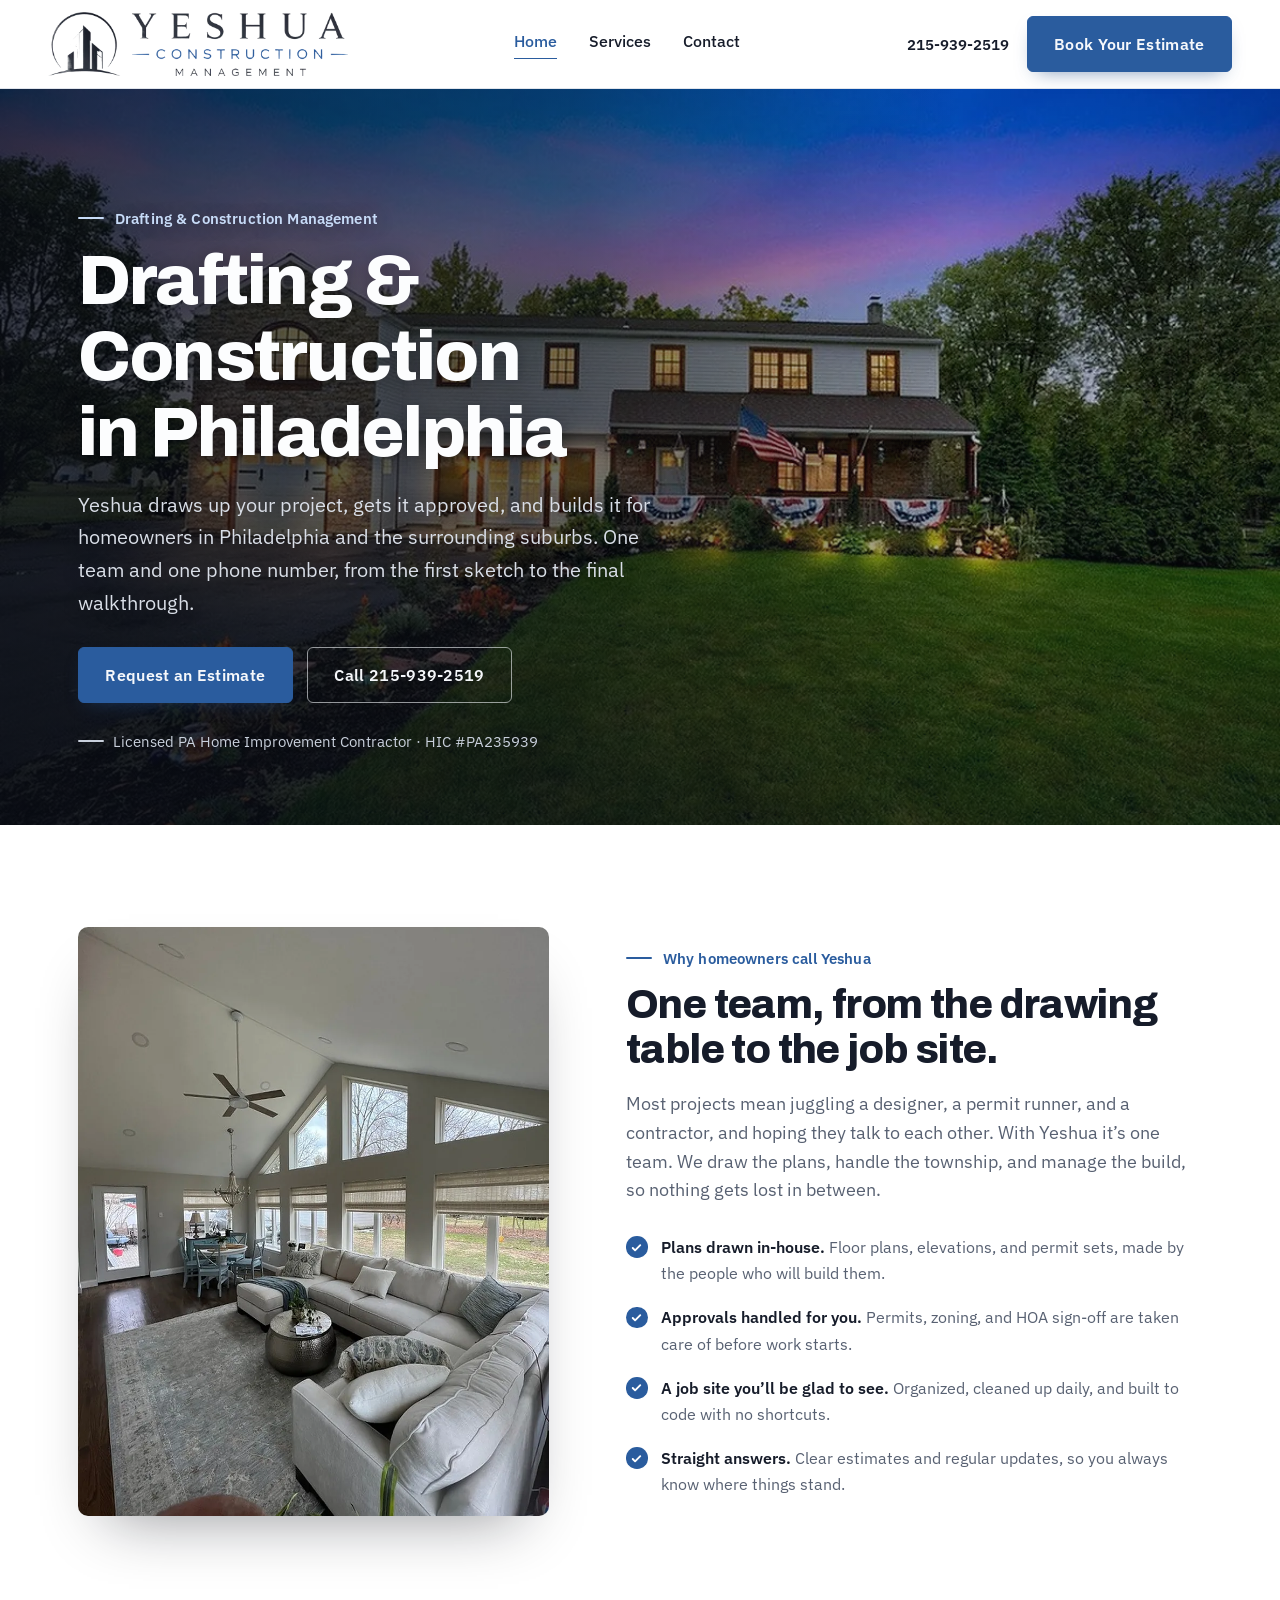
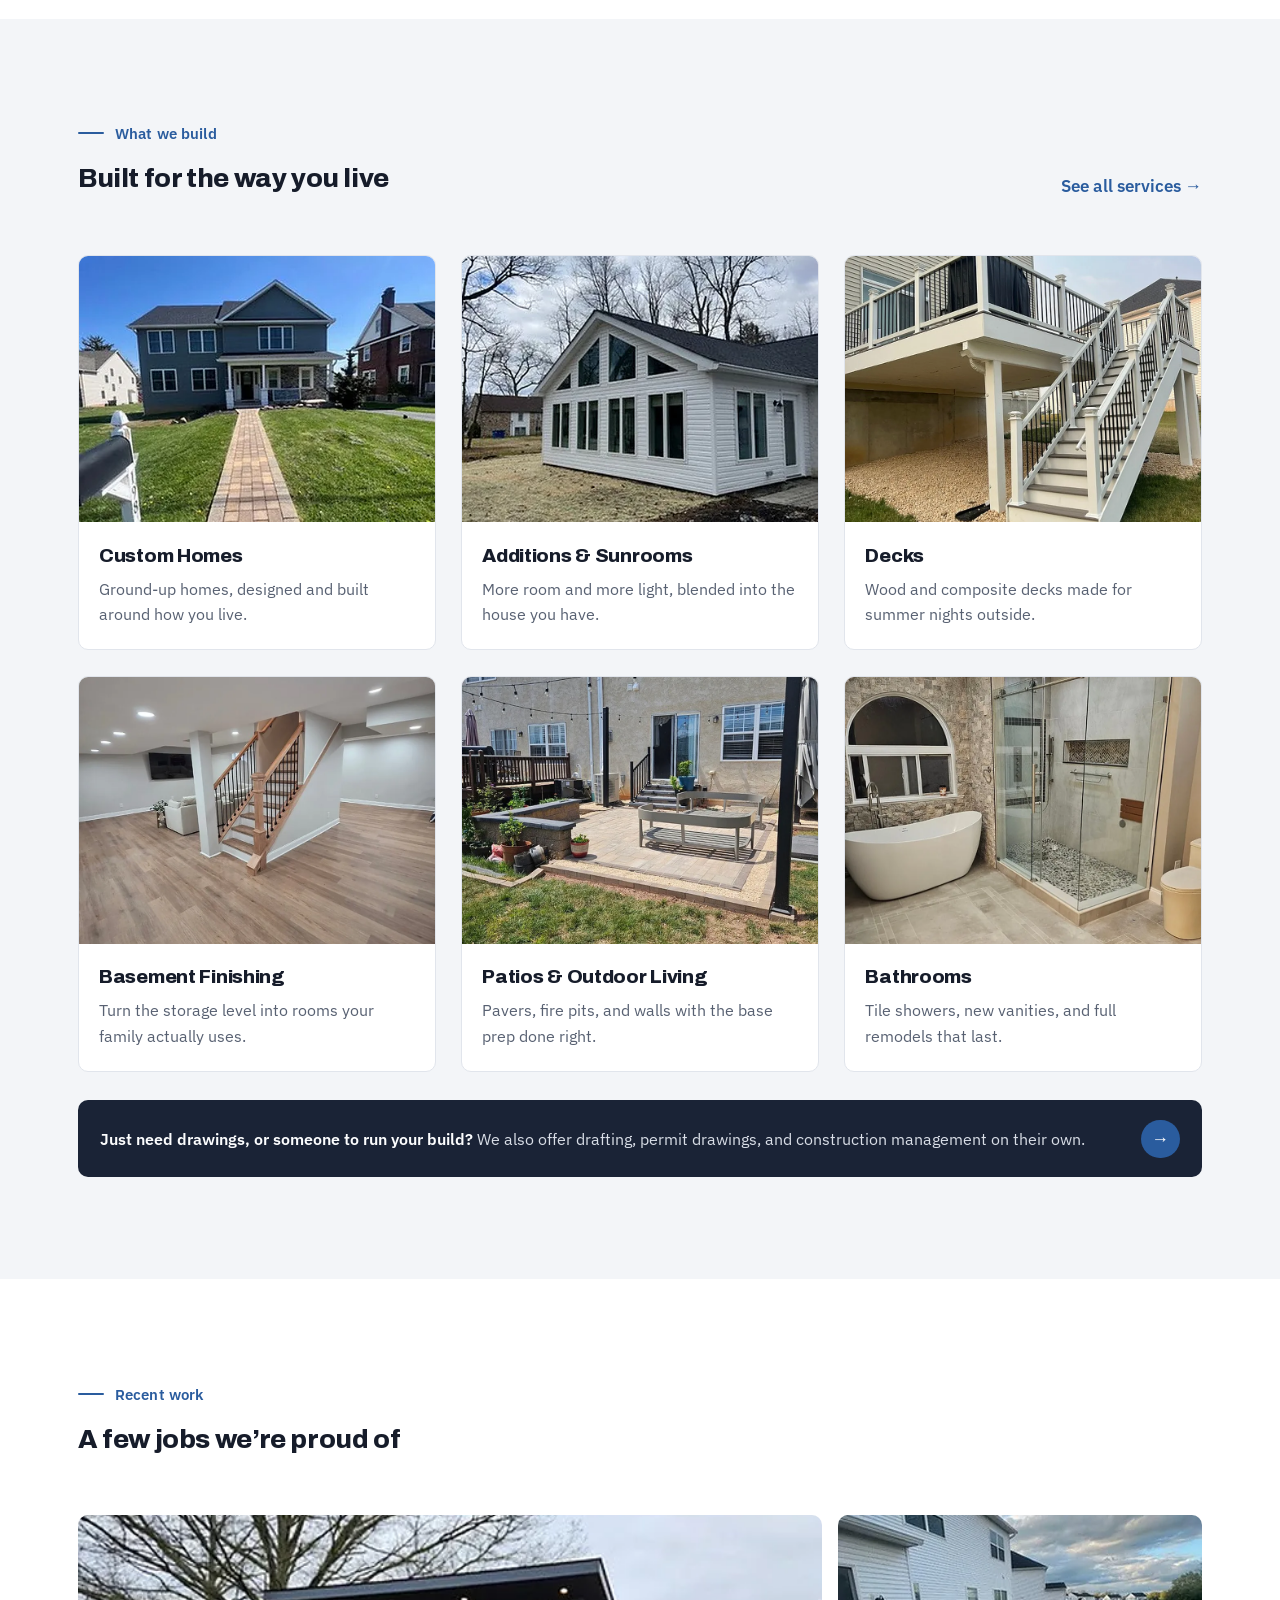
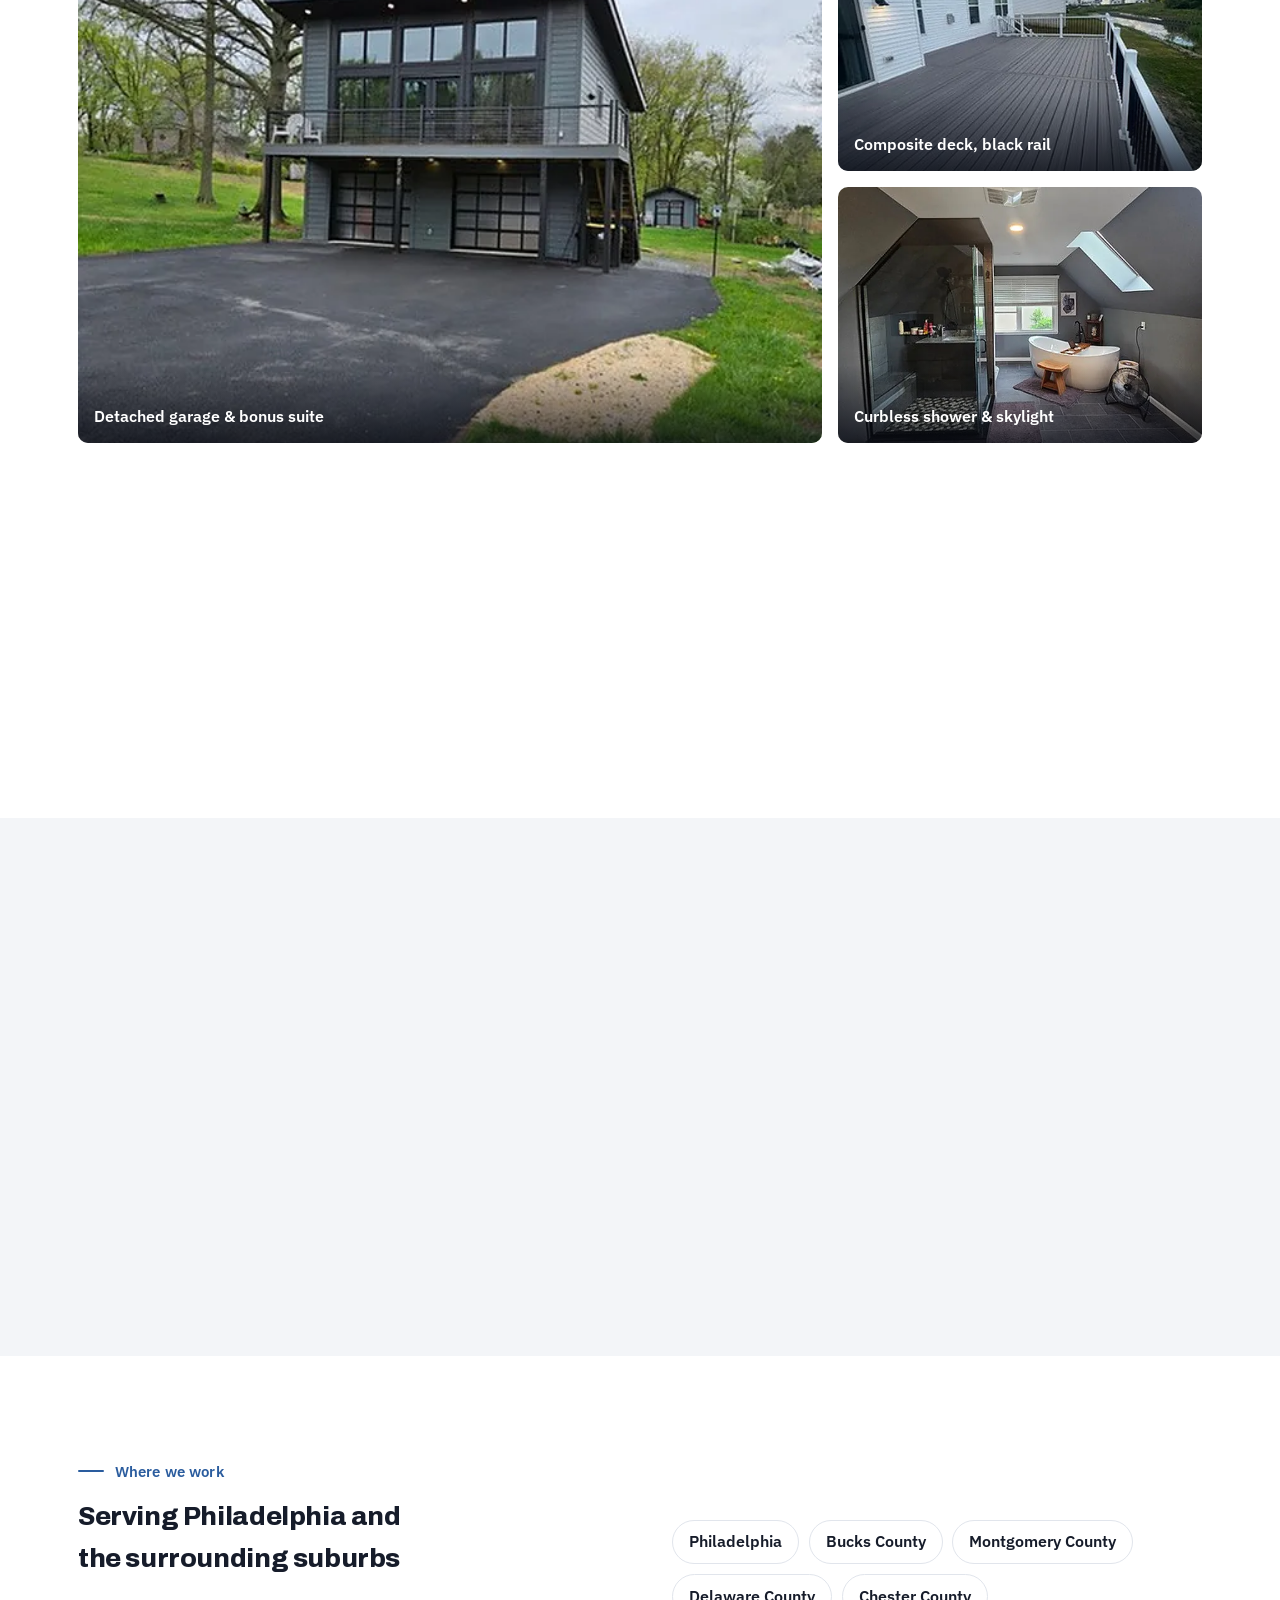
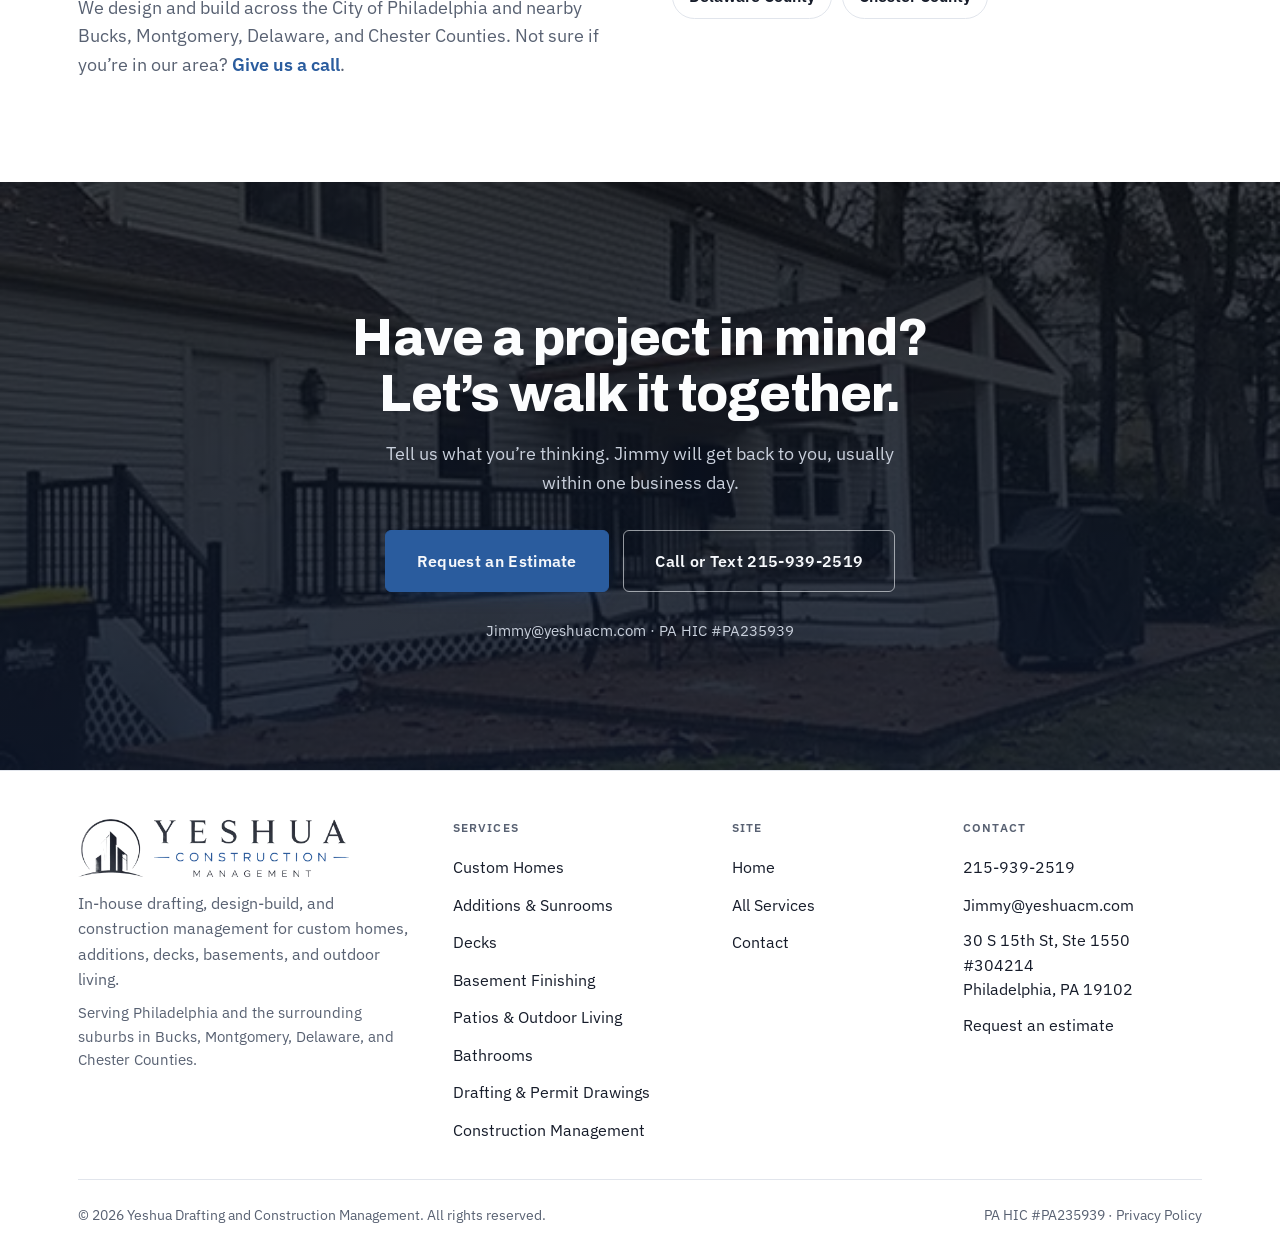
==== commit d3e1c8f2: "Point canonical, sitemap, robots and schema at yeshuadraftingandconstruction.com The site is served " ====
--- a/index.html
+++ b/index.html
@@ -5,7 +5,7 @@
 <meta name="viewport" content="width=device-width, initial-scale=1" />
 <title>Construction &amp; Drafting Company in Philadelphia | Yeshua</title>
 <meta name="description" content="Philadelphia construction and drafting company: permit drawings, construction management, custom homes, additions, decks, basements, patios, and bathrooms." />
-<link rel="canonical" href="https://yeshuacm.com/" />
+<link rel="canonical" href="https://www.yeshuadraftingandconstruction.com/" />
 <meta name="theme-color" content="#1A2336" />
 <link rel="icon" type="image/png" href="images/favicon.png" />
 <link rel="apple-touch-icon" href="images/apple-touch-icon.png" />
@@ -16,8 +16,8 @@
 <meta property="og:site_name" content="Yeshua Drafting and Construction Management" />
 <meta property="og:title" content="Yeshua Drafting and Construction Management | Construction &amp; Drafting in Philadelphia" />
 <meta property="og:description" content="Philadelphia construction and drafting company: permit drawings, construction management, custom homes, additions, decks, basements, patios, and bathrooms." />
-<meta property="og:url" content="https://yeshuacm.com/" />
-<meta property="og:image" content="https://yeshuacm.com/images/og-image.jpg" />
+<meta property="og:url" content="https://www.yeshuadraftingandconstruction.com/" />
+<meta property="og:image" content="https://www.yeshuadraftingandconstruction.com/images/og-image.jpg" />
 <meta property="og:image:width" content="1200" />
 <meta property="og:image:height" content="630" />
 <meta property="og:image:alt" content="Home built by Yeshua Drafting and Construction Management" />
@@ -27,14 +27,14 @@
 {
  "@context": "https://schema.org",
  "@type": "GeneralContractor",
- "@id": "https://yeshuacm.com/#business",
+ "@id": "https://www.yeshuadraftingandconstruction.com/#business",
  "name": "Yeshua Drafting and Construction Management",
  "description": "Licensed Pennsylvania home improvement contractor offering in-house drafting, permit drawings, design-build, and construction management for custom homes, additions, decks, basements, patios, and bathrooms in the Philadelphia area.",
- "url": "https://yeshuacm.com/",
- "logo": "https://yeshuacm.com/images/logo-dark.png",
+ "url": "https://www.yeshuadraftingandconstruction.com/",
+ "logo": "https://www.yeshuadraftingandconstruction.com/images/logo-dark.png",
  "image": [
-  "https://yeshuacm.com/images/og-image.jpg",
-  "https://yeshuacm.com/images/hero.jpg"
+  "https://www.yeshuadraftingandconstruction.com/images/og-image.jpg",
+  "https://www.yeshuadraftingandconstruction.com/images/hero.jpg"
  ],
  "telephone": "+1-215-939-2519",
  "email": "Jimmy@yeshuacm.com",
@@ -99,7 +99,7 @@
     "itemOffered": {
      "@type": "Service",
      "name": "Custom Home Building",
-     "url": "https://yeshuacm.com/custom-homes.html"
+     "url": "https://www.yeshuadraftingandconstruction.com/custom-homes.html"
     }
    },
    {
@@ -107,7 +107,7 @@
     "itemOffered": {
      "@type": "Service",
      "name": "Home Additions & Sunrooms",
-     "url": "https://yeshuacm.com/home-additions.html"
+     "url": "https://www.yeshuadraftingandconstruction.com/home-additions.html"
     }
    },
    {
@@ -115,7 +115,7 @@
     "itemOffered": {
      "@type": "Service",
      "name": "Deck Design & Construction",
-     "url": "https://yeshuacm.com/decks.html"
+     "url": "https://www.yeshuadraftingandconstruction.com/decks.html"
     }
    },
    {
@@ -123,7 +123,7 @@
     "itemOffered": {
      "@type": "Service",
      "name": "Basement Finishing",
-     "url": "https://yeshuacm.com/basement-finishing.html"
+     "url": "https://www.yeshuadraftingandconstruction.com/basement-finishing.html"
     }
    },
    {
@@ -131,7 +131,7 @@
     "itemOffered": {
      "@type": "Service",
      "name": "Paver Patios & Outdoor Living",
-     "url": "https://yeshuacm.com/paver-patios.html"
+     "url": "https://www.yeshuadraftingandconstruction.com/paver-patios.html"
     }
    },
    {
@@ -139,7 +139,7 @@
     "itemOffered": {
      "@type": "Service",
      "name": "Bathroom Remodeling",
-     "url": "https://yeshuacm.com/bathroom-remodeling.html"
+     "url": "https://www.yeshuadraftingandconstruction.com/bathroom-remodeling.html"
     }
    },
    {
@@ -147,7 +147,7 @@
     "itemOffered": {
      "@type": "Service",
      "name": "Drafting & Permit Drawings",
-     "url": "https://yeshuacm.com/drafting-permit-drawings.html"
+     "url": "https://www.yeshuadraftingandconstruction.com/drafting-permit-drawings.html"
     }
    },
    {
@@ -155,7 +155,7 @@
     "itemOffered": {
      "@type": "Service",
      "name": "Construction Management",
-     "url": "https://yeshuacm.com/construction-management.html"
+     "url": "https://www.yeshuadraftingandconstruction.com/construction-management.html"
     }
    }
   ]
@@ -166,11 +166,11 @@
 {
  "@context": "https://schema.org",
  "@type": "WebSite",
- "@id": "https://yeshuacm.com/#website",
- "url": "https://yeshuacm.com/",
+ "@id": "https://www.yeshuadraftingandconstruction.com/#website",
+ "url": "https://www.yeshuadraftingandconstruction.com/",
  "name": "Yeshua Drafting and Construction Management",
  "publisher": {
-  "@id": "https://yeshuacm.com/#business"
+  "@id": "https://www.yeshuadraftingandconstruction.com/#business"
  }
 }
 </script>
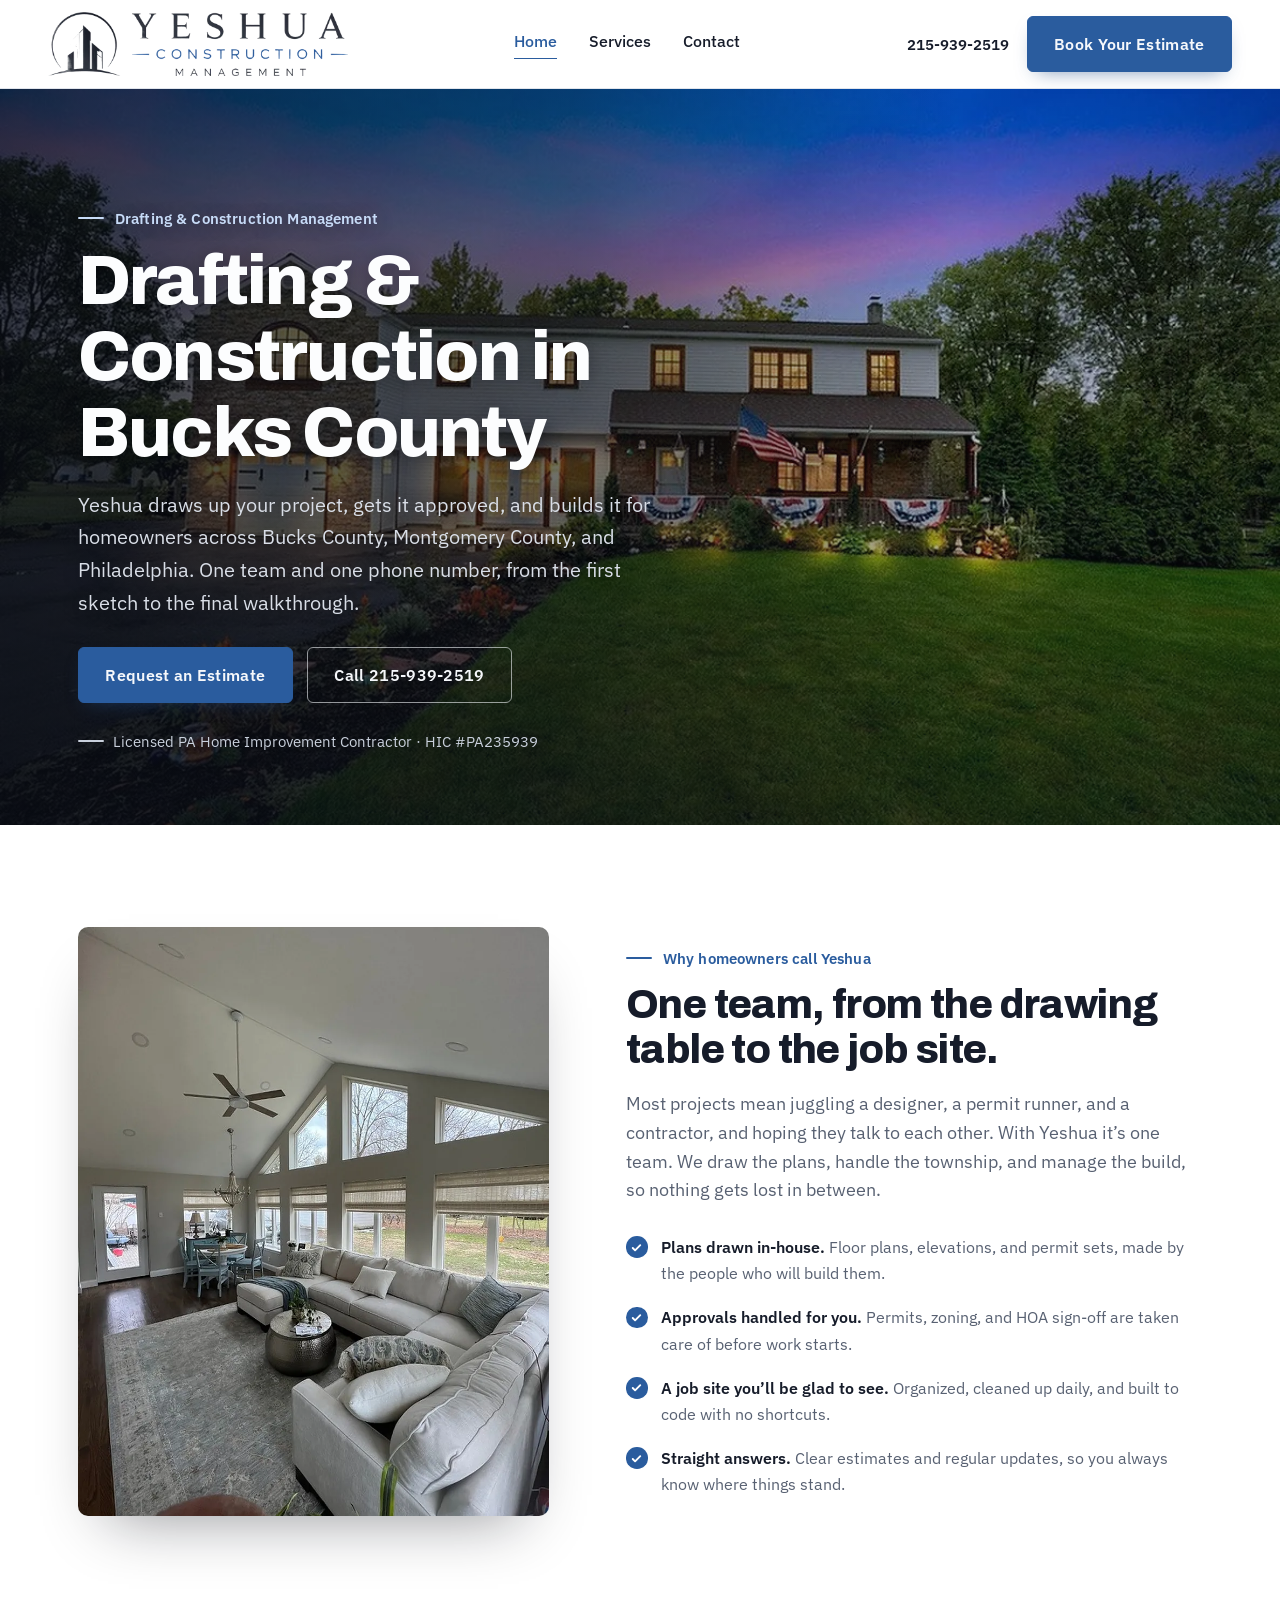
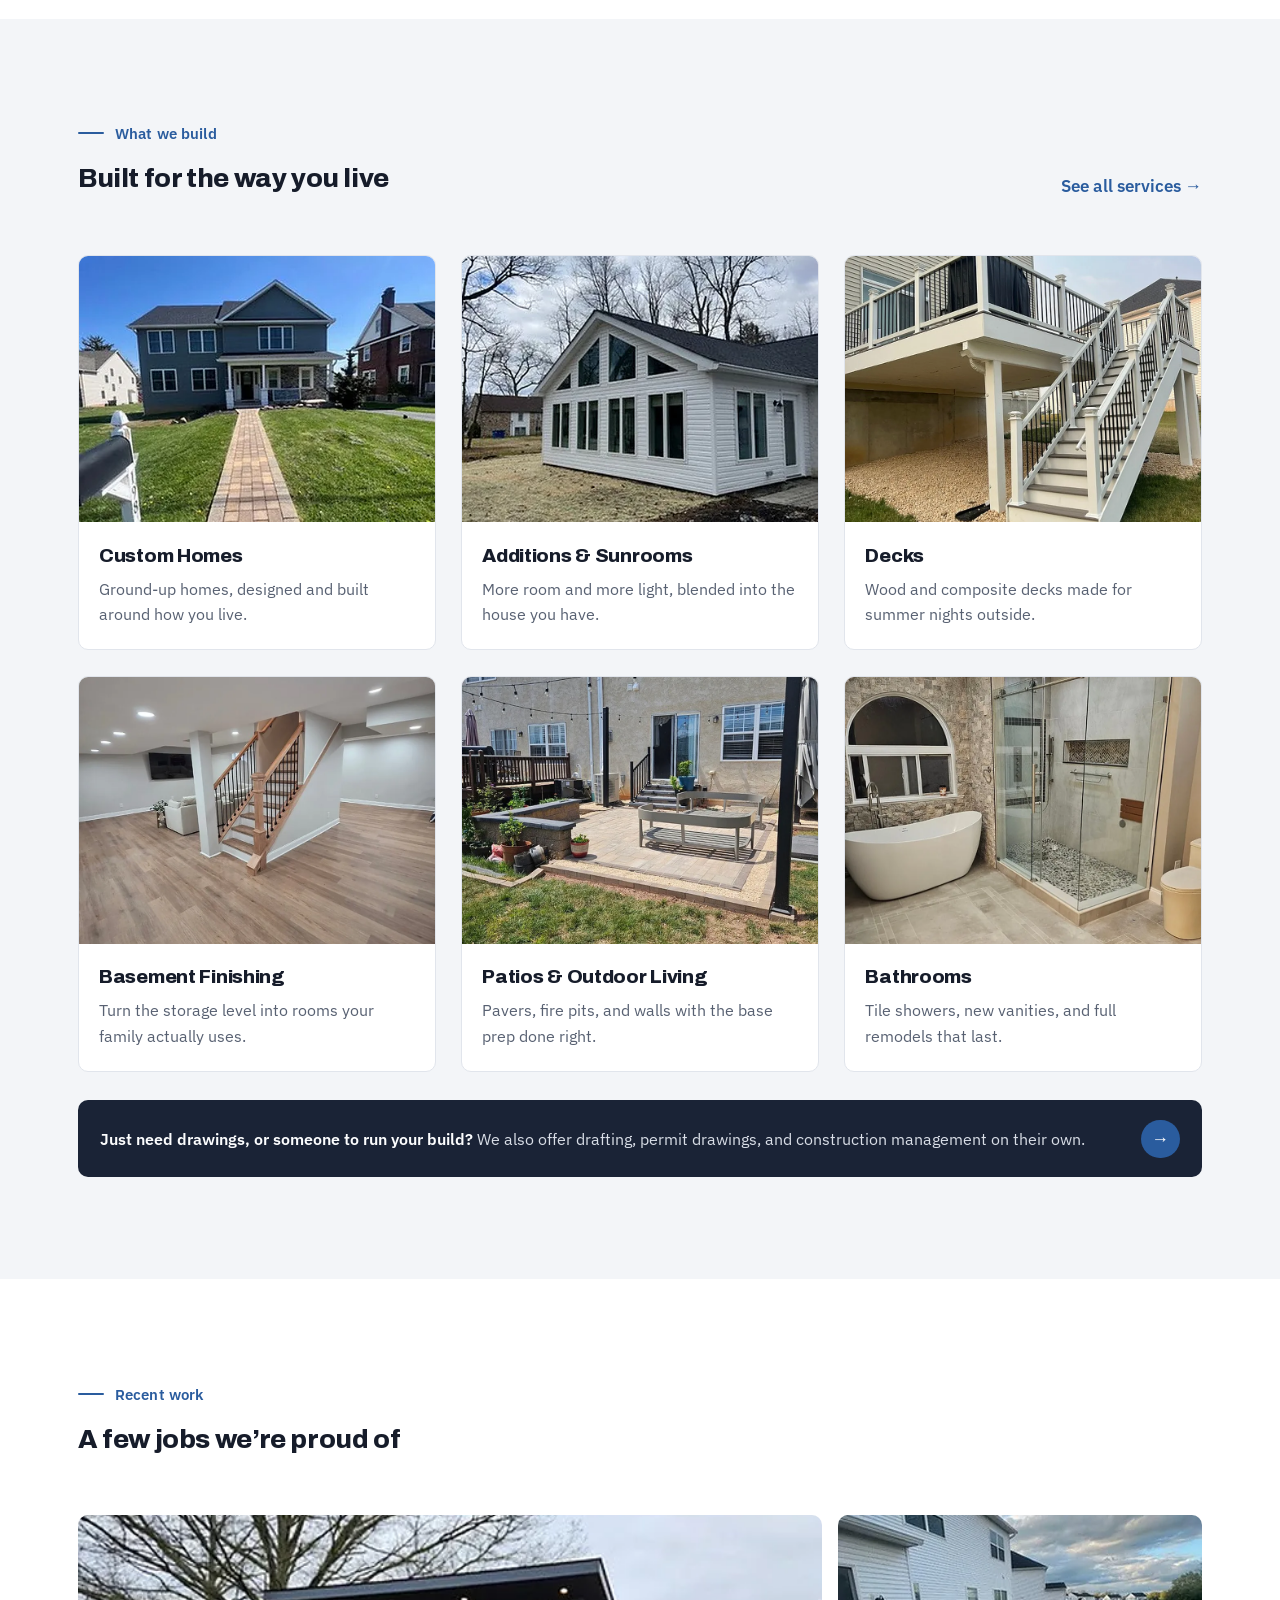
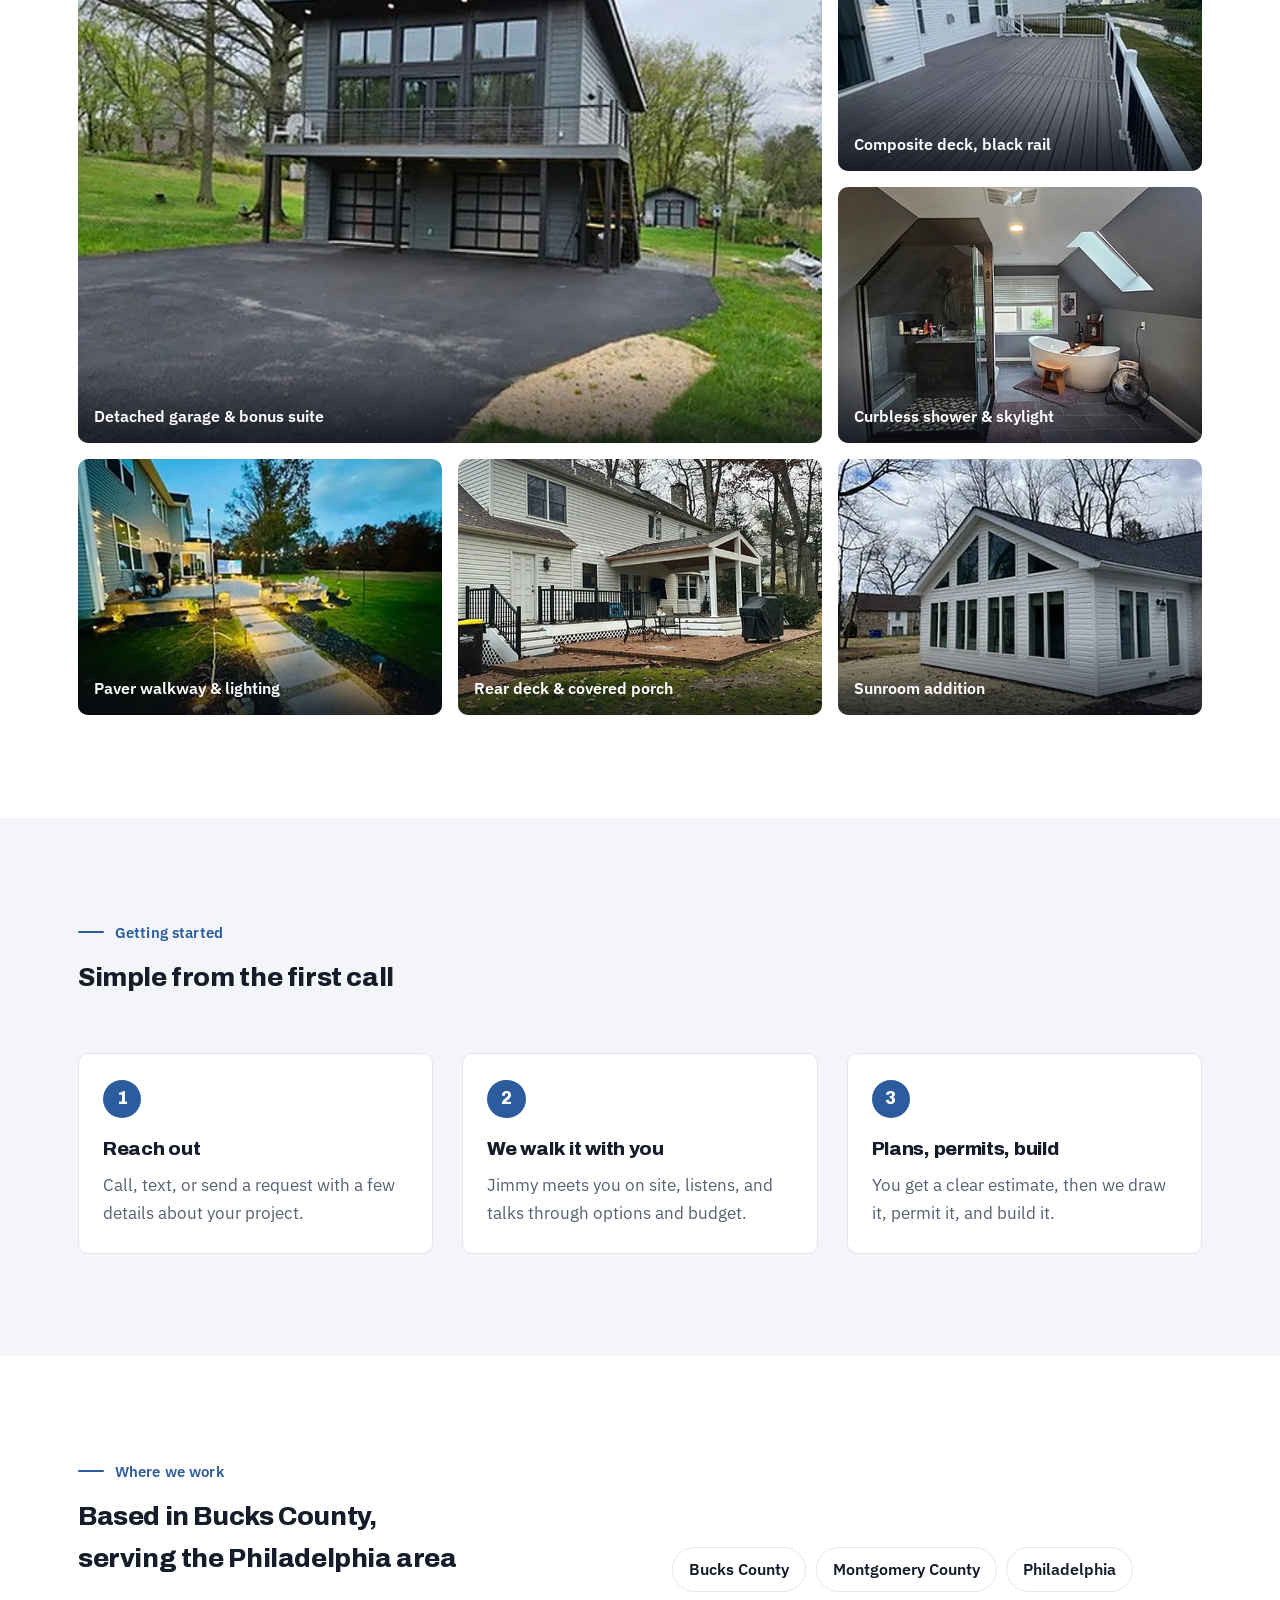
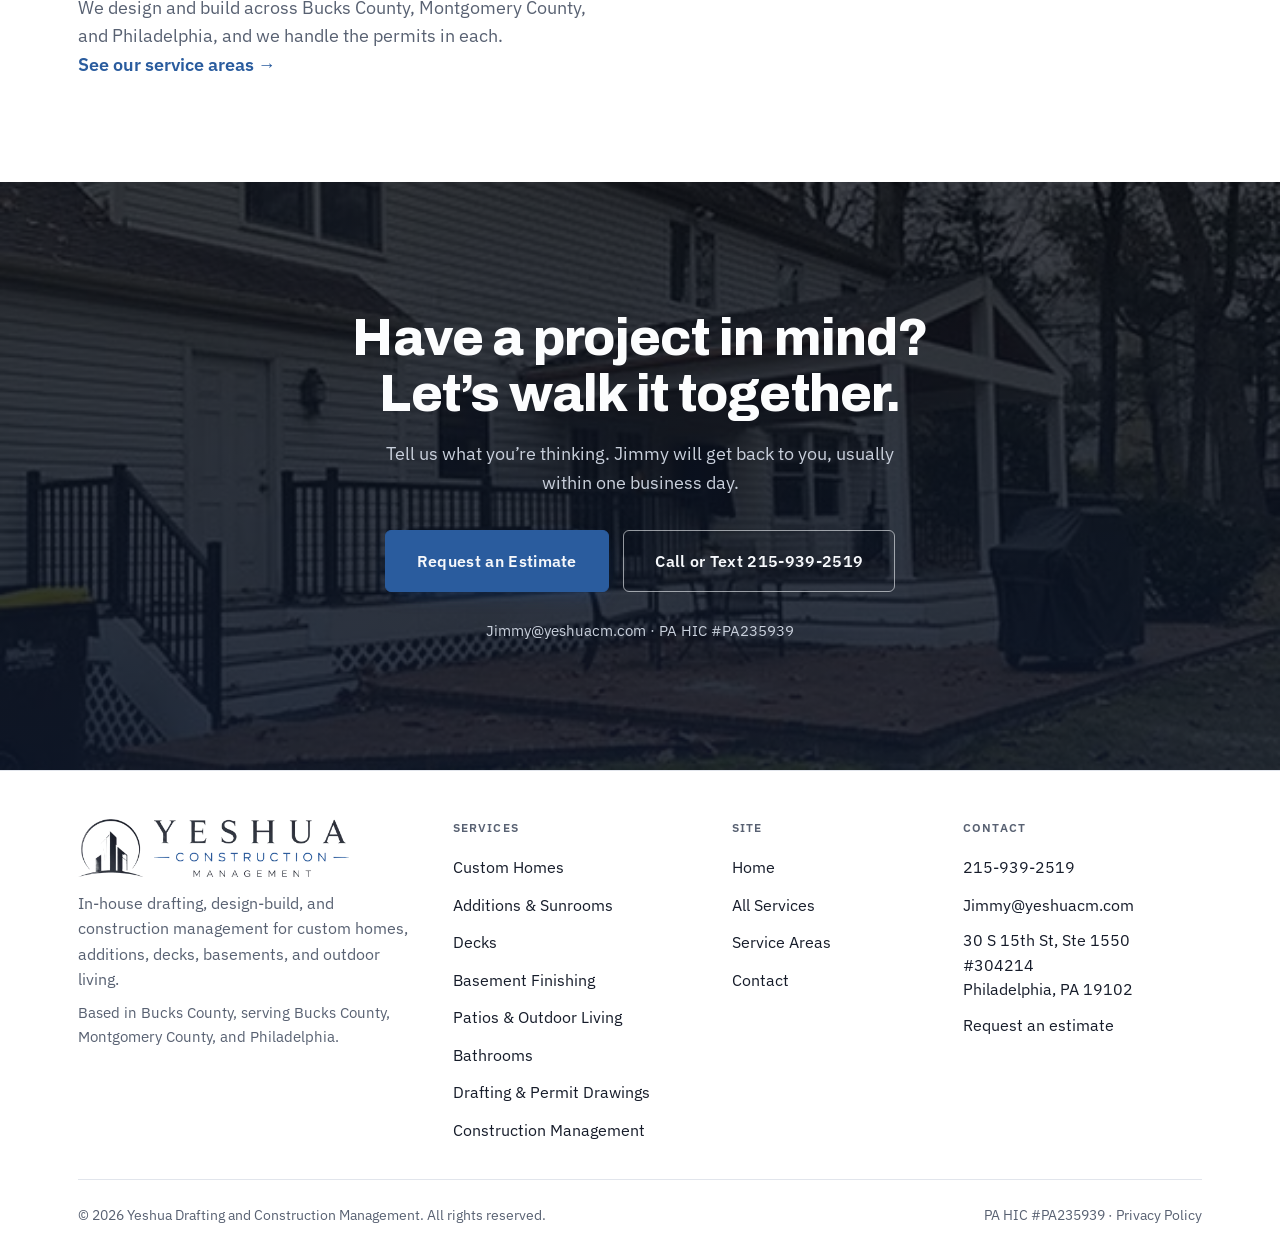
==== commit c6dbc58f: "Center the site on Bucks County; add Service Areas page Jimmy is based in Bucks County and serves Mo" ====
--- a/index.html
+++ b/index.html
@@ -3,8 +3,8 @@
 <head>
 <meta charset="UTF-8" />
 <meta name="viewport" content="width=device-width, initial-scale=1" />
-<title>Construction &amp; Drafting Company in Philadelphia | Yeshua</title>
-<meta name="description" content="Philadelphia construction and drafting company: permit drawings, construction management, custom homes, additions, decks, basements, patios, and bathrooms." />
+<title>Construction &amp; Drafting Company in Bucks County, PA | Yeshua</title>
+<meta name="description" content="Bucks County drafting and construction company serving Montgomery County and Philadelphia: permit drawings, custom homes, additions, decks, basements, and more." />
 <link rel="canonical" href="https://www.yeshuadraftingandconstruction.com/" />
 <meta name="theme-color" content="#1A2336" />
 <link rel="icon" type="image/png" href="images/favicon.png" />
@@ -14,22 +14,22 @@
 <meta property="og:type" content="website" />
 <meta property="og:locale" content="en_US" />
 <meta property="og:site_name" content="Yeshua Drafting and Construction Management" />
-<meta property="og:title" content="Yeshua Drafting and Construction Management | Construction &amp; Drafting in Philadelphia" />
-<meta property="og:description" content="Philadelphia construction and drafting company: permit drawings, construction management, custom homes, additions, decks, basements, patios, and bathrooms." />
+<meta property="og:title" content="Yeshua Drafting and Construction Management | Bucks County, PA" />
+<meta property="og:description" content="Bucks County drafting and construction company serving Montgomery County and Philadelphia: permit drawings, custom homes, additions, decks, basements, and more." />
 <meta property="og:url" content="https://www.yeshuadraftingandconstruction.com/" />
 <meta property="og:image" content="https://www.yeshuadraftingandconstruction.com/images/og-image.jpg" />
 <meta property="og:image:width" content="1200" />
 <meta property="og:image:height" content="630" />
 <meta property="og:image:alt" content="Home built by Yeshua Drafting and Construction Management" />
 <meta name="twitter:card" content="summary_large_image" />
-<link rel="stylesheet" href="css/styles.css?v=10" />
+<link rel="stylesheet" href="css/styles.css?v=11" />
 <script type="application/ld+json">
 {
  "@context": "https://schema.org",
  "@type": "GeneralContractor",
  "@id": "https://www.yeshuadraftingandconstruction.com/#business",
  "name": "Yeshua Drafting and Construction Management",
- "description": "Licensed Pennsylvania home improvement contractor offering in-house drafting, permit drawings, design-build, and construction management for custom homes, additions, decks, basements, patios, and bathrooms in the Philadelphia area.",
+ "description": "Licensed Pennsylvania home improvement contractor offering in-house drafting, permit drawings, design-build, and construction management for custom homes, additions, decks, basements, patios, and bathrooms. Based in Bucks County, serving Montgomery County and Philadelphia.",
  "url": "https://www.yeshuadraftingandconstruction.com/",
  "logo": "https://www.yeshuadraftingandconstruction.com/images/logo-dark.png",
  "image": [
@@ -48,11 +48,6 @@
  },
  "areaServed": [
   {
-   "@type": "City",
-   "name": "Philadelphia",
-   "sameAs": "https://en.wikipedia.org/wiki/Philadelphia"
-  },
-  {
    "@type": "AdministrativeArea",
    "name": "Bucks County, PA"
   },
@@ -61,12 +56,9 @@
    "name": "Montgomery County, PA"
   },
   {
-   "@type": "AdministrativeArea",
-   "name": "Delaware County, PA"
-  },
-  {
-   "@type": "AdministrativeArea",
-   "name": "Chester County, PA"
+   "@type": "City",
+   "name": "Philadelphia",
+   "sameAs": "https://en.wikipedia.org/wiki/Philadelphia"
   }
  ],
  "hasCredential": {
@@ -208,8 +200,8 @@
       <div class="container">
         <div class="hero-copy">
           <span class="eyebrow">Drafting &amp; Construction Management</span>
-          <h1>Drafting &amp; Construction in Philadelphia</h1>
-          <p class="hero-lead">Yeshua draws up your project, gets it approved, and builds it for homeowners in Philadelphia and the surrounding suburbs. One team and one phone number, from the first sketch to the final walkthrough.</p>
+          <h1>Drafting &amp; Construction in Bucks County</h1>
+          <p class="hero-lead">Yeshua draws up your project, gets it approved, and builds it for homeowners across Bucks County, Montgomery County, and Philadelphia. One team and one phone number, from the first sketch to the final walkthrough.</p>
           <div class="hero-actions">
             <a class="btn btn-primary" href="contact.html#estimate">Request an Estimate</a>
             <a class="btn btn-ghost on-dark" href="tel:+12159392519">Call 215-939-2519</a>
@@ -316,15 +308,13 @@
     <div class="container area-grid">
       <div class="reveal">
         <span class="eyebrow">Where we work</span>
-        <h2>Serving Philadelphia and the surrounding suburbs</h2>
-        <p>We design and build across the City of Philadelphia and nearby Bucks, Montgomery, Delaware, and Chester Counties. Not sure if you&rsquo;re in our area? <a class="text-link" href="tel:+12159392519">Give us a call</a>.</p>
+        <h2>Based in Bucks County, serving the Philadelphia area</h2>
+        <p>We design and build across Bucks County, Montgomery County, and Philadelphia, and we handle the permits in each. <a class="text-link" href="service-areas.html">See our service areas <span aria-hidden="true">&rarr;</span></a></p>
       </div>
       <ul class="area-list reveal">
-        <li>Philadelphia</li>
-        <li>Bucks County</li>
-        <li>Montgomery County</li>
-        <li>Delaware County</li>
-        <li>Chester County</li>
+        <li><a href="service-areas.html#bucks-county">Bucks County</a></li>
+        <li><a href="service-areas.html#montgomery-county">Montgomery County</a></li>
+        <li><a href="service-areas.html#philadelphia">Philadelphia</a></li>
       </ul>
     </div>
   </section>
@@ -354,7 +344,7 @@
           <img class="footer-logo brand-logo-light" src="images/logo-light.webp" alt="Yeshua Drafting and Construction Management" width="272" height="58" loading="lazy" />
         </a>
         <p class="footer-tag">In-house drafting, design-build, and construction management for custom homes, additions, decks, basements, and outdoor living.</p>
-        <p class="footer-tag footer-area">Serving Philadelphia and the surrounding suburbs in Bucks, Montgomery, Delaware, and Chester Counties.</p>
+        <p class="footer-tag footer-area">Based in Bucks County, serving Bucks County, Montgomery County, and Philadelphia.</p>
       </div>
       <div class="footer-col">
         <h4>Services</h4>
@@ -374,6 +364,7 @@
         <ul>
           <li><a href="index.html">Home</a></li>
           <li><a href="services.html">All Services</a></li>
+          <li><a href="service-areas.html">Service Areas</a></li>
           <li><a href="contact.html">Contact</a></li>
         </ul>
       </div>
--- a/css/styles.css
+++ b/css/styles.css
@@ -613,3 +613,15 @@
   .area-band p{margin-top:.9rem;color:var(--steel);font-size:var(--fs-lead);}
   .svc-more{display:inline-block;margin-top:1.2rem;}
   .hero-license .dash{width:1.6rem;height:2px;border-radius:2px;background:currentColor;flex:none;}
+  .area-cards{display:grid;grid-template-columns:repeat(3,1fr);gap:clamp(1rem,2.2vw,1.6rem);}
+  @media (max-width:900px){.area-cards{grid-template-columns:1fr;}}
+  .area-card-title{margin-top:.5rem;font-size:var(--fs-h3);}
+  .area-svc-list{display:grid;grid-template-columns:1fr 1fr;border-top:1px solid var(--line);}
+  @media (max-width:560px){.area-svc-list{grid-template-columns:1fr;}}
+  .area-svc-list li{border-bottom:1px solid var(--line);}
+  .area-svc-list a{display:block;padding:1rem 0;font-weight:600;}
+  .area-svc-list a:hover{color:var(--brick);}
+  .area-list a{display:block;}
+  .area-list li:has(a){padding:0;}
+  .area-list li a{padding:.55rem 1rem;}
+  .area-list li a:hover{color:var(--brick);}
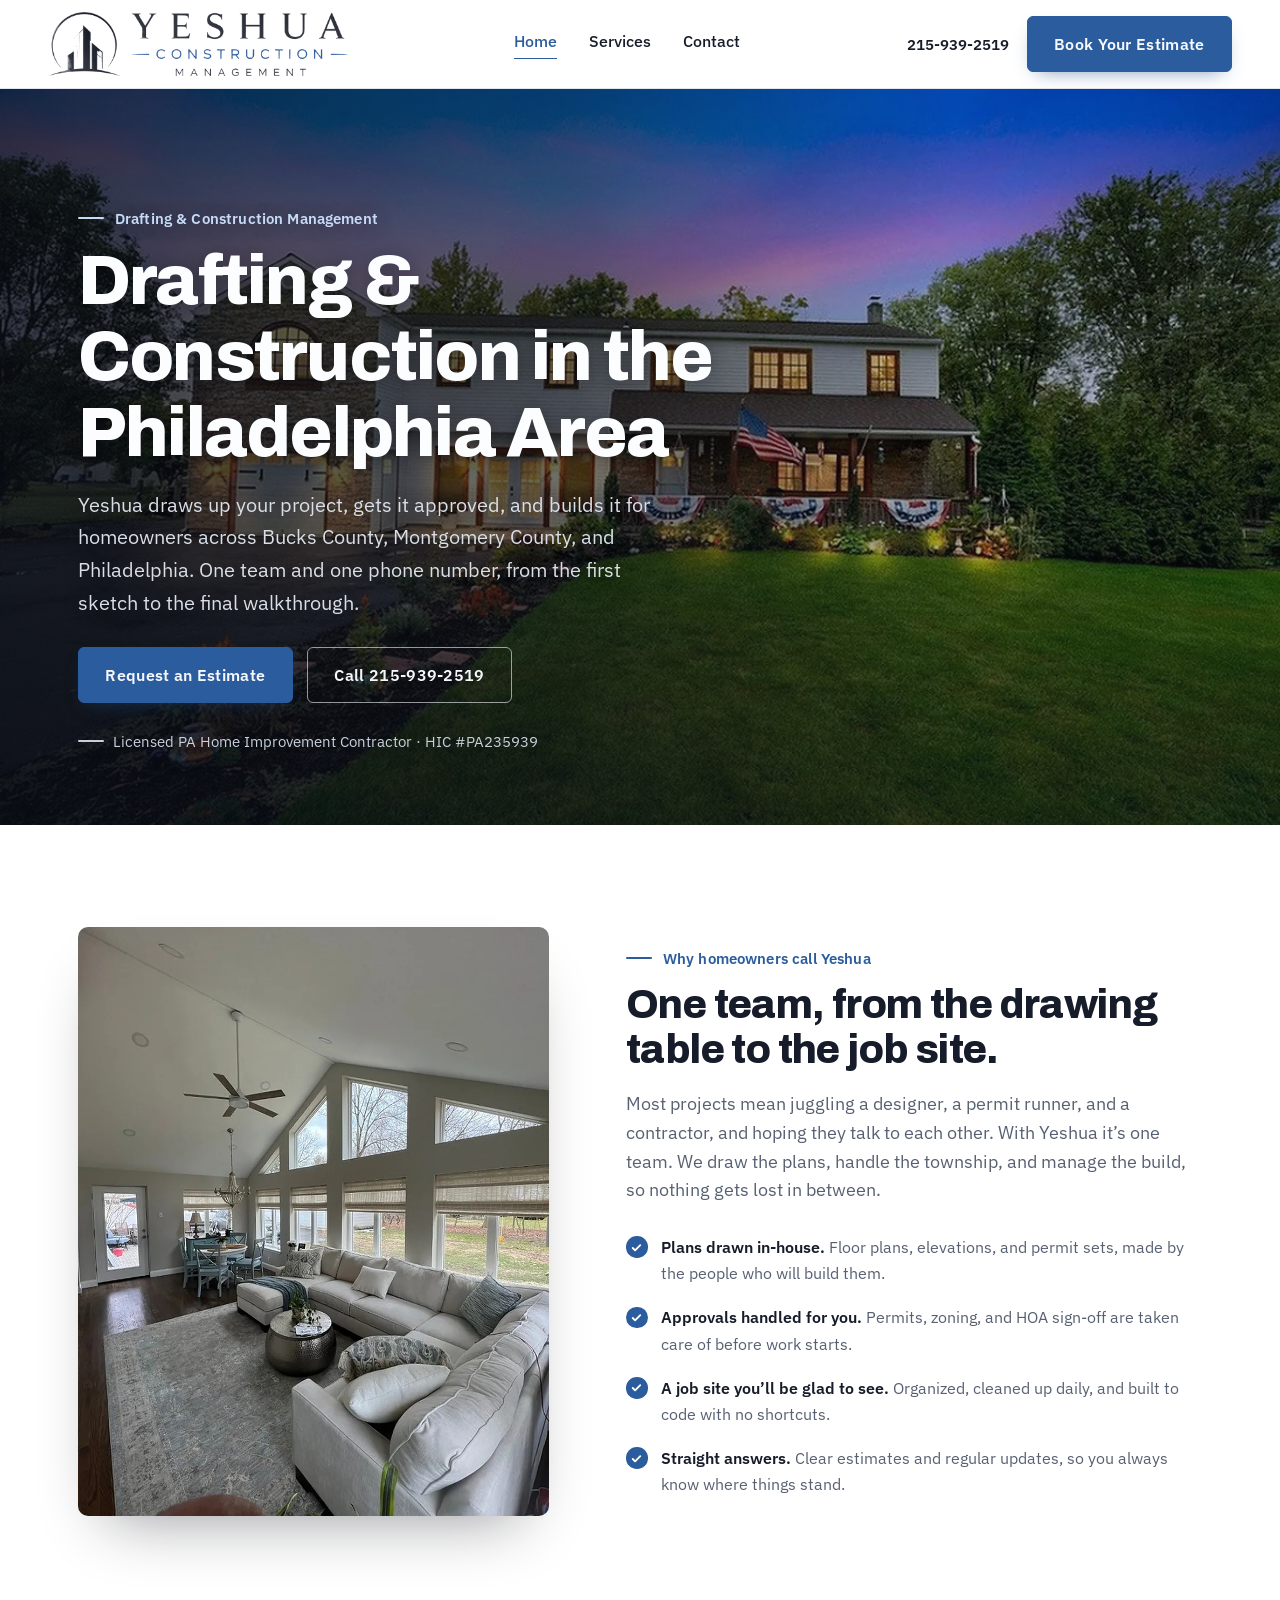
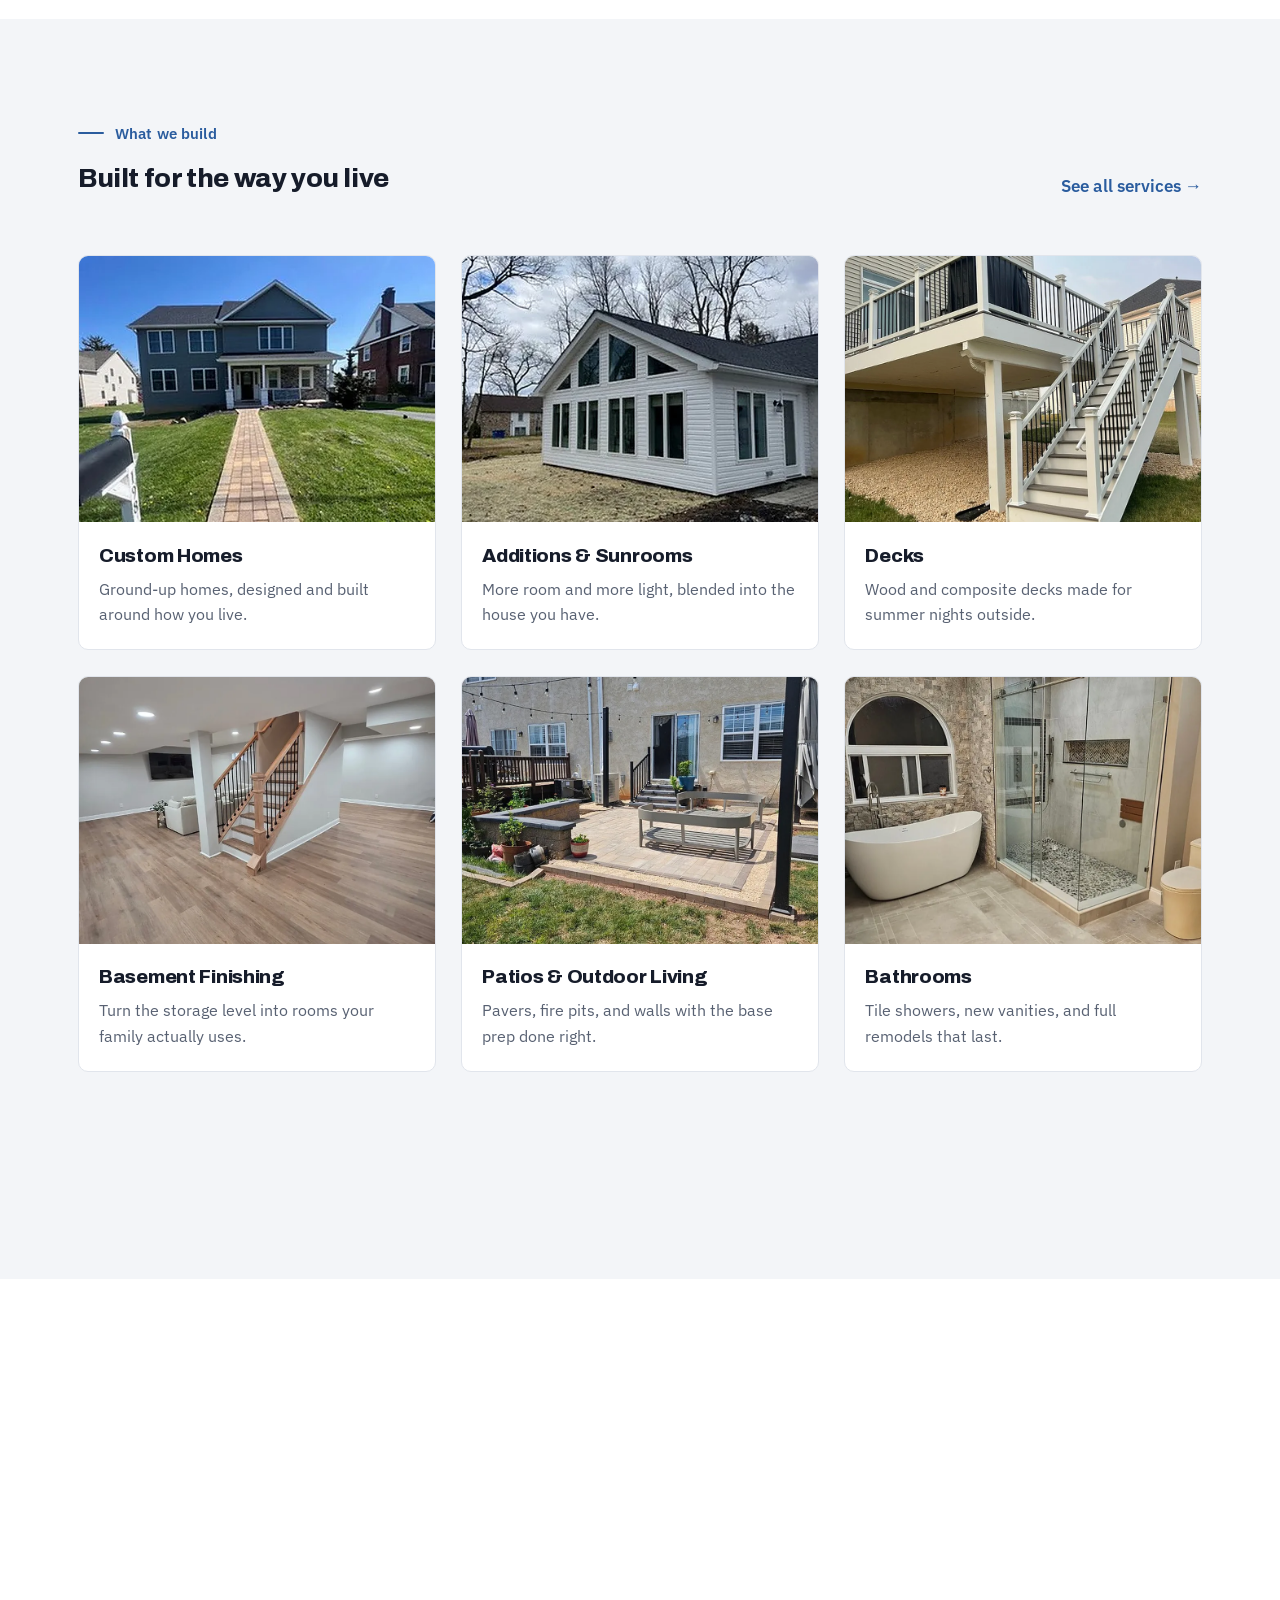
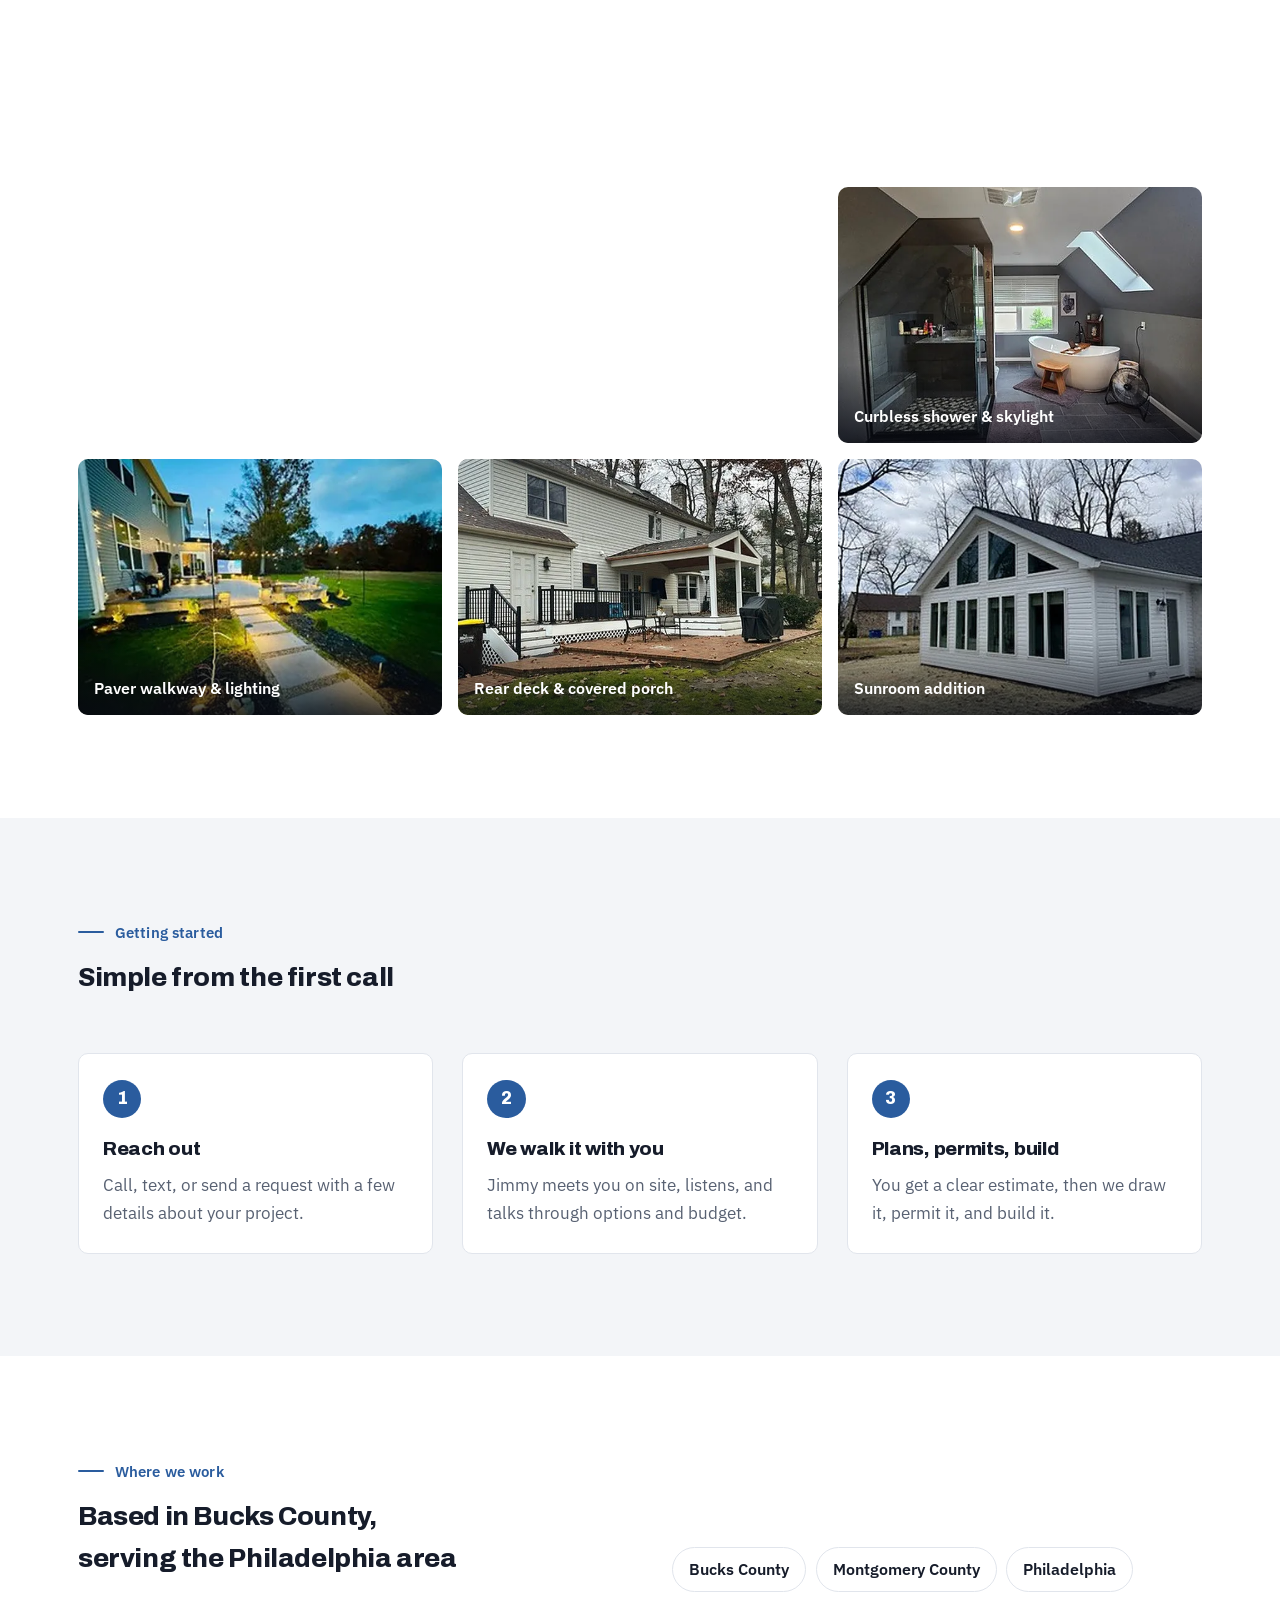
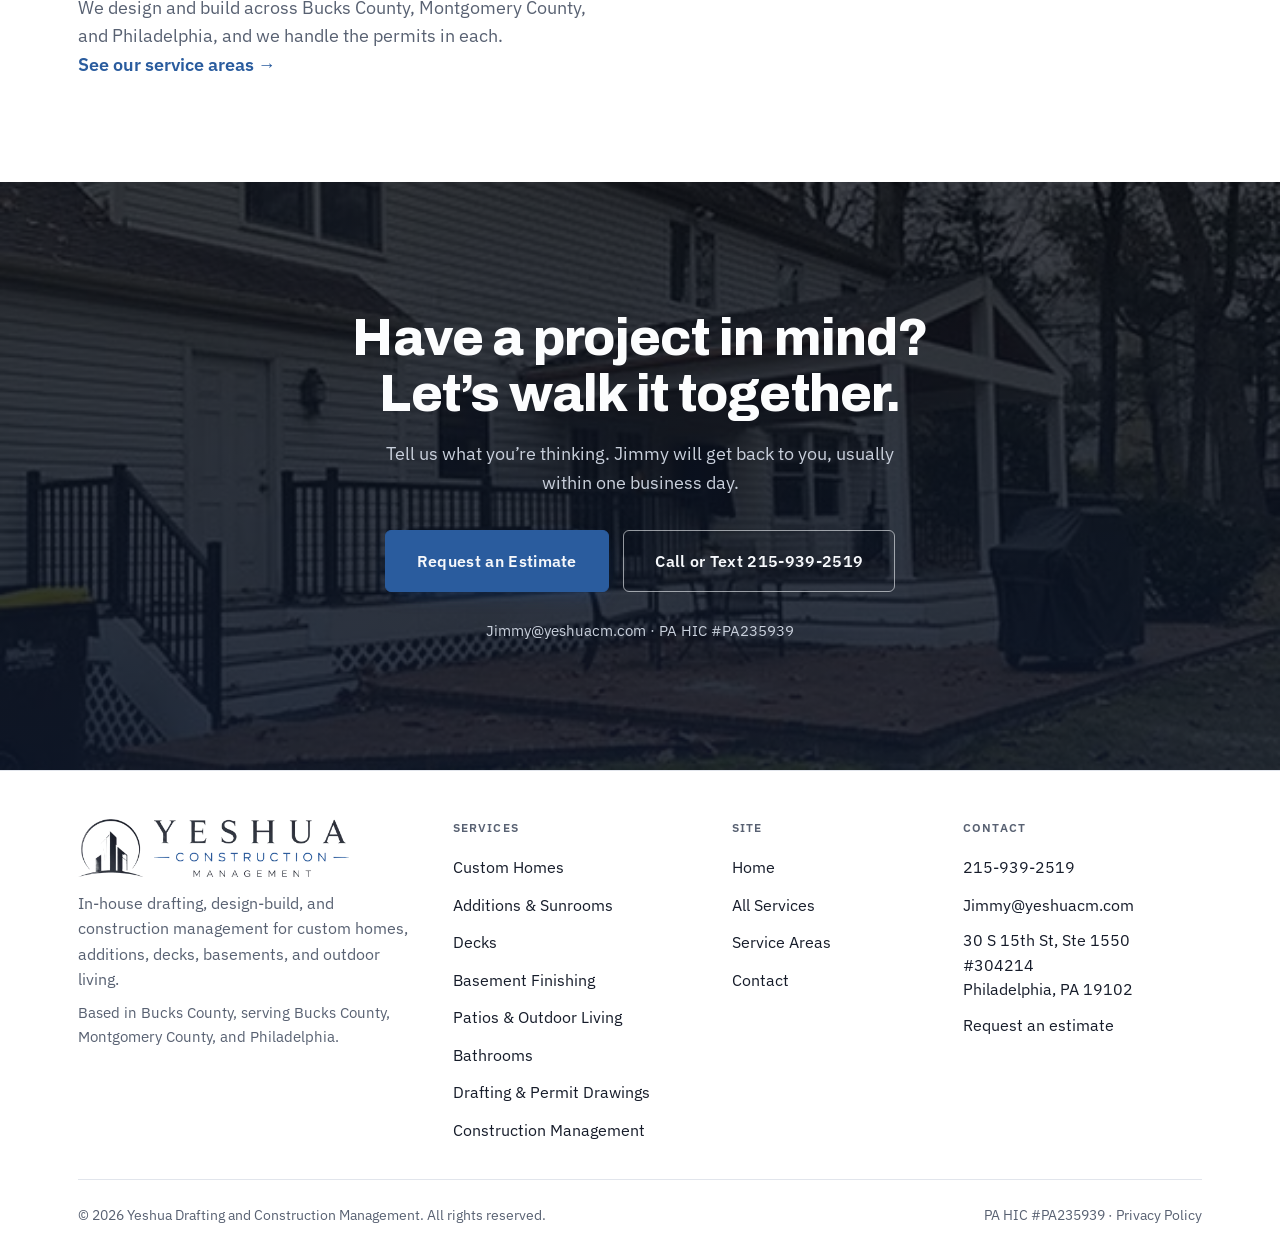
==== commit 43d6b086: "Home heading: Drafting & Construction in the Philadelphia Area Co-Authored-By: Claude Opus 5.5 <nore" ====
--- a/index.html
+++ b/index.html
@@ -200,7 +200,7 @@
       <div class="container">
         <div class="hero-copy">
           <span class="eyebrow">Drafting &amp; Construction Management</span>
-          <h1>Drafting &amp; Construction in Bucks County</h1>
+          <h1>Drafting &amp; Construction in the Philadelphia Area</h1>
           <p class="hero-lead">Yeshua draws up your project, gets it approved, and builds it for homeowners across Bucks County, Montgomery County, and Philadelphia. One team and one phone number, from the first sketch to the final walkthrough.</p>
           <div class="hero-actions">
             <a class="btn btn-primary" href="contact.html#estimate">Request an Estimate</a>
